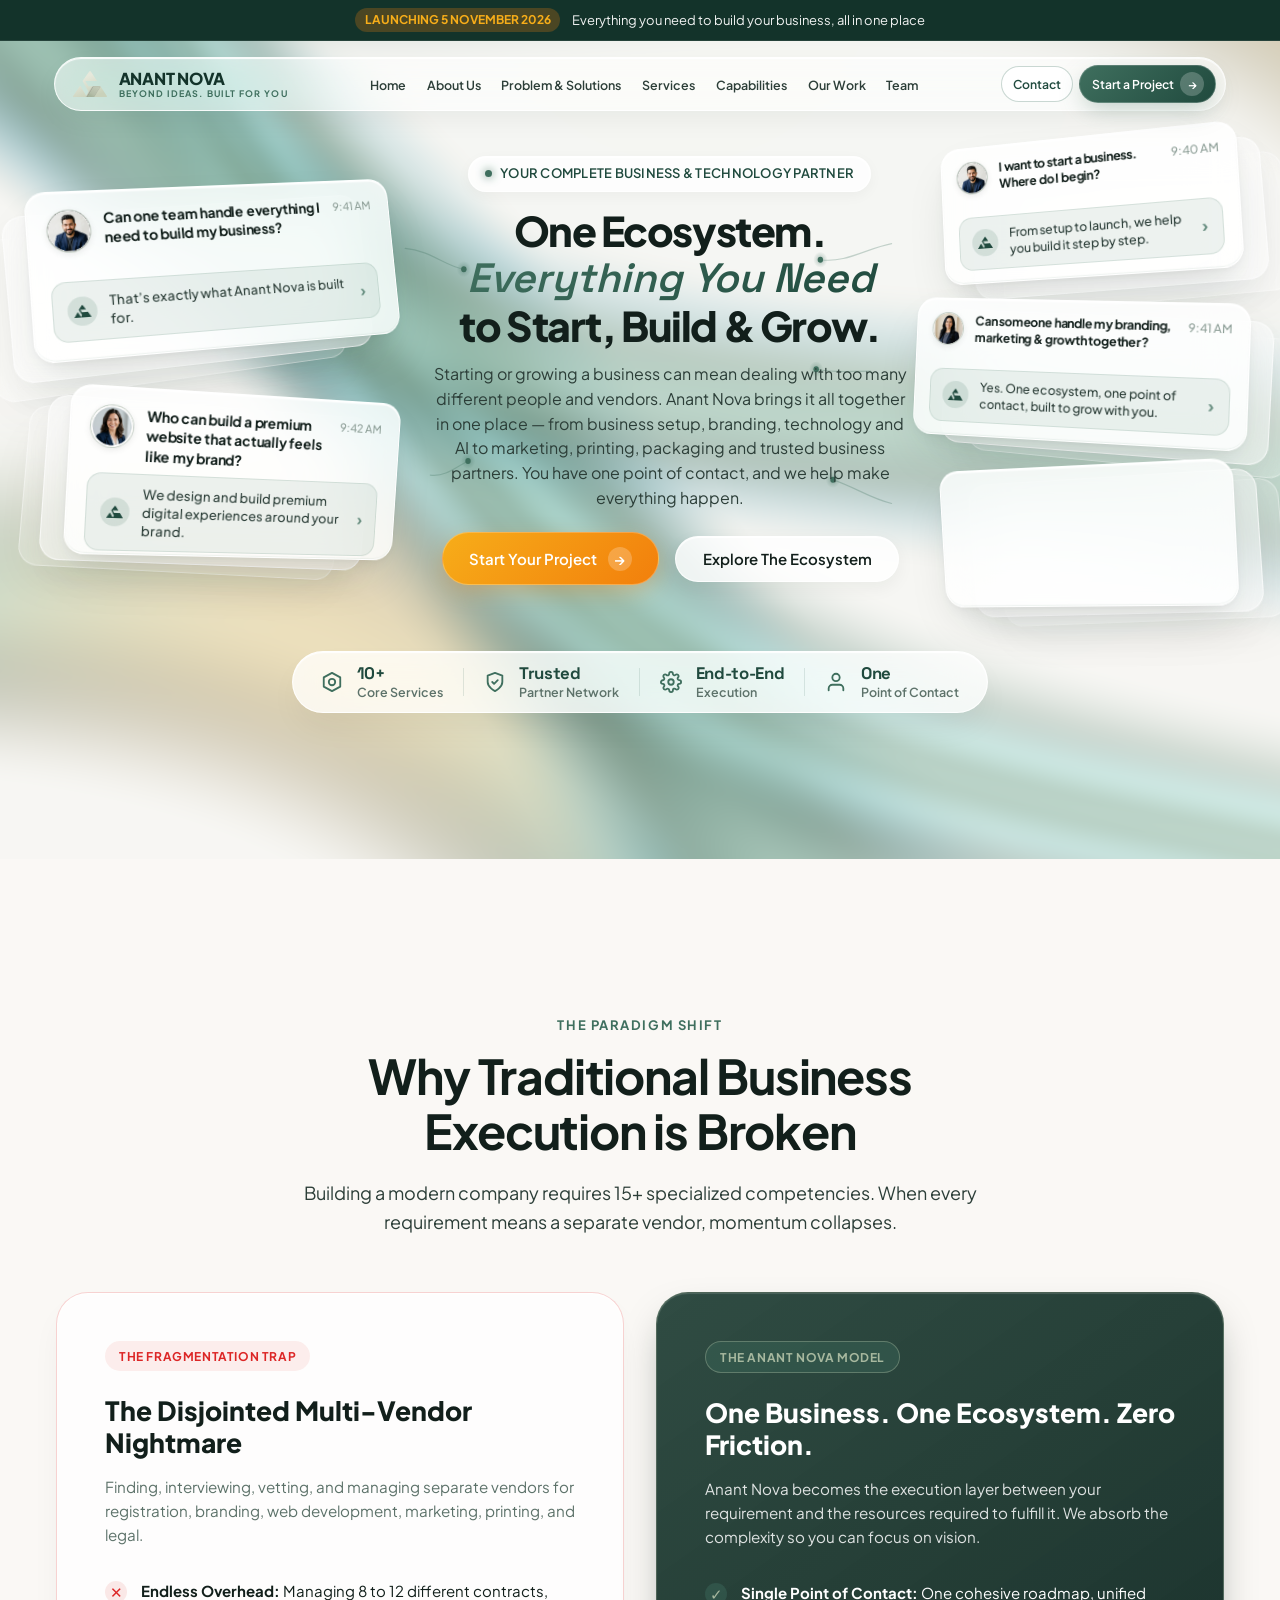
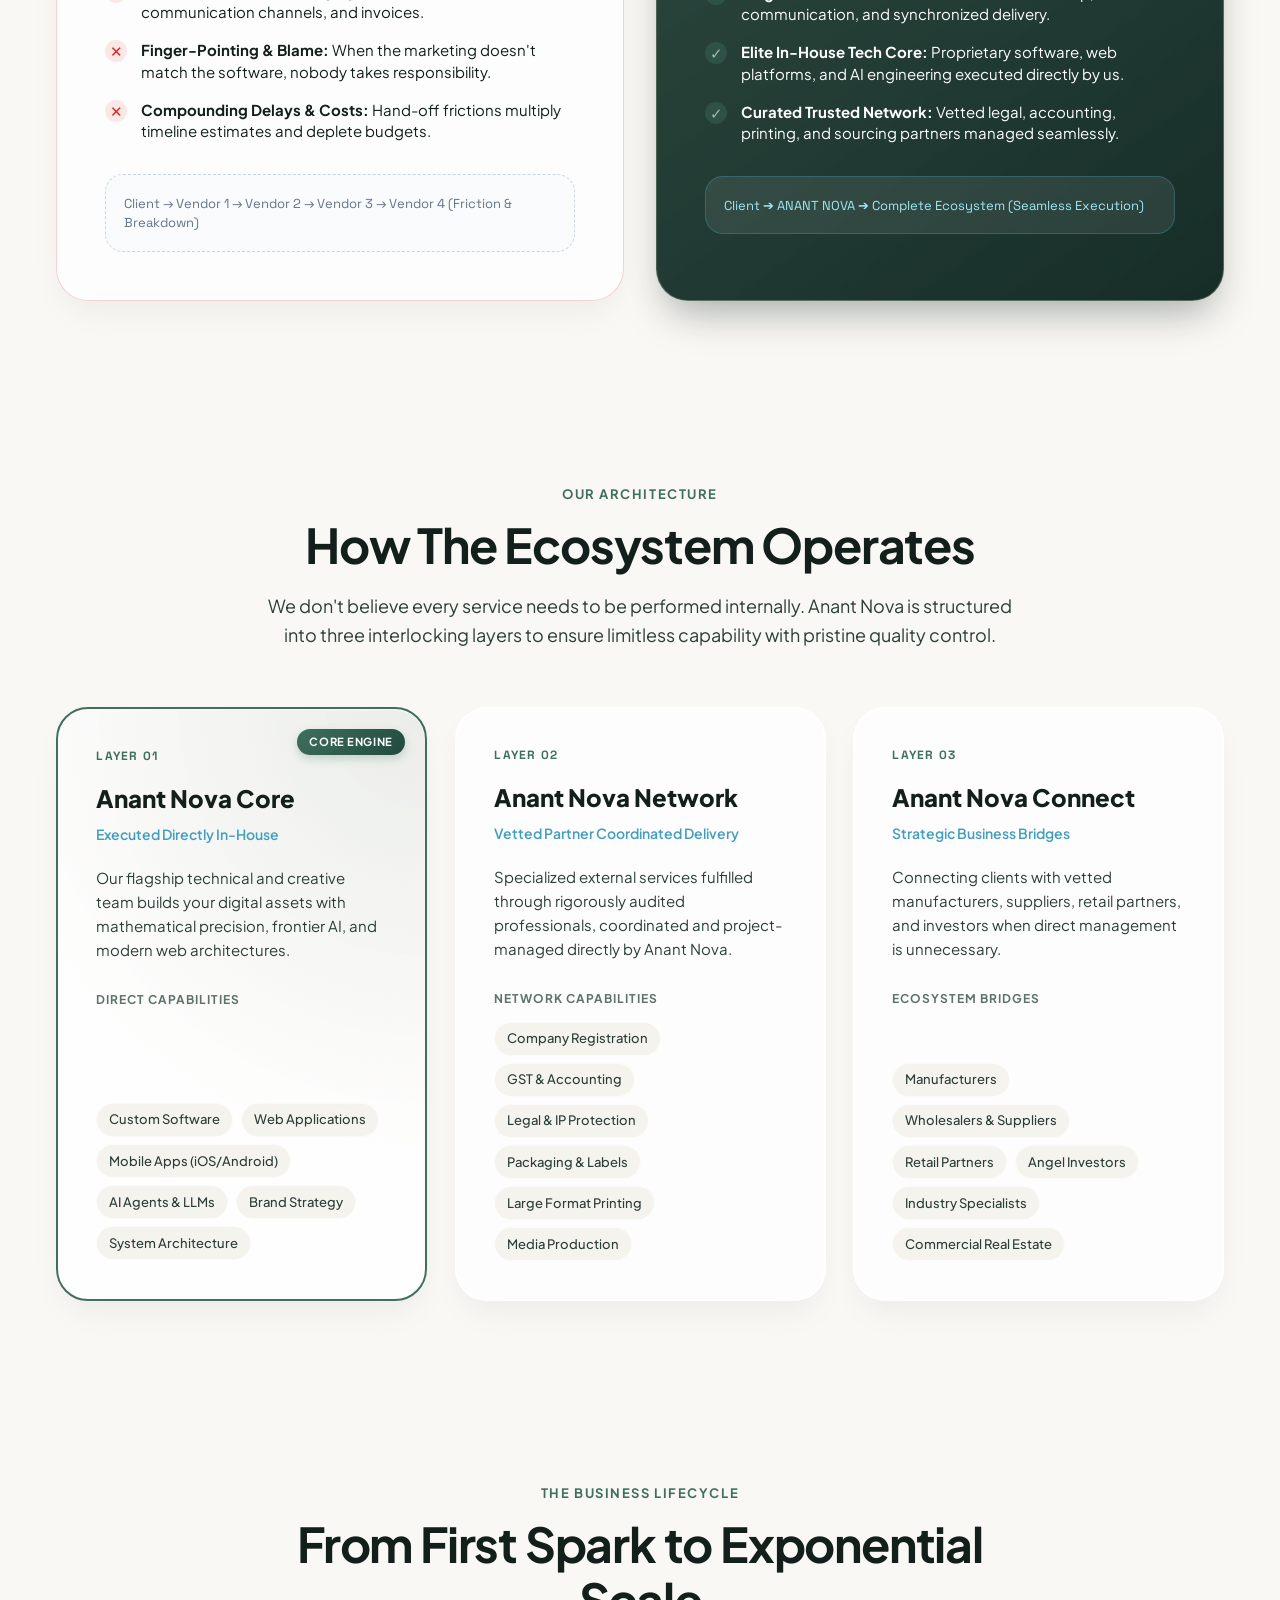
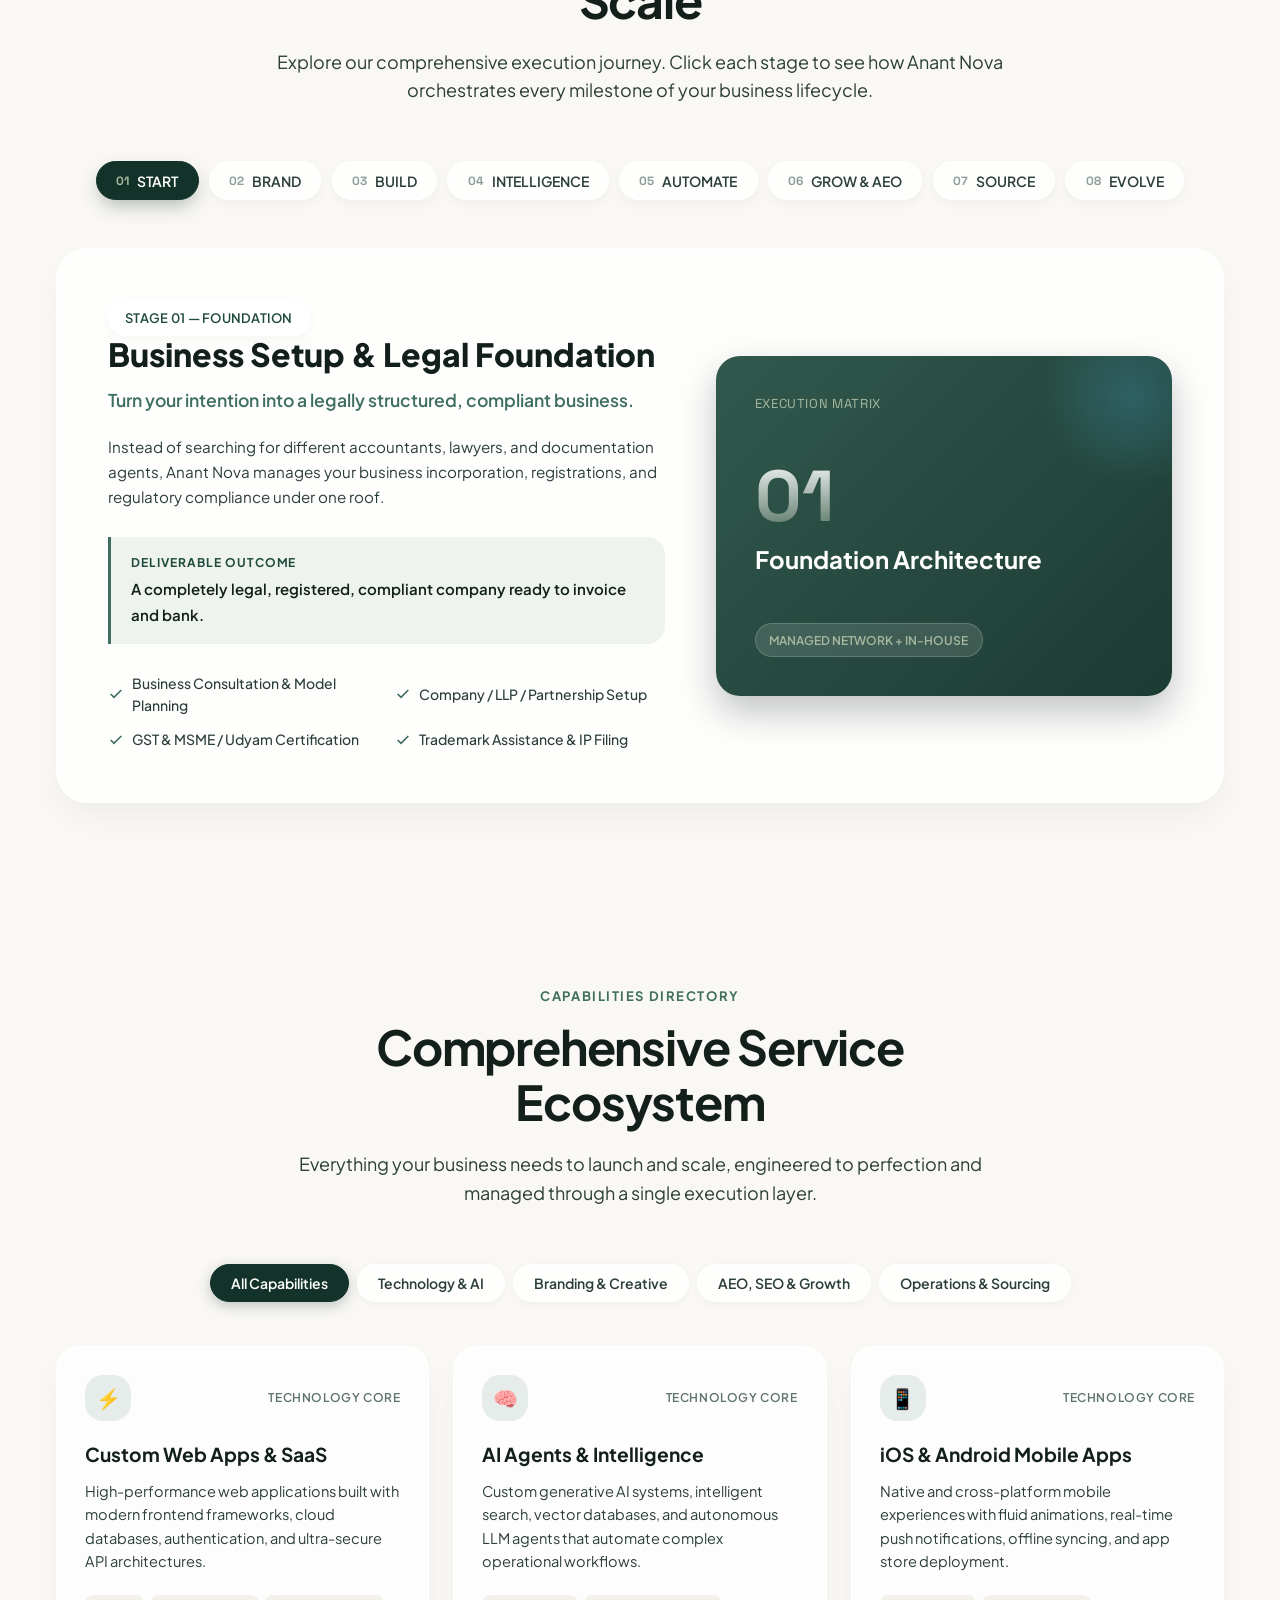
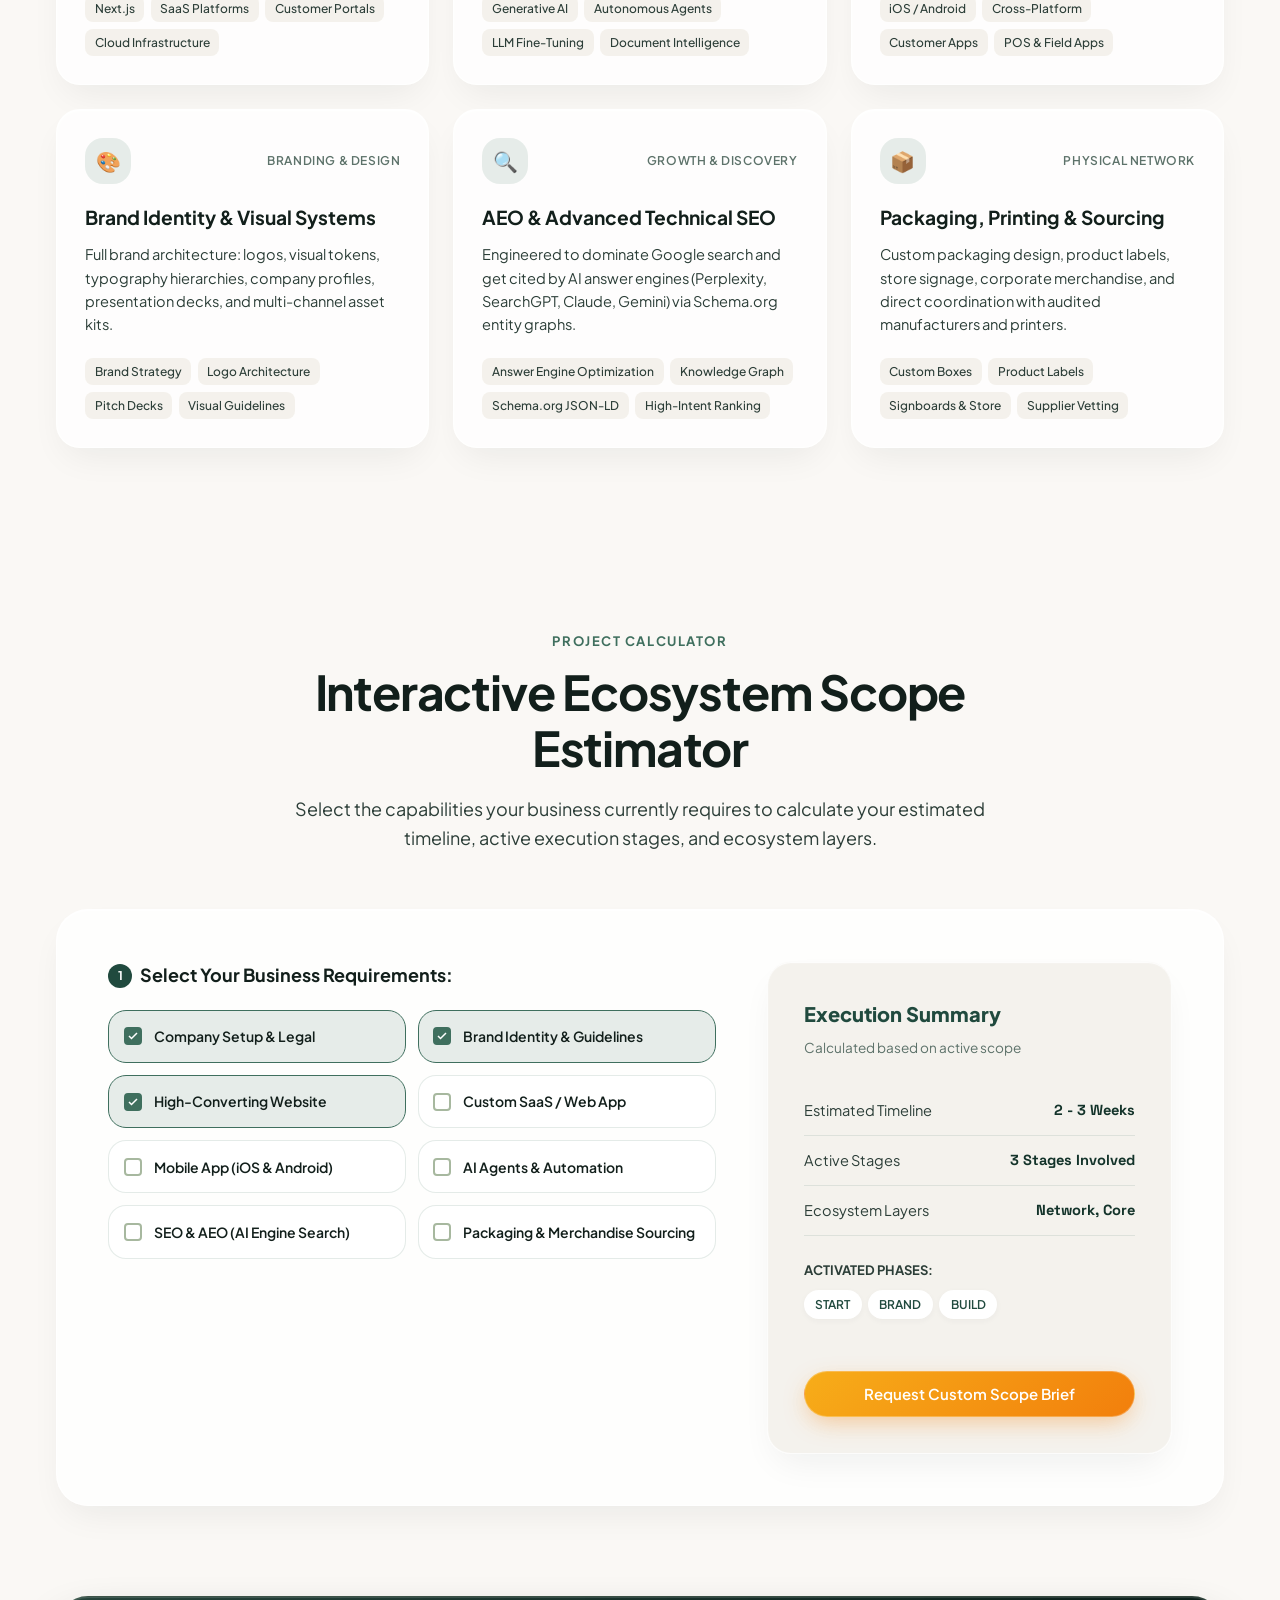
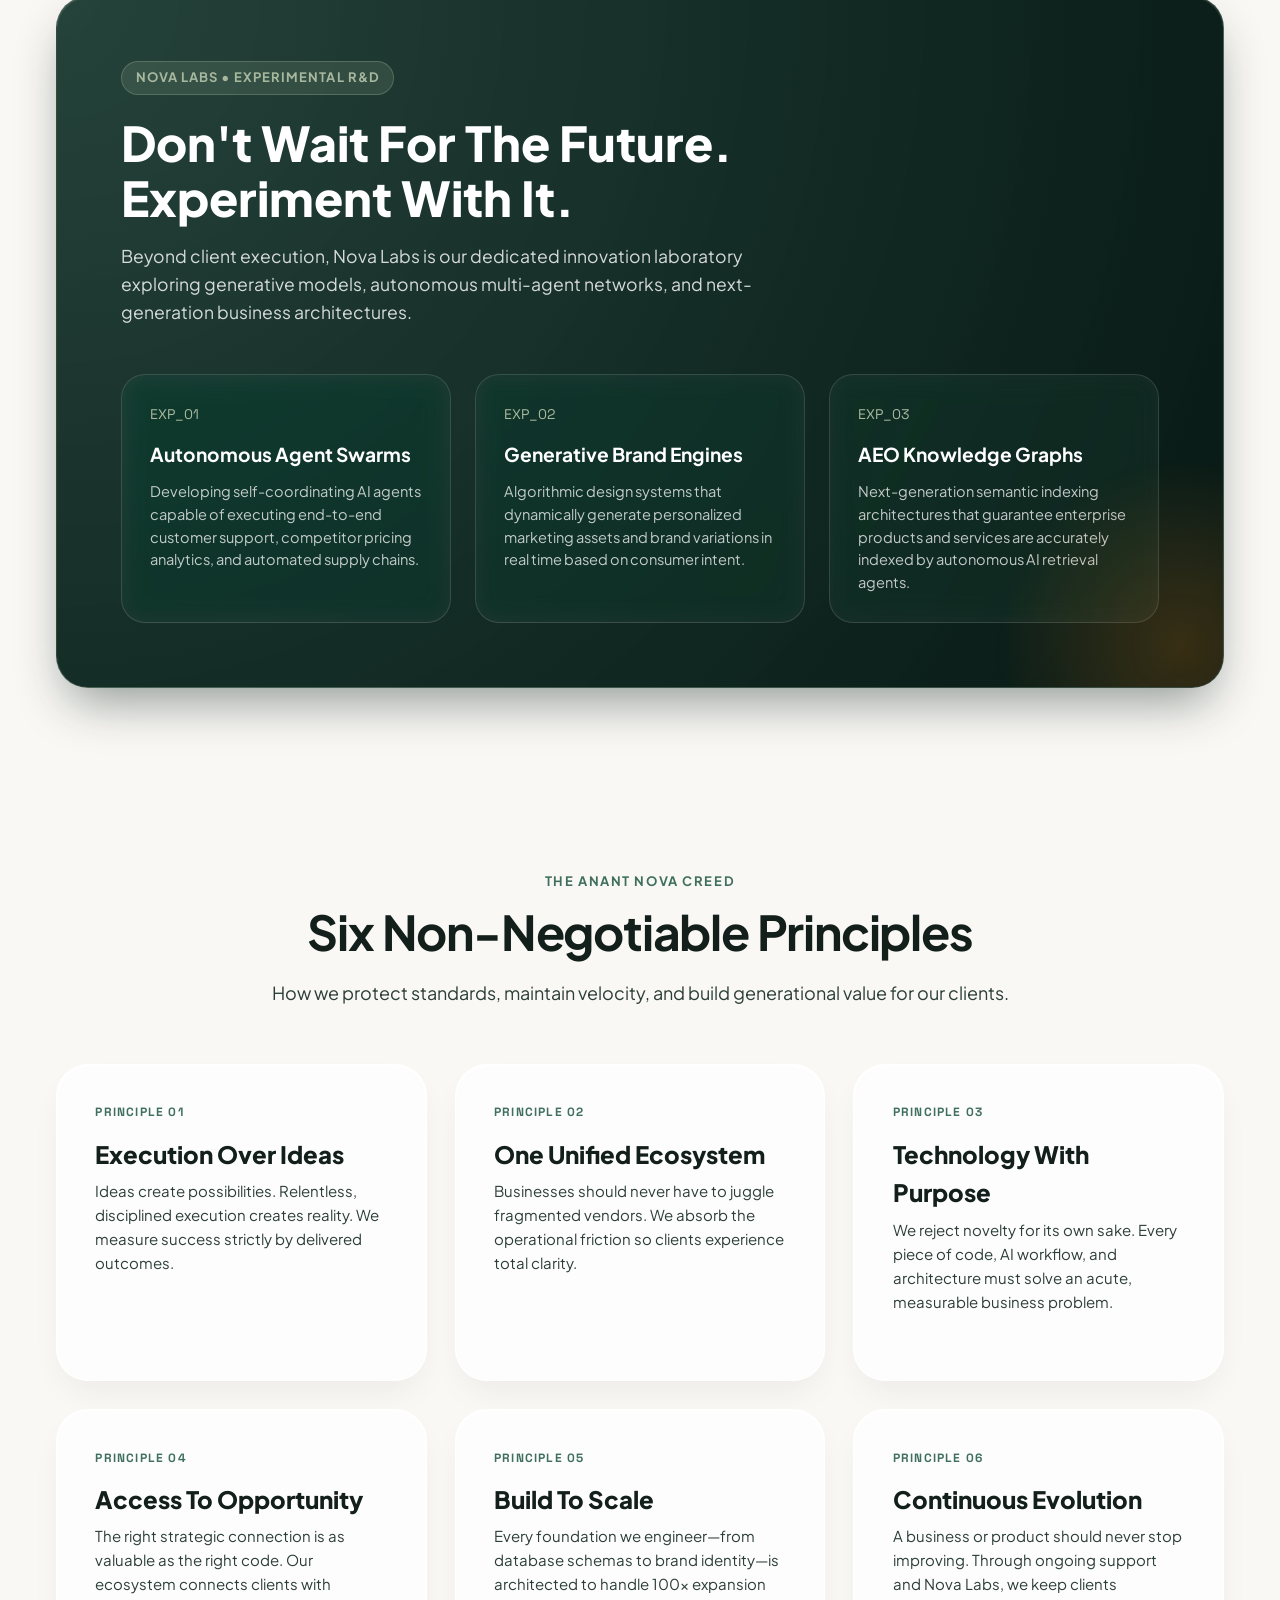
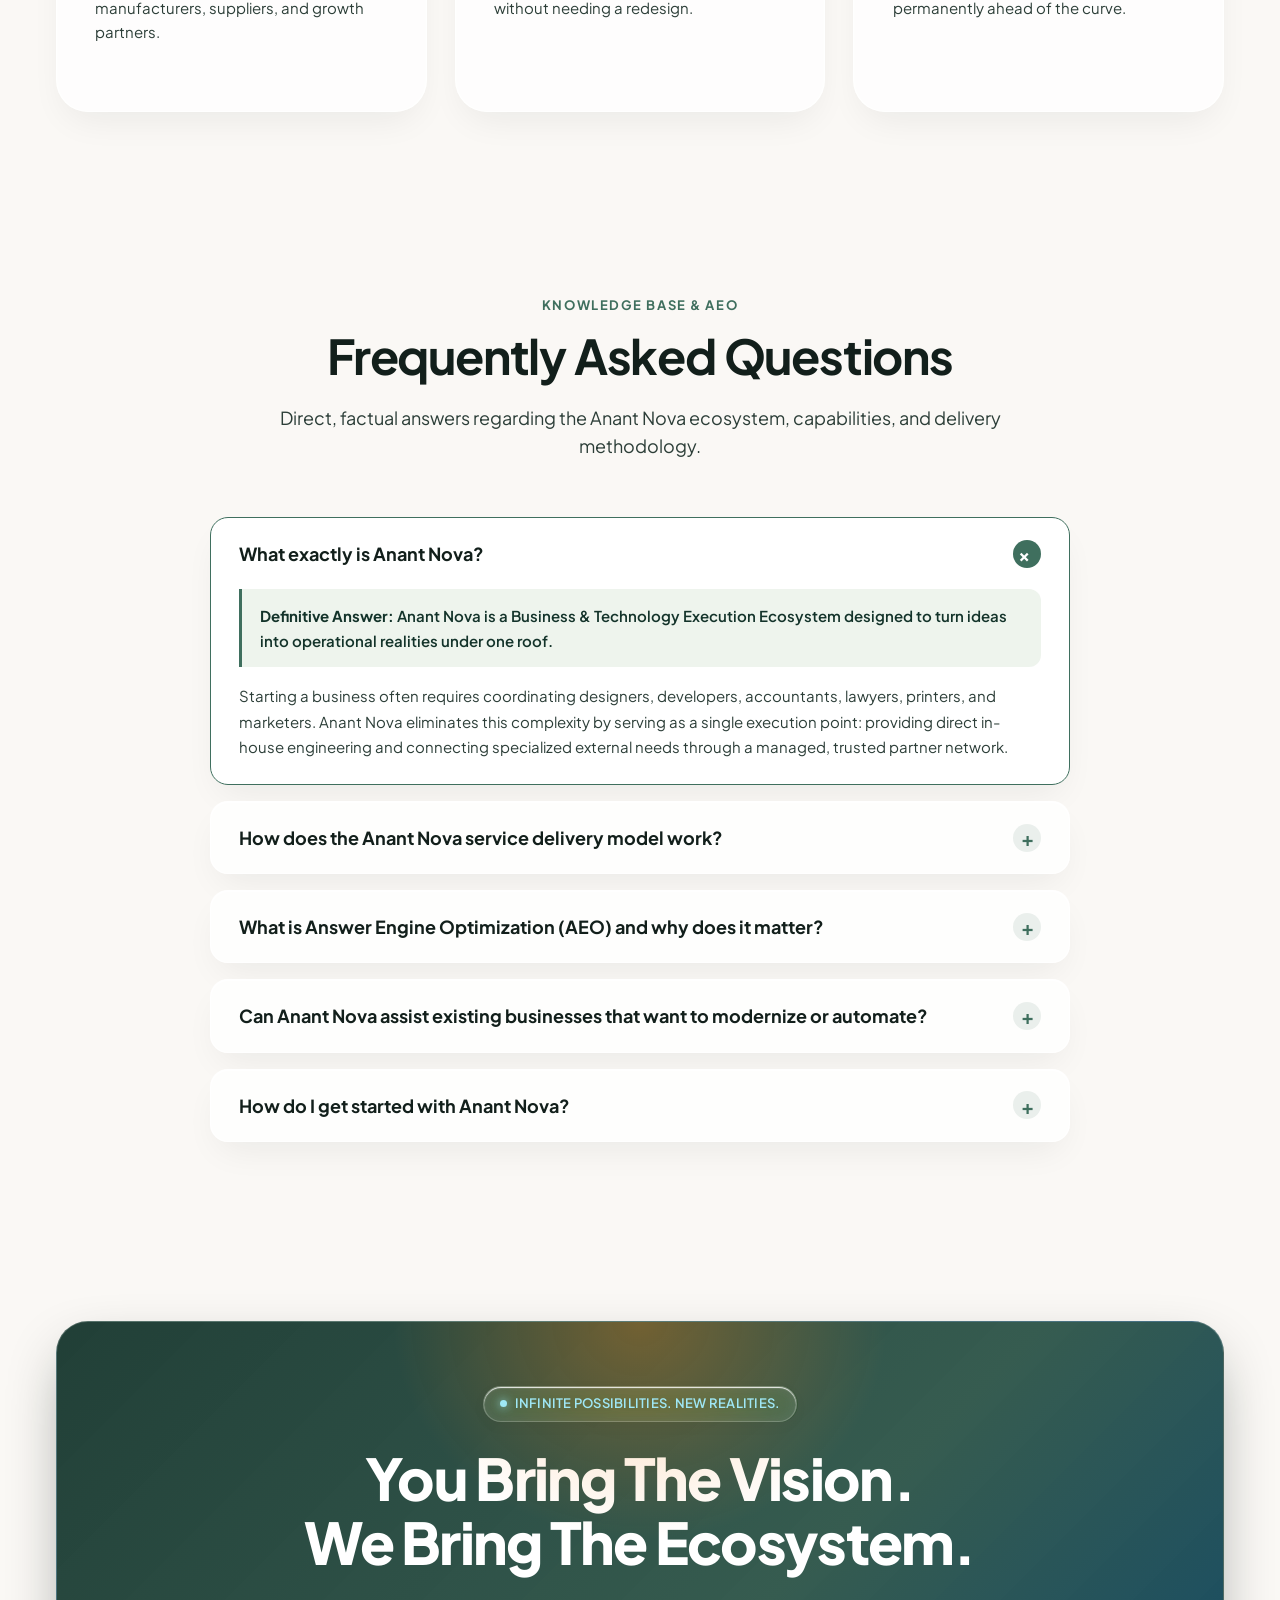
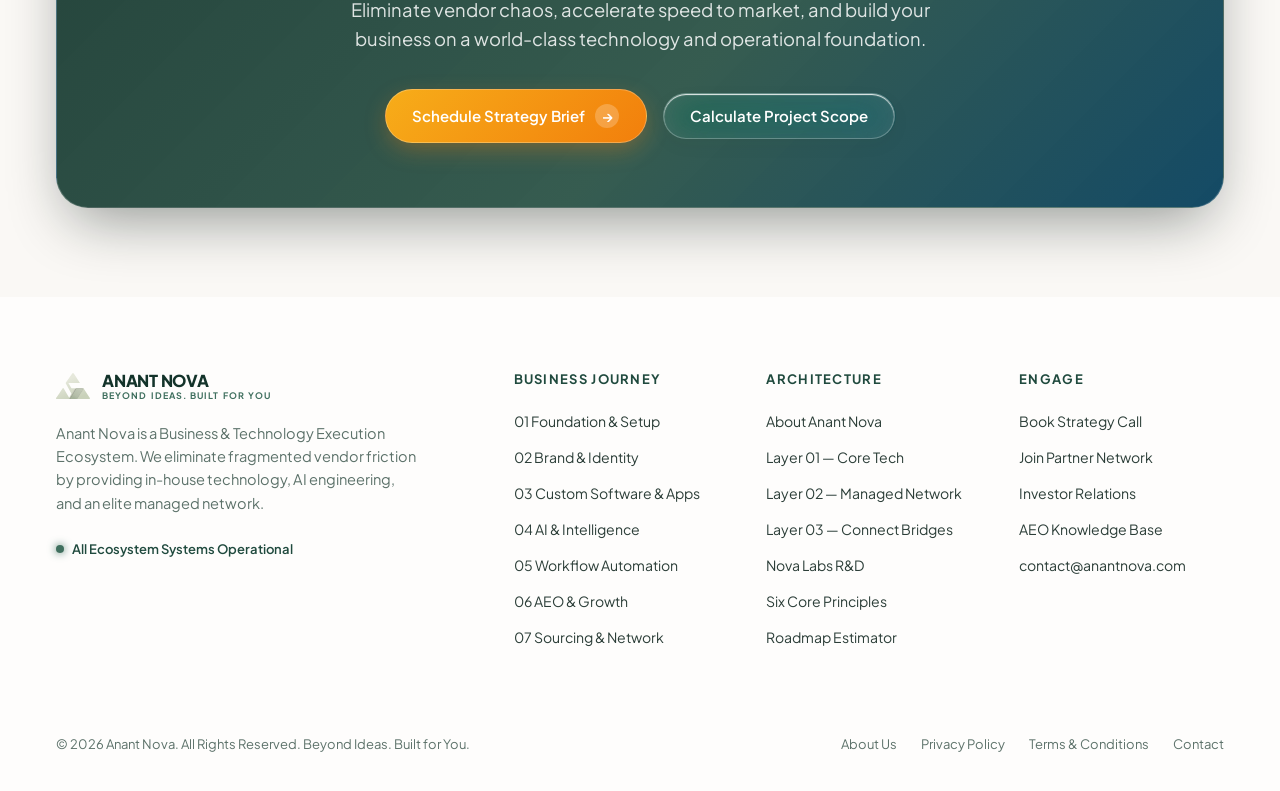
==== index.html @ afafa584 "Initial website commit" ====
<!DOCTYPE html>
<html lang="en">

<head>
  <!-- SEO & AEO Primary Metadata -->
  <meta charset="UTF-8">
  <meta name="viewport" content="width=device-width, initial-scale=1.0">
  <title>Anant Nova — Business & Technology Execution Ecosystem | Beyond Ideas. Built for You.</title>
  <meta name="description"
    content="Anant Nova is a Business & Technology Execution Ecosystem built to help startups, entrepreneurs, and businesses turn ideas into reality. One point of contact for in-house tech, AI engineering, branding, and specialized vendor networks.">
  <meta name="keywords"
    content="Anant Nova, business execution ecosystem, tech agency, AI engineering, full lifecycle business development, custom software, startup studio, branding, web applications, AEO, Answer Engine Optimization">
  <meta name="author" content="Anant Nova">
  <meta name="robots" content="index, follow, max-snippet:-1, max-image-preview:large, max-video-preview:-1">
  <meta name="theme-color" content="#FAF9F6">
  <link rel="canonical" href="https://anantnova.com/">

  <!-- Open Graph / Facebook -->
  <meta property="og:type" content="website">
  <meta property="og:url" content="https://anantnova.com/">
  <meta property="og:title" content="Anant Nova — Business & Technology Execution Ecosystem">
  <meta property="og:description"
    content="Beyond Ideas. Built for You. One point of contact for in-house technology, AI workflows, brand systems, and business network execution.">
  <meta property="og:image" content="logo/favicon.svg">
  <meta property="og:site_name" content="Anant Nova">

  <!-- Twitter Meta -->
  <meta name="twitter:card" content="summary_large_image">
  <meta name="twitter:title" content="Anant Nova — Business & Technology Execution Ecosystem">
  <meta name="twitter:description"
    content="Turn infinite possibilities into reality. Master services across tech, software, AI, branding, and business operations.">
  <meta name="twitter:image" content="logo/favicon.svg">

  <!-- Favicon -->
  <link rel="icon" type="image/png" href="logo/favicon.svg">

  <!-- Stylesheet -->
  <link rel="stylesheet" href="assets/css/style.css?v=5.1">

  <!-- Comprehensive Schema.org JSON-LD for SEO & AEO (Answer Engine Optimization) -->
  <script type="application/ld+json">
  {
    "@context": "https://schema.org",
    "@graph": [
      {
        "@type": "Organization",
        "@id": "https://anantnova.com/#organization",
        "name": "Anant Nova",
        "url": "https://anantnova.com",
        "logo": "https://anantnova.com/logo/favicon.svg",
        "slogan": "Beyond Ideas. Built for You. Infinite Possibilities. New Realities.",
        "description": "Anant Nova is a Business & Technology Execution Ecosystem built to help businesses, entrepreneurs, startups, and organizations turn ideas into reality without managing fragmented vendors.",
        "knowsAbout": [
          "Business Setup & Incorporation",
          "Brand Identity & Visual Systems",
          "Custom Software & Web Application Development",
          "Artificial Intelligence & Agentic Workflows",
          "Workflow Automation & CRM Systems",
          "Search Engine Optimization & Answer Engine Optimization",
          "Packaging, Printing & Physical Sourcing",
          "Continuous System Operations & Scaling"
        ]
      },
      {
        "@type": "WebSite",
        "@id": "https://anantnova.com/#website",
        "url": "https://anantnova.com",
        "name": "Anant Nova",
        "publisher": { "@id": "https://anantnova.com/#organization" }
      },
      {
        "@type": "Service",
        "@id": "https://anantnova.com/#ecosystem-service",
        "name": "Business & Technology Execution Ecosystem",
        "provider": { "@id": "https://anantnova.com/#organization" },
        "serviceType": "Turnkey Business & Technology Development",
        "areaServed": "Global",
        "description": "A three-layered execution model providing direct in-house engineering, trusted partner delivery, and strategic business connections."
      },
      {
        "@type": "FAQPage",
        "@id": "https://anantnova.com/#faq",
        "mainEntity": [
          {
            "@type": "Question",
            "name": "What is Anant Nova?",
            "acceptedAnswer": {
              "@type": "Answer",
              "text": "Anant Nova is a Business & Technology Execution Ecosystem that bridges the gap between having an idea, building it, and scaling the business. Instead of hiring 10+ disjointed vendors for legal, software, design, and marketing, Anant Nova provides a unified execution layer with one point of contact."
            }
          },
          {
            "@type": "Question",
            "name": "How does Anant Nova differ from a traditional agency or dev shop?",
            "acceptedAnswer": {
              "@type": "Answer",
              "text": "Traditional agencies only solve isolated slices (like only design or only web development). Anant Nova is a full-lifecycle execution ecosystem operating through three layers: Core (in-house tech and AI), Network (vetted legal, branding, and printing partners), and Connect (manufacturers, suppliers, and distributors)."
            }
          },
          {
            "@type": "Question",
            "name": "What are the stages in the Anant Nova Business Journey?",
            "acceptedAnswer": {
              "@type": "Answer",
              "text": "The Anant Nova Business Journey follows seven stages: Start (legal & business setup), Brand (identity & collateral), Build (software & platforms), Intelligence (AI integration), Automate (workflow systems), Grow (AEO & SEO visibility), and Operate/Evolve (scaling & Nova Labs R&D)."
            }
          },
          {
            "@type": "Question",
            "name": "What is Answer Engine Optimization (AEO) and how does Anant Nova implement it?",
            "acceptedAnswer": {
              "@type": "Answer",
              "text": "AEO (Answer Engine Optimization) prepares digital content and structured data so that conversational AI search engines (like Perplexity AI, ChatGPT Search, Claude, and Google AI Overviews) can cite, reference, and recommend your business as the definitive answer."
            }
          }
        ]
      }
    ]
  }
  </script>
</head>

<body>

  <!-- Master Ambient Generative 3D Light Fluid WebGL Canvas -->
  <div class="global-canvas-wrapper" aria-hidden="true">
    <canvas id="ambient-canvas"></canvas>
    <div class="global-canvas-overlay"></div>
  </div>

  <!-- Top Announcement Bar -->
  <div class="top-notice-bar">
    <span class="pulse-pill">LAUNCHING 5 NOVEMBER 2026</span>
    <span>Everything you need to build your business, all in one place</span>
  </div>

  <!-- Master Floating Header -->
  <header class="site-header" id="header">
    <div class="container">
      <nav class="nav-container" aria-label="Main Navigation">
        <a href="#" class="brand-logo" title="Anant Nova Home">
          <img src="logo/favicon.svg" alt="Anant Nova Primary Logo" class="logo-img" width="38" height="38">
          <div class="brand-name">
            <span>ANANT NOVA</span>
            <span class="brand-tagline">Beyond Ideas. Built for You</span>
          </div>
        </a>

        <ul class="nav-links">
          <li><a href="#hero" class="nav-link">Home</a></li>
          <li><a href="about.html" class="nav-link">About Us</a></li>
          <li><a href="#problem" class="nav-link">Problem &amp; Solutions</a></li>
          <li><a href="services.html" class="nav-link">Services</a></li>
          <li><a href="#capabilities" class="nav-link">Capabilities</a></li>
          <li><a href="our-work.html" class="nav-link">Our Work</a></li>
          <li><a href="team.html" class="nav-link">Team</a></li>
        </ul>

        <div class="nav-actions">
          <a href="contact.html" class="nav-contact-btn">Contact</a>
          <button class="btn btn-primary open-inquiry-modal" data-topic="General Ecosystem Consultation">
            <span>Start a Project</span>
            <div class="btn-icon-circle">→</div>
          </button>
          <button class="mobile-menu-btn" aria-label="Toggle Navigation Menu" aria-expanded="false"
            id="mobile-toggle-btn">
            <span class="hamburger-bar"></span>
            <span class="hamburger-bar"></span>
            <span class="hamburger-bar"></span>
          </button>
        </div>
      </nav>
    </div>
  </header>

  <!-- Mobile Navigation Backdrop Overlay & Drawer -->
  <div class="mobile-nav-overlay" id="mobile-overlay" aria-hidden="true"></div>
  <aside class="mobile-nav-drawer" id="mobile-drawer" aria-hidden="true">
    <div class="mobile-drawer-header">
      <div class="brand-logo">
        <img src="logo/favicon.svg" alt="Anant Nova Logo" class="logo-img" width="34" height="34">
        <div class="brand-name">
          <span>ANANT NOVA</span>
          <span class="brand-tagline">Beyond Ideas. Built for You</span>
        </div>
      </div>
      <button class="mobile-drawer-close" id="mobile-drawer-close" aria-label="Close navigation menu">✕</button>
    </div>
    <ul class="mobile-nav-links">
      <li><a href="#hero"><span>Home</span> <span class="arr">→</span></a></li>
      <li><a href="about.html"><span>About Us</span> <span class="arr">→</span></a></li>
      <li><a href="#problem"><span>Problem &amp; Solutions</span> <span class="arr">→</span></a></li>
      <li><a href="services.html"><span>Services</span> <span class="arr">→</span></a></li>
      <li><a href="#capabilities"><span>Capabilities</span> <span class="arr">→</span></a></li>
      <li><a href="our-work.html"><span>Our Work</span> <span class="arr">→</span></a></li>
      <li><a href="team.html"><span>Team</span> <span class="arr">→</span></a></li>
      <li><a href="contact.html"><span>Contact</span> <span class="arr">→</span></a></li>
    </ul>
    <div class="mobile-drawer-footer">
      <button class="btn btn-primary open-inquiry-modal" style="width: 100%; justify-content: center;"
        data-topic="Mobile Menu Consultation">
        <span>Start a Project</span>
        <div class="btn-icon-circle">→</div>
      </button>
      <div class="mobile-drawer-status">
        <span class="status-dot"></span>
        <span>LAUNCHING 5 NOVEMBER 2026</span>
      </div>
    </div>
  </aside>

  <main>
    <!-- ==========================================
         HERO SECTION: Generative 3D Light Fluid WebGL
         ========================================== -->
    <section class="hero-section" id="hero">
      <div class="container hero-container">
        <!-- Hero Interactive Stage -->
        <div class="hero-stage">
          <!-- Ambient Decorative Curved Vector Connectors & Glowing Ecosystem Nodes -->
          <svg class="hero-connector-svg" viewBox="0 0 1440 500" fill="none" preserveAspectRatio="none"
            aria-hidden="true">
            <defs>
              <radialGradient id="nodeGlowGrad" cx="50%" cy="50%" r="50%">
                <stop offset="0%" stop-color="#3F6F5E" stop-opacity="0.45" />
                <stop offset="60%" stop-color="#3F6F5E" stop-opacity="0.15" />
                <stop offset="100%" stop-color="#3F6F5E" stop-opacity="0" />
              </radialGradient>
            </defs>

            <!-- Base Curved Relationship Lines -->
            <g class="connector-base-paths">
              <!-- Path 1: Top-Left Card (Slot 0) to Central Ecosystem Node -->
              <path d="M 440 120 C 470 122, 490 140, 510 142" stroke="rgba(63, 111, 94, 0.28)" stroke-width="1.2"
                stroke-linecap="round" />
              <!-- Path 2: Bottom-Left Card (Slot 1) to Central Ecosystem Node (Left gutter) -->
              <path d="M 470 360 C 488 362, 500 352, 515 345" stroke="rgba(63, 111, 94, 0.28)" stroke-width="1.2"
                stroke-linecap="round" />
              <!-- Path 3: Top-Right Card (Slot 2) to Central Ecosystem Node -->
              <path d="M 1020 115 C 990 120, 965 136, 935 132" stroke="rgba(63, 111, 94, 0.28)" stroke-width="1.2"
                stroke-linecap="round" />
              <!-- Path 4: Middle-Right Card (Slot 3) to Central Ecosystem Node -->
              <path d="M 995 250 C 970 250, 952 252, 930 248" stroke="rgba(63, 111, 94, 0.28)" stroke-width="1.2"
                stroke-linecap="round" />
              <!-- Path 5: Bottom-Right Card (Slot 4) to Central Ecosystem Node (Right gutter) -->
              <path d="M 1020 390 C 995 385, 975 372, 950 365" stroke="rgba(63, 111, 94, 0.28)" stroke-width="1.2"
                stroke-linecap="round" />
            </g>

            <!-- Animated Traveling Light Pulse Flow (Slow Organic Pulses) -->
            <g class="connector-pulse-paths">
              <path d="M 440 120 C 470 122, 490 140, 510 142" class="connector-pulse-line pulse-1" stroke="#3F6F5E"
                stroke-width="1.5" stroke-linecap="round" />
              <path d="M 470 360 C 488 362, 500 352, 515 345" class="connector-pulse-line pulse-2" stroke="#3F6F5E"
                stroke-width="1.5" stroke-linecap="round" />
              <path d="M 1020 115 C 990 120, 965 136, 935 132" class="connector-pulse-line pulse-3" stroke="#3F6F5E"
                stroke-width="1.5" stroke-linecap="round" />
              <path d="M 995 250 C 970 250, 952 252, 930 248" class="connector-pulse-line pulse-4" stroke="#3F6F5E"
                stroke-width="1.5" stroke-linecap="round" />
              <path d="M 1020 390 C 995 385, 975 372, 950 365" class="connector-pulse-line pulse-5" stroke="#3F6F5E"
                stroke-width="1.5" stroke-linecap="round" />
            </g>

            <!-- Central Data Connection Nodes with Glowing Halos -->
            <g class="connector-terminal-nodes">
              <!-- Node 1: Left Upper Terminal -->
              <circle cx="510" cy="142" r="8.5" fill="url(#nodeGlowGrad)" class="node-halo-pulse" />
              <circle cx="510" cy="142" r="3.2" fill="#3F6F5E" />

              <!-- Node 2: Left Lower Terminal -->
              <circle cx="515" cy="345" r="8.5" fill="url(#nodeGlowGrad)" class="node-halo-pulse" />
              <circle cx="515" cy="345" r="3.2" fill="#3F6F5E" />

              <!-- Node 3: Right Upper Terminal -->
              <circle cx="935" cy="132" r="8.5" fill="url(#nodeGlowGrad)" class="node-halo-pulse" />
              <circle cx="935" cy="132" r="3.2" fill="#3F6F5E" />

              <!-- Node 4: Right Middle Terminal -->
              <circle cx="930" cy="248" r="8.5" fill="url(#nodeGlowGrad)" class="node-halo-pulse" />
              <circle cx="930" cy="248" r="3.2" fill="#3F6F5E" />

              <!-- Node 5: Right Lower Terminal -->
              <circle cx="950" cy="365" r="8.5" fill="url(#nodeGlowGrad)" class="node-halo-pulse" />
              <circle cx="950" cy="365" r="3.2" fill="#3F6F5E" />
            </g>
          </svg>

          <!-- Desktop Floating Conversational Cards (Left: 2 Larger Cards, Visual Focus) -->
          <div class="hero-floating-cards-left" aria-label="Ecosystem inquiries left">
            <!-- Card Left 1: Large Primary Focus (#10 ⭐ Main Hero Question) -->
            <div class="hero-card-3d-wrapper wrapper-left-1" id="desktop-wrapper-0">
              <div class="card-depth-plate plate-secondary" aria-hidden="true"></div>
              <div class="card-depth-plate plate-primary" aria-hidden="true"></div>
              <article class="hero-convo-card card-large card-float-1 glass-card-sheen" id="desktop-convo-0"
                data-slot="0">
                <div class="convo-card-flip-inner">
                  <div class="convo-user-row">
                    <div class="convo-avatar-box">
                      <img src="assets/images/avatars/avatar_1.jpg" alt="Startup Founder" class="convo-avatar-img">
                    </div>
                    <p class="convo-question-text">Can one team handle everything I need to build my business?</p>
                    <span class="convo-timestamp">9:41 AM</span>
                  </div>
                  <div class="convo-response-bubble">
                    <div class="convo-brand-mark">
                      <img src="logo/mark-green.svg" alt="Anant Nova" width="16" height="16">
                    </div>
                    <p class="convo-answer-text">That’s exactly what Anant Nova is built for.</p>
                    <span class="convo-action-arrow">›</span>
                  </div>
                </div>
              </article>
            </div>

            <!-- Card Left 2: Large Focus (#02 Premium Website) -->
            <div class="hero-card-3d-wrapper wrapper-left-2" id="desktop-wrapper-1">
              <div class="card-depth-plate plate-secondary" aria-hidden="true"></div>
              <div class="card-depth-plate plate-primary" aria-hidden="true"></div>
              <article class="hero-convo-card card-large card-float-2 glass-card-sheen" id="desktop-convo-1"
                data-slot="1">
                <div class="convo-card-flip-inner">
                  <div class="convo-user-row">
                    <div class="convo-avatar-box">
                      <img src="assets/images/avatars/avatar_2.jpg" alt="Brand Founder" class="convo-avatar-img">
                    </div>
                    <p class="convo-question-text">Who can build a premium website that actually feels like my brand?
                    </p>
                    <span class="convo-timestamp">9:42 AM</span>
                  </div>
                  <div class="convo-response-bubble">
                    <div class="convo-brand-mark">
                      <img src="logo/mark-green.svg" alt="Anant Nova" width="16" height="16">
                    </div>
                    <p class="convo-answer-text">We design and build premium digital experiences around your brand.</p>
                    <span class="convo-action-arrow">›</span>
                  </div>
                </div>
              </article>
            </div>
          </div>

          <!-- Central Hero Content -->
          <div class="hero-content">
            <div class="hero-badge-wrap" data-reveal="fade-up">
              <div class="pill-badge">
                <span class="dot"></span>
                <span>YOUR COMPLETE BUSINESS &amp; TECHNOLOGY PARTNER</span>
              </div>
            </div>

            <h1 class="heading-xl hero-title" data-reveal="fade-up" data-delay="1">
              One Ecosystem.<br>
              <span class="italic-accent">Everything You Need</span><br>
              to Start, Build &amp; Grow.
            </h1>

            <p class="hero-description" data-reveal="fade-up" data-delay="2">
              Starting or growing a business can mean dealing with too many different people and vendors. Anant Nova
              brings it all together in one place — from business setup, branding, technology and AI to marketing,
              printing, packaging and trusted business partners. You have one point of contact, and we help make
              everything happen.
            </p>

            <div class="hero-cta-group" data-reveal="fade-up" data-delay="3">
              <button class="btn btn-nova open-inquiry-modal" data-topic="Hero CTA — Start Project">
                <span>Start Your Project</span>
                <div class="btn-icon-circle">→</div>
              </button>
              <a href="#layers" class="btn btn-glass">
                <span>Explore The Ecosystem</span>
              </a>
            </div>

            <!-- Mobile Conversational Card (Visible on <= 1024px) -->
            <div class="hero-mobile-convo-wrap" id="hero-mobile-convo-wrap" data-reveal="fade-up" data-delay="3">
              <div class="mobile-card-3d-wrapper">
                <div class="card-depth-plate mobile-plate" aria-hidden="true"></div>
                <article class="hero-convo-card mobile-convo-card glass-card-sheen" id="mobile-hero-convo-card">
                  <div class="convo-card-flip-inner">
                    <div class="convo-user-row">
                      <div class="convo-avatar-box">
                        <img src="assets/images/avatars/avatar_1.jpg" alt="Startup Founder" class="convo-avatar-img"
                          id="mobile-avatar-img">
                      </div>
                      <p class="convo-question-text" id="mobile-question-text">Can one team handle everything I need to
                        build my business?</p>
                      <span class="convo-timestamp" id="mobile-timestamp">9:41 AM</span>
                    </div>
                    <div class="convo-response-bubble">
                      <div class="convo-brand-mark">
                        <img src="logo/mark-green.svg" alt="Anant Nova" width="16" height="16">
                      </div>
                      <p class="convo-answer-text" id="mobile-answer-text">That’s exactly what Anant Nova is built for.
                      </p>
                      <span class="convo-action-arrow">→</span>
                    </div>
                  </div>
                </article>
              </div>

              <!-- Mobile Pagination Dots & Progress Counter -->
              <div class="mobile-convo-pagination">
                <div class="mobile-convo-dots" id="mobile-convo-dots" role="tablist" aria-label="Conversation progress">
                  <button class="mobile-convo-dot" data-index="0" aria-label="Question 01"></button>
                  <button class="mobile-convo-dot" data-index="1" aria-label="Question 02"></button>
                  <button class="mobile-convo-dot" data-index="2" aria-label="Question 03"></button>
                  <button class="mobile-convo-dot" data-index="3" aria-label="Question 04"></button>
                  <button class="mobile-convo-dot" data-index="4" aria-label="Question 05"></button>
                  <button class="mobile-convo-dot" data-index="5" aria-label="Question 06"></button>
                  <button class="mobile-convo-dot" data-index="6" aria-label="Question 07"></button>
                  <button class="mobile-convo-dot" data-index="7" aria-label="Question 08"></button>
                  <button class="mobile-convo-dot" data-index="8" aria-label="Question 09"></button>
                  <button class="mobile-convo-dot active" data-index="9" aria-label="Question 10 (Active)"></button>
                </div>
                <div class="mobile-convo-counter font-mono" id="mobile-convo-counter">10 / 10</div>
              </div>
            </div>
          </div>

          <!-- Desktop Floating Conversational Cards (Right: 3 Compact Secondary Cards) -->
          <div class="hero-floating-cards-right" aria-label="Ecosystem inquiries right">
            <!-- Card Right 1: Compact (#04 Packaging & Printing) -->
            <div class="hero-card-3d-wrapper wrapper-right-1" id="desktop-wrapper-2">
              <div class="card-depth-plate plate-secondary" aria-hidden="true"></div>
              <div class="card-depth-plate plate-primary" aria-hidden="true"></div>
              <article class="hero-convo-card card-compact card-float-3 glass-card-sheen" id="desktop-convo-2"
                data-slot="2">
                <div class="convo-card-flip-inner">
                  <div class="convo-user-row">
                    <div class="convo-avatar-box">
                      <img src="assets/images/avatars/avatar_3.jpg" alt="Product Entrepreneur" class="convo-avatar-img">
                    </div>
                    <p class="convo-question-text">Where can I get packaging, labels &amp; printing done reliably?</p>
                    <span class="convo-timestamp">9:43 AM</span>
                  </div>
                  <div class="convo-response-bubble">
                    <div class="convo-brand-mark">
                      <img src="logo/mark-green.svg" alt="Anant Nova" width="16" height="16">
                    </div>
                    <p class="convo-answer-text">From packaging to print, we connect you with trusted execution
                      partners.</p>
                    <span class="convo-action-arrow">›</span>
                  </div>
                </div>
              </article>
            </div>

            <!-- Card Right 2: Compact (#05 Legal & Compliance) -->
            <div class="hero-card-3d-wrapper wrapper-right-2" id="desktop-wrapper-3">
              <div class="card-depth-plate plate-secondary" aria-hidden="true"></div>
              <div class="card-depth-plate plate-primary" aria-hidden="true"></div>
              <article class="hero-convo-card card-compact card-float-4 glass-card-sheen" id="desktop-convo-3"
                data-slot="3">
                <div class="convo-card-flip-inner">
                  <div class="convo-user-row">
                    <div class="convo-avatar-box">
                      <img src="assets/images/avatars/avatar_4.jpg" alt="Business Founder" class="convo-avatar-img">
                    </div>
                    <p class="convo-question-text">Who can help with company registration, legal &amp; compliance?</p>
                    <span class="convo-timestamp">9:44 AM</span>
                  </div>
                  <div class="convo-response-bubble">
                    <div class="convo-brand-mark">
                      <img src="logo/mark-green.svg" alt="Anant Nova" width="16" height="16">
                    </div>
                    <p class="convo-answer-text">We help coordinate the right professionals for your business
                      requirements.</p>
                    <span class="convo-action-arrow">›</span>
                  </div>
                </div>
              </article>
            </div>

            <!-- Card Right 3: Compact (#06 Multiple Vendors) -->
            <div class="hero-card-3d-wrapper wrapper-right-3" id="desktop-wrapper-4">
              <div class="card-depth-plate plate-secondary" aria-hidden="true"></div>
              <div class="card-depth-plate plate-primary" aria-hidden="true"></div>
              <article class="hero-convo-card card-compact card-float-5 glass-card-sheen" id="desktop-convo-4"
                data-slot="4">
                <div class="convo-card-flip-inner">
                  <div class="convo-user-row">
                    <div class="convo-avatar-box">
                      <img src="assets/images/avatars/avatar_5.jpg" alt="Startup Founder" class="convo-avatar-img">
                    </div>
                    <p class="convo-question-text">Do I really need to manage ten different vendors?</p>
                    <span class="convo-timestamp">9:45 AM</span>
                  </div>
                  <div class="convo-response-bubble">
                    <div class="convo-brand-mark">
                      <img src="logo/mark-green.svg" alt="Anant Nova" width="16" height="16">
                    </div>
                    <p class="convo-answer-text">No. Anant Nova brings your business needs together in one place.</p>
                    <span class="convo-action-arrow">›</span>
                  </div>
                </div>
              </article>
            </div>
          </div>

        </div>

        <!-- Trust Card Section: Desktop Horizontal Pill & Mobile 2x2 Grid -->
        <div class="hero-trust-wrapper">
          <!-- Desktop Horizontal Capsule -->
          <div class="trust-capsule-desktop">
            <div class="trust-pill-col">
              <div class="trust-icon-box">
                <svg width="22" height="22" viewBox="0 0 24 24" fill="none" stroke="currentColor" stroke-width="2"
                  stroke-linecap="round" stroke-linejoin="round">
                  <polygon points="12 2 21 7 21 17 12 22 3 17 3 7 12 2"></polygon>
                  <circle cx="12" cy="12" r="3.5"></circle>
                </svg>
              </div>
              <div class="trust-pill-meta">
                <span class="trust-val">10+</span>
                <span class="trust-lbl">Core Services</span>
              </div>
            </div>

            <div class="trust-col-divider" aria-hidden="true"></div>

            <div class="trust-pill-col">
              <div class="trust-icon-box">
                <svg width="22" height="22" viewBox="0 0 24 24" fill="none" stroke="currentColor" stroke-width="2"
                  stroke-linecap="round" stroke-linejoin="round">
                  <path d="M12 22s8-4 8-10V5l-8-3-8 3v7c0 6 8 10 8 10z"></path>
                  <path d="M9 12l2 2 4-4"></path>
                </svg>
              </div>
              <div class="trust-pill-meta">
                <span class="trust-val">Trusted</span>
                <span class="trust-lbl">Partner Network</span>
              </div>
            </div>

            <div class="trust-col-divider" aria-hidden="true"></div>

            <div class="trust-pill-col">
              <div class="trust-icon-box">
                <svg width="22" height="22" viewBox="0 0 24 24" fill="none" stroke="currentColor" stroke-width="2"
                  stroke-linecap="round" stroke-linejoin="round">
                  <circle cx="12" cy="12" r="3"></circle>
                  <path
                    d="M19.4 15a1.65 1.65 0 0 0 .33 1.82l.06.06a2 2 0 0 1 0 2.83 2 2 0 0 1-2.83 0l-.06-.06a1.65 1.65 0 0 0-1.82-.33 1.65 1.65 0 0 0-1 1.51V21a2 2 0 0 1-2 2 2 2 0 0 1-2-2v-.09A1.65 1.65 0 0 0 9 19.4a1.65 1.65 0 0 0-1.82.33l-.06.06a2 2 0 0 1-2.83 0 2 2 0 0 1 0-2.83l.06-.06a1.65 1.65 0 0 0 .33-1.82 1.65 1.65 0 0 0-1.51-1H3a2 2 0 0 1-2-2 2 2 0 0 1 2-2h.09A1.65 1.65 0 0 0 4.6 9a1.65 1.65 0 0 0-.33-1.82l-.06-.06a2 2 0 0 1 0-2.83 2 2 0 0 1 2.83 0l.06.06a1.65 1.65 0 0 0 1.82.33H9a1.65 1.65 0 0 0 1-1.51V3a2 2 0 0 1 2-2 2 2 0 0 1 2 2v.09a1.65 1.65 0 0 0 1 1.51 1.65 1.65 0 0 0 1.82-.33l.06-.06a2 2 0 0 1 2.83 0 2 2 0 0 1 0 2.83l-.06.06a1.65 1.65 0 0 0-.33 1.82V9a1.65 1.65 0 0 0 1.51 1H21a2 2 0 0 1 2 2 2 2 0 0 1-2 2h-.09a1.65 1.65 0 0 0-1.51 1z">
                  </path>
                </svg>
              </div>
              <div class="trust-pill-meta">
                <span class="trust-val">End-to-End</span>
                <span class="trust-lbl">Execution</span>
              </div>
            </div>

            <div class="trust-col-divider" aria-hidden="true"></div>

            <div class="trust-pill-col">
              <div class="trust-icon-box">
                <svg width="22" height="22" viewBox="0 0 24 24" fill="none" stroke="currentColor" stroke-width="2"
                  stroke-linecap="round" stroke-linejoin="round">
                  <path d="M20 21v-2a4 4 0 0 0-4-4H8a4 4 0 0 0-4 4v2"></path>
                  <circle cx="12" cy="7" r="4"></circle>
                </svg>
              </div>
              <div class="trust-pill-meta">
                <span class="trust-val">One</span>
                <span class="trust-lbl">Point of Contact</span>
              </div>
            </div>
          </div>

          <!-- Mobile 2x2 Grid Card -->
          <div class="trust-grid-mobile">
            <div class="trust-mobile-quadrant">
              <div class="trust-icon-box">
                <svg width="24" height="24" viewBox="0 0 24 24" fill="none" stroke="currentColor" stroke-width="2"
                  stroke-linecap="round" stroke-linejoin="round">
                  <polygon points="12 2 21 7 21 17 12 22 3 17 3 7 12 2"></polygon>
                  <circle cx="12" cy="12" r="3.5"></circle>
                </svg>
              </div>
              <div class="trust-quadrant-meta">
                <span class="trust-val">10+</span>
                <span class="trust-lbl">Core Services</span>
              </div>
            </div>

            <div class="trust-mobile-quadrant">
              <div class="trust-icon-box">
                <svg width="24" height="24" viewBox="0 0 24 24" fill="none" stroke="currentColor" stroke-width="2"
                  stroke-linecap="round" stroke-linejoin="round">
                  <path d="M12 22s8-4 8-10V5l-8-3-8 3v7c0 6 8 10 8 10z"></path>
                  <path d="M9 12l2 2 4-4"></path>
                </svg>
              </div>
              <div class="trust-quadrant-meta">
                <span class="trust-val">Trusted</span>
                <span class="trust-lbl">Partner Network</span>
              </div>
            </div>

            <div class="trust-mobile-quadrant">
              <div class="trust-icon-box">
                <svg width="24" height="24" viewBox="0 0 24 24" fill="none" stroke="currentColor" stroke-width="2"
                  stroke-linecap="round" stroke-linejoin="round">
                  <circle cx="12" cy="12" r="3"></circle>
                  <path
                    d="M19.4 15a1.65 1.65 0 0 0 .33 1.82l.06.06a2 2 0 0 1 0 2.83 2 2 0 0 1-2.83 0l-.06-.06a1.65 1.65 0 0 0-1.82-.33 1.65 1.65 0 0 0-1 1.51V21a2 2 0 0 1-2 2 2 2 0 0 1-2-2v-.09A1.65 1.65 0 0 0 9 19.4a1.65 1.65 0 0 0-1.82.33l-.06.06a2 2 0 0 1-2.83 0 2 2 0 0 1 0-2.83l.06-.06a1.65 1.65 0 0 0 .33-1.82 1.65 1.65 0 0 0-1.51-1H3a2 2 0 0 1-2-2 2 2 0 0 1 2-2h.09A1.65 1.65 0 0 0 4.6 9a1.65 1.65 0 0 0-.33-1.82l-.06-.06a2 2 0 0 1 0-2.83 2 2 0 0 1 2.83 0l.06.06a1.65 1.65 0 0 0 1.82.33H9a1.65 1.65 0 0 0 1-1.51V3a2 2 0 0 1 2-2 2 2 0 0 1 2 2v.09a1.65 1.65 0 0 0 1 1.51 1.65 1.65 0 0 0 1.82-.33l.06-.06a2 2 0 0 1 2.83 0 2 2 0 0 1 0 2.83l-.06.06a1.65 1.65 0 0 0-.33 1.82V9a1.65 1.65 0 0 0 1.51 1H21a2 2 0 0 1 2 2 2 2 0 0 1-2 2h-.09a1.65 1.65 0 0 0-1.51 1z">
                  </path>
                </svg>
              </div>
              <div class="trust-quadrant-meta">
                <span class="trust-val">End-to-End</span>
                <span class="trust-lbl">Execution</span>
              </div>
            </div>

            <div class="trust-mobile-quadrant">
              <div class="trust-icon-box">
                <svg width="24" height="24" viewBox="0 0 24 24" fill="none" stroke="currentColor" stroke-width="2"
                  stroke-linecap="round" stroke-linejoin="round">
                  <path d="M20 21v-2a4 4 0 0 0-4-4H8a4 4 0 0 0-4 4v2"></path>
                  <circle cx="12" cy="7" r="4"></circle>
                </svg>
              </div>
              <div class="trust-quadrant-meta">
                <span class="trust-val">One</span>
                <span class="trust-lbl">Point of Contact</span>
              </div>
            </div>
          </div>
        </div>

      </div>
    </section>

    <!-- ==========================================
         SECTION 1: The Fragmentation Trap vs The Anant Nova Solution
         ========================================== -->
    <section class="section" id="problem">
      <div class="container">
        <div class="section-header" data-reveal="fade-up">
          <span class="section-subtitle">THE PARADIGM SHIFT</span>
          <h2 class="heading-lg section-title">Why Traditional Business Execution is Broken</h2>
          <p class="section-desc">
            Building a modern company requires 15+ specialized competencies. When every requirement means a separate
            vendor, momentum collapses.
          </p>
        </div>

        <div class="comparison-grid">
          <!-- Traditional Fragmentation -->
          <div class="comp-card traditional glass-card-sheen" data-reveal="fade-up" data-delay="1">
            <div class="comp-card-badge">THE FRAGMENTATION TRAP</div>
            <h3 class="comp-heading">The Disjointed Multi-Vendor Nightmare</h3>
            <p class="comp-text">
              Finding, interviewing, vetting, and managing separate vendors for registration, branding, web development,
              marketing, printing, and legal.
            </p>
            <ul class="comp-list">
              <li class="comp-list-item">
                <div class="comp-icon">✕</div>
                <span><strong>Endless Overhead:</strong> Managing 8 to 12 different contracts, communication channels,
                  and invoices.</span>
              </li>
              <li class="comp-list-item">
                <div class="comp-icon">✕</div>
                <span><strong>Finger-Pointing &amp; Blame:</strong> When the marketing doesn't match the software,
                  nobody takes responsibility.</span>
              </li>
              <li class="comp-list-item">
                <div class="comp-icon">✕</div>
                <span><strong>Compounding Delays &amp; Costs:</strong> Hand-off frictions multiply timeline estimates
                  and deplete budgets.</span>
              </li>
            </ul>
            <div class="comp-flow-diagram">
              Client → Vendor 1 → Vendor 2 → Vendor 3 → Vendor 4 (Friction &amp; Breakdown)
            </div>
          </div>

          <!-- The Anant Nova Solution -->
          <div class="comp-card nova glass-card-sheen" data-reveal="fade-up" data-delay="2">
            <div class="comp-card-badge">THE ANANT NOVA MODEL</div>
            <h3 class="comp-heading">One Business. One Ecosystem. Zero Friction.</h3>
            <p class="comp-text">
              Anant Nova becomes the execution layer between your requirement and the resources required to fulfill it.
              We absorb the complexity so you can focus on vision.
            </p>
            <ul class="comp-list">
              <li class="comp-list-item">
                <div class="comp-icon">✓</div>
                <span><strong>Single Point of Contact:</strong> One cohesive roadmap, unified communication, and
                  synchronized delivery.</span>
              </li>
              <li class="comp-list-item">
                <div class="comp-icon">✓</div>
                <span><strong>Elite In-House Tech Core:</strong> Proprietary software, web platforms, and AI engineering
                  executed directly by us.</span>
              </li>
              <li class="comp-list-item">
                <div class="comp-icon">✓</div>
                <span><strong>Curated Trusted Network:</strong> Vetted legal, accounting, printing, and sourcing
                  partners managed seamlessly.</span>
              </li>
            </ul>
            <div class="comp-flow-diagram">
              Client ➔ ANANT NOVA ➔ Complete Ecosystem (Seamless Execution)
            </div>
          </div>
        </div>
      </div>
    </section>

    <!-- ==========================================
         SECTION 2: The 3 Ecosystem Layers
         ========================================== -->
    <section class="section" id="layers">
      <div class="container">
        <div class="section-header" data-reveal="fade-up">
          <span class="section-subtitle">OUR ARCHITECTURE</span>
          <h2 class="heading-lg section-title">How The Ecosystem Operates</h2>
          <p class="section-desc">
            We don't believe every service needs to be performed internally. Anant Nova is structured into three
            interlocking layers to ensure limitless capability with pristine quality control.
          </p>
        </div>

        <div class="layers-grid">
          <!-- Layer 1 -->
          <div class="layer-card featured glass-card-sheen" data-reveal="fade-up" data-delay="1">
            <div class="featured-ribbon">Core Engine</div>
            <span class="layer-tag">LAYER 01</span>
            <h3 class="layer-title">Anant Nova Core</h3>
            <div class="layer-role">Executed Directly In-House</div>
            <p class="layer-desc">
              Our flagship technical and creative team builds your digital assets with mathematical precision, frontier
              AI, and modern web architectures.
            </p>
            <div class="layer-items-title">Direct Capabilities</div>
            <div class="layer-chips">
              <span class="layer-chip">Custom Software</span>
              <span class="layer-chip">Web Applications</span>
              <span class="layer-chip">Mobile Apps (iOS/Android)</span>
              <span class="layer-chip">AI Agents &amp; LLMs</span>
              <span class="layer-chip">Brand Strategy</span>
              <span class="layer-chip">System Architecture</span>
            </div>
          </div>

          <!-- Layer 2 -->
          <div class="layer-card glass-card-sheen" data-reveal="fade-up" data-delay="2">
            <span class="layer-tag">LAYER 02</span>
            <h3 class="layer-title">Anant Nova Network</h3>
            <div class="layer-role">Vetted Partner Coordinated Delivery</div>
            <p class="layer-desc">
              Specialized external services fulfilled through rigorously audited professionals, coordinated and
              project-managed directly by Anant Nova.
            </p>
            <div class="layer-items-title">Network Capabilities</div>
            <div class="layer-chips">
              <span class="layer-chip">Company Registration</span>
              <span class="layer-chip">GST &amp; Accounting</span>
              <span class="layer-chip">Legal &amp; IP Protection</span>
              <span class="layer-chip">Packaging &amp; Labels</span>
              <span class="layer-chip">Large Format Printing</span>
              <span class="layer-chip">Media Production</span>
            </div>
          </div>

          <!-- Layer 3 -->
          <div class="layer-card glass-card-sheen" data-reveal="fade-up" data-delay="3">
            <span class="layer-tag">LAYER 03</span>
            <h3 class="layer-title">Anant Nova Connect</h3>
            <div class="layer-role">Strategic Business Bridges</div>
            <p class="layer-desc">
              Connecting clients with vetted manufacturers, suppliers, retail partners, and investors when direct
              management is unnecessary.
            </p>
            <div class="layer-items-title">Ecosystem Bridges</div>
            <div class="layer-chips">
              <span class="layer-chip">Manufacturers</span>
              <span class="layer-chip">Wholesalers &amp; Suppliers</span>
              <span class="layer-chip">Retail Partners</span>
              <span class="layer-chip">Angel Investors</span>
              <span class="layer-chip">Industry Specialists</span>
              <span class="layer-chip">Commercial Real Estate</span>
            </div>
          </div>
        </div>
      </div>
    </section>

    <!-- ==========================================
         SECTION 3: The Complete Business Lifecycle (Interactive Journey)
         ========================================== -->
    <section class="section journey-section" id="journey">
      <div class="container">
        <div class="section-header">
          <span class="section-subtitle">THE BUSINESS LIFECYCLE</span>
          <h2 class="heading-lg section-title">From First Spark to Exponential Scale</h2>
          <p class="section-desc">
            Explore our comprehensive execution journey. Click each stage to see how Anant Nova orchestrates every
            milestone of your business lifecycle.
          </p>
        </div>

        <!-- Stepper Navigation -->
        <div class="journey-stepper-nav" role="tablist">
          <button class="stage-btn active" data-stage="start" role="tab">
            <span class="num">01</span> <span>START</span>
          </button>
          <button class="stage-btn" data-stage="brand" role="tab">
            <span class="num">02</span> <span>BRAND</span>
          </button>
          <button class="stage-btn" data-stage="build" role="tab">
            <span class="num">03</span> <span>BUILD</span>
          </button>
          <button class="stage-btn" data-stage="intelligence" role="tab">
            <span class="num">04</span> <span>INTELLIGENCE</span>
          </button>
          <button class="stage-btn" data-stage="automate" role="tab">
            <span class="num">05</span> <span>AUTOMATE</span>
          </button>
          <button class="stage-btn" data-stage="grow" role="tab">
            <span class="num">06</span> <span>GROW &amp; AEO</span>
          </button>
          <button class="stage-btn" data-stage="source" role="tab">
            <span class="num">07</span> <span>SOURCE</span>
          </button>
          <button class="stage-btn" data-stage="evolve" role="tab">
            <span class="num">08</span> <span>EVOLVE</span>
          </button>
        </div>

        <!-- Interactive Journey Card -->
        <div class="journey-display-card">
          <div class="journey-content-panel">
            <div class="pill-badge" id="j-badge">STAGE 01 — FOUNDATION</div>
            <h3 class="journey-title" id="j-title">Business Setup &amp; Legal Foundation</h3>
            <div class="journey-tagline" id="j-tagline">Turn your intention into a legally structured, compliant
              business.</div>
            <p class="journey-desc" id="j-desc">
              Instead of searching for different accountants, lawyers, and documentation agents, Anant Nova manages your
              business incorporation, registrations, and regulatory compliance under one roof.
            </p>

            <div class="journey-outcome-box">
              <span class="outcome-label" id="j-outcome-label">DELIVERABLE OUTCOME</span>
              <span class="outcome-text" id="j-outcome-text">A completely legal, registered, compliant company ready to
                invoice and bank.</span>
            </div>

            <ul class="capabilities-checklist" id="j-checklist">
              <li class="cap-check-item">
                <svg viewBox="0 0 24 24" fill="none" stroke="currentColor" stroke-width="2.5">
                  <polyline points="20 6 9 17 4 12"></polyline>
                </svg>
                <span>Business Consultation &amp; Model Planning</span>
              </li>
              <li class="cap-check-item">
                <svg viewBox="0 0 24 24" fill="none" stroke="currentColor" stroke-width="2.5">
                  <polyline points="20 6 9 17 4 12"></polyline>
                </svg>
                <span>Company / LLP / Partnership Setup</span>
              </li>
              <li class="cap-check-item">
                <svg viewBox="0 0 24 24" fill="none" stroke="currentColor" stroke-width="2.5">
                  <polyline points="20 6 9 17 4 12"></polyline>
                </svg>
                <span>GST &amp; MSME / Udyam Certification</span>
              </li>
              <li class="cap-check-item">
                <svg viewBox="0 0 24 24" fill="none" stroke="currentColor" stroke-width="2.5">
                  <polyline points="20 6 9 17 4 12"></polyline>
                </svg>
                <span>Trademark Assistance &amp; IP Filing</span>
              </li>
            </ul>
          </div>

          <!-- Graphic Side Panel -->
          <div class="journey-visual-panel">
            <div class="panel-header-badge">EXECUTION MATRIX</div>
            <div class="panel-visual-center">
              <div class="panel-big-number" id="j-panel-num">01</div>
              <div class="panel-center-title" id="j-panel-title">Foundation Architecture</div>
            </div>
            <div class="panel-delivery-type" id="j-panel-type">MANAGED NETWORK + IN-HOUSE</div>
          </div>
        </div>
      </div>
    </section>

    <!-- ==========================================
         SECTION 4: Master Capabilities Matrix (Filterable)
         ========================================== -->
    <section class="section" id="capabilities">
      <div class="container">
        <div class="section-header" data-reveal="fade-up">
          <span class="section-subtitle">CAPABILITIES DIRECTORY</span>
          <h2 class="heading-lg section-title">Comprehensive Service Ecosystem</h2>
          <p class="section-desc">
            Everything your business needs to launch and scale, engineered to perfection and managed through a single
            execution layer.
          </p>
        </div>

        <!-- Filter Controls -->
        <div class="capabilities-filter-bar">
          <button class="filter-btn active" data-filter="all">All Capabilities</button>
          <button class="filter-btn" data-filter="tech">Technology &amp; AI</button>
          <button class="filter-btn" data-filter="brand">Branding &amp; Creative</button>
          <button class="filter-btn" data-filter="growth">AEO, SEO &amp; Growth</button>
          <button class="filter-btn" data-filter="operations">Operations &amp; Sourcing</button>
        </div>

        <!-- Cards Grid -->
        <div class="capabilities-grid">
          <!-- Card 1: Custom Web Apps -->
          <div class="capability-card" data-category="tech">
            <div class="cap-card-header">
              <div class="cap-icon-box">⚡</div>
              <span class="cap-category-tag">Technology Core</span>
            </div>
            <h3 class="cap-card-title">Custom Web Apps &amp; SaaS</h3>
            <p class="cap-card-desc">
              High-performance web applications built with modern frontend frameworks, cloud databases, authentication,
              and ultra-secure API architectures.
            </p>
            <div class="cap-card-tags">
              <span class="cap-tag">Next.js</span>
              <span class="cap-tag">SaaS Platforms</span>
              <span class="cap-tag">Customer Portals</span>
              <span class="cap-tag">Cloud Infrastructure</span>
            </div>
          </div>

          <!-- Card 2: AI & Agentic Workflows -->
          <div class="capability-card" data-category="tech">
            <div class="cap-card-header">
              <div class="cap-icon-box">🧠</div>
              <span class="cap-category-tag">Technology Core</span>
            </div>
            <h3 class="cap-card-title">AI Agents &amp; Intelligence</h3>
            <p class="cap-card-desc">
              Custom generative AI systems, intelligent search, vector databases, and autonomous LLM agents that
              automate complex operational workflows.
            </p>
            <div class="cap-card-tags">
              <span class="cap-tag">Generative AI</span>
              <span class="cap-tag">Autonomous Agents</span>
              <span class="cap-tag">LLM Fine-Tuning</span>
              <span class="cap-tag">Document Intelligence</span>
            </div>
          </div>

          <!-- Card 3: Mobile Apps -->
          <div class="capability-card" data-category="tech">
            <div class="cap-card-header">
              <div class="cap-icon-box">📱</div>
              <span class="cap-category-tag">Technology Core</span>
            </div>
            <h3 class="cap-card-title">iOS &amp; Android Mobile Apps</h3>
            <p class="cap-card-desc">
              Native and cross-platform mobile experiences with fluid animations, real-time push notifications, offline
              syncing, and app store deployment.
            </p>
            <div class="cap-card-tags">
              <span class="cap-tag">iOS / Android</span>
              <span class="cap-tag">Cross-Platform</span>
              <span class="cap-tag">Customer Apps</span>
              <span class="cap-tag">POS &amp; Field Apps</span>
            </div>
          </div>

          <!-- Card 4: Brand Identity -->
          <div class="capability-card" data-category="brand">
            <div class="cap-card-header">
              <div class="cap-icon-box">🎨</div>
              <span class="cap-category-tag">Branding &amp; Design</span>
            </div>
            <h3 class="cap-card-title">Brand Identity &amp; Visual Systems</h3>
            <p class="cap-card-desc">
              Full brand architecture: logos, visual tokens, typography hierarchies, company profiles, presentation
              decks, and multi-channel asset kits.
            </p>
            <div class="cap-card-tags">
              <span class="cap-tag">Brand Strategy</span>
              <span class="cap-tag">Logo Architecture</span>
              <span class="cap-tag">Pitch Decks</span>
              <span class="cap-tag">Visual Guidelines</span>
            </div>
          </div>

          <!-- Card 5: Modern AEO & SEO -->
          <div class="capability-card" data-category="growth">
            <div class="cap-card-header">
              <div class="cap-icon-box">🔍</div>
              <span class="cap-category-tag">Growth &amp; Discovery</span>
            </div>
            <h3 class="cap-card-title">AEO &amp; Advanced Technical SEO</h3>
            <p class="cap-card-desc">
              Engineered to dominate Google search and get cited by AI answer engines (Perplexity, SearchGPT, Claude,
              Gemini) via Schema.org entity graphs.
            </p>
            <div class="cap-card-tags">
              <span class="cap-tag">Answer Engine Optimization</span>
              <span class="cap-tag">Knowledge Graph</span>
              <span class="cap-tag">Schema.org JSON-LD</span>
              <span class="cap-tag">High-Intent Ranking</span>
            </div>
          </div>

          <!-- Card 6: Packaging & Physical Sourcing -->
          <div class="capability-card" data-category="operations">
            <div class="cap-card-header">
              <div class="cap-icon-box">📦</div>
              <span class="cap-category-tag">Physical Network</span>
            </div>
            <h3 class="cap-card-title">Packaging, Printing &amp; Sourcing</h3>
            <p class="cap-card-desc">
              Custom packaging design, product labels, store signage, corporate merchandise, and direct coordination
              with audited manufacturers and printers.
            </p>
            <div class="cap-card-tags">
              <span class="cap-tag">Custom Boxes</span>
              <span class="cap-tag">Product Labels</span>
              <span class="cap-tag">Signboards &amp; Store</span>
              <span class="cap-tag">Supplier Vetting</span>
            </div>
          </div>
        </div>
      </div>
    </section>

    <!-- ==========================================
         SECTION 5: Interactive Scope & Roadmap Estimator
         ========================================== -->
    <section class="section" id="estimator">
      <div class="container">
        <div class="section-header">
          <span class="section-subtitle">PROJECT CALCULATOR</span>
          <h2 class="heading-lg section-title">Interactive Ecosystem Scope Estimator</h2>
          <p class="section-desc">
            Select the capabilities your business currently requires to calculate your estimated timeline, active
            execution stages, and ecosystem layers.
          </p>
        </div>

        <div class="estimator-wrapper">
          <div class="estimator-form-col">
            <div class="estimator-step-title">
              <span class="step-badge">1</span>
              <span>Select Your Business Requirements:</span>
            </div>

            <div class="estimator-options-grid">
              <label class="estimator-checkbox-label selected" data-phase="START" data-layer="Network" data-score="1">
                <div class="custom-check">
                  <svg viewBox="0 0 24 24" fill="none" stroke="currentColor" stroke-width="3">
                    <polyline points="20 6 9 17 4 12"></polyline>
                  </svg>
                </div>
                <span class="check-label-text">Company Setup &amp; Legal</span>
              </label>

              <label class="estimator-checkbox-label selected" data-phase="BRAND" data-layer="Core" data-score="2">
                <div class="custom-check">
                  <svg viewBox="0 0 24 24" fill="none" stroke="currentColor" stroke-width="3">
                    <polyline points="20 6 9 17 4 12"></polyline>
                  </svg>
                </div>
                <span class="check-label-text">Brand Identity &amp; Guidelines</span>
              </label>

              <label class="estimator-checkbox-label selected" data-phase="BUILD" data-layer="Core" data-score="3">
                <div class="custom-check">
                  <svg viewBox="0 0 24 24" fill="none" stroke="currentColor" stroke-width="3">
                    <polyline points="20 6 9 17 4 12"></polyline>
                  </svg>
                </div>
                <span class="check-label-text">High-Converting Website</span>
              </label>

              <label class="estimator-checkbox-label" data-phase="BUILD" data-layer="Core" data-score="5">
                <div class="custom-check">
                  <svg viewBox="0 0 24 24" fill="none" stroke="currentColor" stroke-width="3">
                    <polyline points="20 6 9 17 4 12"></polyline>
                  </svg>
                </div>
                <span class="check-label-text">Custom SaaS / Web App</span>
              </label>

              <label class="estimator-checkbox-label" data-phase="BUILD" data-layer="Core" data-score="5">
                <div class="custom-check">
                  <svg viewBox="0 0 24 24" fill="none" stroke="currentColor" stroke-width="3">
                    <polyline points="20 6 9 17 4 12"></polyline>
                  </svg>
                </div>
                <span class="check-label-text">Mobile App (iOS &amp; Android)</span>
              </label>

              <label class="estimator-checkbox-label" data-phase="INTELLIGENCE" data-layer="Core" data-score="4">
                <div class="custom-check">
                  <svg viewBox="0 0 24 24" fill="none" stroke="currentColor" stroke-width="3">
                    <polyline points="20 6 9 17 4 12"></polyline>
                  </svg>
                </div>
                <span class="check-label-text">AI Agents &amp; Automation</span>
              </label>

              <label class="estimator-checkbox-label" data-phase="GROW" data-layer="Core" data-score="2">
                <div class="custom-check">
                  <svg viewBox="0 0 24 24" fill="none" stroke="currentColor" stroke-width="3">
                    <polyline points="20 6 9 17 4 12"></polyline>
                  </svg>
                </div>
                <span class="check-label-text">SEO &amp; AEO (AI Engine Search)</span>
              </label>

              <label class="estimator-checkbox-label" data-phase="SOURCE" data-layer="Network" data-score="3">
                <div class="custom-check">
                  <svg viewBox="0 0 24 24" fill="none" stroke="currentColor" stroke-width="3">
                    <polyline points="20 6 9 17 4 12"></polyline>
                  </svg>
                </div>
                <span class="check-label-text">Packaging &amp; Merchandise Sourcing</span>
              </label>
            </div>
          </div>

          <!-- Dynamic Result Sidebar -->
          <div class="estimator-result-card">
            <div>
              <div class="result-heading">Execution Summary</div>
              <div class="result-sub">Calculated based on active scope</div>

              <div class="result-meta-row">
                <span class="result-meta-label">Estimated Timeline</span>
                <span class="result-meta-val" id="res-time">4 - 6 Weeks</span>
              </div>

              <div class="result-meta-row">
                <span class="result-meta-label">Active Stages</span>
                <span class="result-meta-val" id="res-stages">3 Stages Involved</span>
              </div>

              <div class="result-meta-row">
                <span class="result-meta-label">Ecosystem Layers</span>
                <span class="result-meta-val" id="res-layers">Core, Network</span>
              </div>

              <div class="result-phases-wrap">
                <span class="result-meta-label" style="font-size: 0.8125rem; font-weight: 700;">ACTIVATED PHASES:</span>
                <div class="phases-chips-list" id="res-phases-list">
                  <span class="phase-pill">START</span>
                  <span class="phase-pill">BRAND</span>
                  <span class="phase-pill">BUILD</span>
                </div>
              </div>
            </div>

            <button class="btn btn-nova" id="estimator-cta-btn" style="width: 100%; margin-top: 2rem;">
              <span>Request Custom Scope Brief</span>
            </button>
          </div>
        </div>
      </div>
    </section>

    <!-- ==========================================
         SECTION 6: Nova Labs (R&D & Innovation)
         ========================================== -->
    <section class="section" id="nova-labs" style="padding-top: 0;">
      <div class="container">
        <div class="nova-labs-box">
          <div class="labs-header">
            <div class="labs-tag">NOVA LABS • EXPERIMENTAL R&amp;D</div>
            <h2 class="labs-title">Don't Wait For The Future.<br>Experiment With It.</h2>
            <p class="labs-desc">
              Beyond client execution, Nova Labs is our dedicated innovation laboratory exploring generative models,
              autonomous multi-agent networks, and next-generation business architectures.
            </p>
          </div>

          <div class="labs-cards-grid">
            <div class="labs-item-card">
              <div class="labs-card-num">EXP_01</div>
              <h3 class="labs-card-title">Autonomous Agent Swarms</h3>
              <p class="labs-card-text">
                Developing self-coordinating AI agents capable of executing end-to-end customer support, competitor
                pricing analytics, and automated supply chains.
              </p>
            </div>
            <div class="labs-item-card">
              <div class="labs-card-num">EXP_02</div>
              <h3 class="labs-card-title">Generative Brand Engines</h3>
              <p class="labs-card-text">
                Algorithmic design systems that dynamically generate personalized marketing assets and brand variations
                in real time based on consumer intent.
              </p>
            </div>
            <div class="labs-item-card">
              <div class="labs-card-num">EXP_03</div>
              <h3 class="labs-card-title">AEO Knowledge Graphs</h3>
              <p class="labs-card-text">
                Next-generation semantic indexing architectures that guarantee enterprise products and services are
                accurately indexed by autonomous AI retrieval agents.
              </p>
            </div>
          </div>
        </div>
      </div>
    </section>

    <!-- ==========================================
         SECTION 7: Core Principles & Quality Standards
         ========================================== -->
    <section class="section" id="principles">
      <div class="container">
        <div class="section-header" data-reveal="fade-up">
          <span class="section-subtitle">THE ANANT NOVA CREED</span>
          <h2 class="heading-lg section-title">Six Non-Negotiable Principles</h2>
          <p class="section-desc">
            How we protect standards, maintain velocity, and build generational value for our clients.
          </p>
        </div>

        <div class="layers-grid">
          <div class="layer-card">
            <span class="layer-tag">PRINCIPLE 01</span>
            <h3 class="layer-title">Execution Over Ideas</h3>
            <p class="layer-desc">Ideas create possibilities. Relentless, disciplined execution creates reality. We
              measure success strictly by delivered outcomes.</p>
          </div>
          <div class="layer-card">
            <span class="layer-tag">PRINCIPLE 02</span>
            <h3 class="layer-title">One Unified Ecosystem</h3>
            <p class="layer-desc">Businesses should never have to juggle fragmented vendors. We absorb the operational
              friction so clients experience total clarity.</p>
          </div>
          <div class="layer-card">
            <span class="layer-tag">PRINCIPLE 03</span>
            <h3 class="layer-title">Technology With Purpose</h3>
            <p class="layer-desc">We reject novelty for its own sake. Every piece of code, AI workflow, and architecture
              must solve an acute, measurable business problem.</p>
          </div>
          <div class="layer-card">
            <span class="layer-tag">PRINCIPLE 04</span>
            <h3 class="layer-title">Access To Opportunity</h3>
            <p class="layer-desc">The right strategic connection is as valuable as the right code. Our ecosystem
              connects clients with manufacturers, suppliers, and growth partners.</p>
          </div>
          <div class="layer-card">
            <span class="layer-tag">PRINCIPLE 05</span>
            <h3 class="layer-title">Build To Scale</h3>
            <p class="layer-desc">Every foundation we engineer—from database schemas to brand identity—is architected to
              handle 100x expansion without needing a redesign.</p>
          </div>
          <div class="layer-card">
            <span class="layer-tag">PRINCIPLE 06</span>
            <h3 class="layer-title">Continuous Evolution</h3>
            <p class="layer-desc">A business or product should never stop improving. Through ongoing support and Nova
              Labs, we keep clients permanently ahead of the curve.</p>
          </div>
        </div>
      </div>
    </section>

    <!-- ==========================================
         SECTION 8: AEO & Knowledge Base (FAQ)
         ========================================== -->
    <section class="section" id="faq">
      <div class="container">
        <div class="section-header">
          <span class="section-subtitle">KNOWLEDGE BASE &amp; AEO</span>
          <h2 class="heading-lg section-title">Frequently Asked Questions</h2>
          <p class="section-desc">
            Direct, factual answers regarding the Anant Nova ecosystem, capabilities, and delivery methodology.
          </p>
        </div>

        <div class="faq-accordion-wrap">
          <!-- Item 1 -->
          <div class="faq-item active">
            <button class="faq-question">
              <span>What exactly is Anant Nova?</span>
              <div class="faq-icon-toggle">+</div>
            </button>
            <div class="faq-answer" style="max-height: 300px;">
              <div class="faq-answer-inner">
                <div class="aeo-direct-answer">
                  <strong>Definitive Answer:</strong> Anant Nova is a Business &amp; Technology Execution Ecosystem
                  designed to turn ideas into operational realities under one roof.
                </div>
                Starting a business often requires coordinating designers, developers, accountants, lawyers, printers,
                and marketers. Anant Nova eliminates this complexity by serving as a single execution point: providing
                direct in-house engineering and connecting specialized external needs through a managed, trusted partner
                network.
              </div>
            </div>
          </div>

          <!-- Item 2 -->
          <div class="faq-item">
            <button class="faq-question">
              <span>How does the Anant Nova service delivery model work?</span>
              <div class="faq-icon-toggle">+</div>
            </button>
            <div class="faq-answer">
              <div class="faq-answer-inner">
                <div class="aeo-direct-answer">
                  <strong>Definitive Answer:</strong> Every requirement is classified into one of three tiers: Core
                  (executed directly by Anant Nova), Partner (executed by audited ecosystem partners under our managed
                  supervision), or Connect (direct introductions to manufacturers and suppliers).
                </div>
                This ensures our clients receive elite specialization without ever having to manage multiple contracts,
                mismatched deliverables, or vendor finger-pointing.
              </div>
            </div>
          </div>

          <!-- Item 3 -->
          <div class="faq-item">
            <button class="faq-question">
              <span>What is Answer Engine Optimization (AEO) and why does it matter?</span>
              <div class="faq-icon-toggle">+</div>
            </button>
            <div class="faq-answer">
              <div class="faq-answer-inner">
                <div class="aeo-direct-answer">
                  <strong>Definitive Answer:</strong> AEO optimizes web properties and knowledge entities so
                  conversational AI engines (Perplexity, SearchGPT, Claude, Gemini) cite your company as the
                  authoritative answer.
                </div>
                As consumers increasingly ask AI search engines for recommendations instead of clicking ten traditional
                search links, AEO ensures your brand appears directly inside AI-synthesized responses with verified
                knowledge authority.
              </div>
            </div>
          </div>

          <!-- Item 4 -->
          <div class="faq-item">
            <button class="faq-question">
              <span>Can Anant Nova assist existing businesses that want to modernize or automate?</span>
              <div class="faq-icon-toggle">+</div>
            </button>
            <div class="faq-answer">
              <div class="faq-answer-inner">
                <div class="aeo-direct-answer">
                  <strong>Definitive Answer:</strong> Yes. Anant Nova specializes in digital transformation, process
                  automation, and generative AI integration for established businesses.
                </div>
                Whether you need to replace slow manual spreadsheet workflows with custom dashboards, automate customer
                support with AI agents, or rebuild your digital presence for higher conversions, our Core team handles
                the entire transition smoothly.
              </div>
            </div>
          </div>

          <!-- Item 5 -->
          <div class="faq-item">
            <button class="faq-question">
              <span>How do I get started with Anant Nova?</span>
              <div class="faq-icon-toggle">+</div>
            </button>
            <div class="faq-answer">
              <div class="faq-answer-inner">
                <div class="aeo-direct-answer">
                  <strong>Definitive Answer:</strong> Getting started begins with an Execution Strategy Brief where we
                  assess your current stage, map requirements, and outline a phased roadmap.
                </div>
                Simply click "Start a Project" anywhere on this page to share your initial requirements. Our team will
                review your scope and provide an actionable execution proposal within 24 hours.
              </div>
            </div>
          </div>
        </div>
      </div>
    </section>

    <!-- ==========================================
         SECTION 9: High-Converting Final CTA
         ========================================== -->
    <section class="final-cta-section">
      <div class="container">
        <div class="cta-box">
          <div class="pill-badge sage"
            style="margin-bottom: 1.5rem; background: rgba(255, 255, 255, 0.15); color: #9FE7F5; border-color: rgba(255, 255, 255, 0.2);">
            <span class="dot" style="background: #9FE7F5; box-shadow: 0 0 10px #9FE7F5;"></span>
            <span>Infinite Possibilities. New Realities.</span>
          </div>
          <h2 class="cta-headline">You Bring The Vision.<br>We Bring The Ecosystem.</h2>
          <p class="cta-subtext">
            Eliminate vendor chaos, accelerate speed to market, and build your business on a world-class technology and
            operational foundation.
          </p>
          <div class="cta-buttons">
            <button class="btn btn-nova open-inquiry-modal" data-topic="Final CTA — Schedule Strategy Brief">
              <span>Schedule Strategy Brief</span>
              <div class="btn-icon-circle">→</div>
            </button>
            <a href="#estimator" class="btn btn-glass"
              style="background: rgba(255,255,255,0.1); color: #FFFFFF; border-color: rgba(255,255,255,0.25);">
              <span>Calculate Project Scope</span>
            </a>
          </div>
        </div>
      </div>
    </section>
  </main>

  <!-- ==========================================
       FOOTER
       ========================================== -->
  <footer class="site-footer">
    <div class="container">
      <div class="footer-top-grid">
        <!-- Col 1: Brand Info -->
        <div class="footer-brand-col">
          <div class="footer-logo-row">
            <img src="logo/favicon.svg" alt="Anant Nova Logo" class="logo-img" width="36" height="36">
            <div class="brand-name">
              <span>ANANT NOVA</span>
              <span class="brand-tagline">Beyond Ideas. Built for You</span>
            </div>
          </div>
          <p>
            Anant Nova is a Business &amp; Technology Execution Ecosystem. We eliminate fragmented vendor friction by
            providing in-house technology, AI engineering, and an elite managed network.
          </p>
          <div class="system-status-indicator">
            <span class="status-dot"></span>
            <span>All Ecosystem Systems Operational</span>
          </div>
        </div>

        <!-- Col 2: The Journey -->
        <div>
          <div class="footer-col-title">Business Journey</div>
          <ul class="footer-links-list">
            <li><a href="#journey">01 Foundation &amp; Setup</a></li>
            <li><a href="#journey">02 Brand &amp; Identity</a></li>
            <li><a href="#journey">03 Custom Software &amp; Apps</a></li>
            <li><a href="#journey">04 AI &amp; Intelligence</a></li>
            <li><a href="#journey">05 Workflow Automation</a></li>
            <li><a href="#journey">06 AEO &amp; Growth</a></li>
            <li><a href="#journey">07 Sourcing &amp; Network</a></li>
          </ul>
        </div>

        <!-- Col 3: Ecosystem Layers -->
        <div>
          <div class="footer-col-title">Architecture</div>
          <ul class="footer-links-list">
            <li><a href="about.html">About Anant Nova</a></li>
            <li><a href="#layers">Layer 01 — Core Tech</a></li>
            <li><a href="#layers">Layer 02 — Managed Network</a></li>
            <li><a href="#layers">Layer 03 — Connect Bridges</a></li>
            <li><a href="#nova-labs">Nova Labs R&amp;D</a></li>
            <li><a href="#principles">Six Core Principles</a></li>
            <li><a href="#estimator">Roadmap Estimator</a></li>
          </ul>
        </div>

        <!-- Col 4: Connect & Legal -->
        <div>
          <div class="footer-col-title">Engage</div>
          <ul class="footer-links-list">
            <li><a href="#" class="open-inquiry-modal" data-topic="Book Strategy Call">Book Strategy Call</a></li>
            <li><a href="#" class="open-inquiry-modal" data-topic="Join Partner Network">Join Partner Network</a></li>
            <li><a href="#" class="open-inquiry-modal" data-topic="Investor Inquiries">Investor Relations</a></li>
            <li><a href="#faq">AEO Knowledge Base</a></li>
            <li><a href="mailto:contact@anantnova.com">contact@anantnova.com</a></li>
          </ul>
        </div>
      </div>

      <div class="footer-bottom-row">
        <div>&copy; 2026 Anant Nova. All Rights Reserved. Beyond Ideas. Built for You.</div>
        <div style="display: flex; gap: 1.5rem; flex-wrap: wrap;">
          <a href="about.html">About Us</a>
          <a href="privacy-policy.html">Privacy Policy</a>
          <a href="terms-conditions.html">Terms &amp; Conditions</a>
          <a href="contact.html">Contact</a>
        </div>
      </div>
    </div>
  </footer>

  <!-- ==========================================
       INTERACTIVE INQUIRY & STRATEGY MODAL
       ========================================== -->
  <div class="modal-overlay" id="inquiry-modal" aria-hidden="true">
    <div class="modal-card">
      <button class="modal-close-btn" aria-label="Close dialog">✕</button>
      <div style="margin-bottom: 1.75rem;">
        <span class="section-subtitle" style="font-size: 0.75rem;">EXECUTION STRATEGY BRIEF</span>
        <h3 style="font-size: 1.5rem; font-weight: 800; color: var(--text-primary); margin-top: 0.25rem;">Start Your
          Business or Project</h3>
        <p style="font-size: 0.875rem; color: var(--text-muted); margin-top: 0.25rem;">
          Tell us about your ambition. Anant Nova's executive team will review your scope and provide an execution
          roadmap within 24 hours.
        </p>
      </div>

      <form id="inquiry-form">
        <div class="form-group">
          <label class="form-label" for="client-name">Your Name / Company</label>
          <input type="text" id="client-name" class="form-input" placeholder="e.g. Alex Sharma / Nova Labs" required>
        </div>

        <div class="form-group">
          <label class="form-label" for="client-email">Business Email</label>
          <input type="email" id="client-email" class="form-input" placeholder="alex@company.com" required>
        </div>

        <div class="form-group">
          <label class="form-label" for="modal-topic-select">Primary Requirement Area</label>
          <select id="modal-topic-select" class="form-select">
            <option value="General Ecosystem Consultation">General Turnkey Ecosystem Execution</option>
            <option value="Custom Software, SaaS & Web Apps">Custom Software, SaaS &amp; Web Apps</option>
            <option value="AI Workflows & Autonomous Agents">AI Workflows &amp; Autonomous Agents</option>
            <option value="Brand Identity, Logo & Packaging">Brand Identity, Logo &amp; Packaging</option>
            <option value="AEO & High-Intent SEO Growth">AEO &amp; High-Intent SEO Growth</option>
            <option value="Physical Sourcing & Printing Network">Physical Sourcing &amp; Printing Network</option>
            <option value="New Business Setup & Legal Foundation">New Business Setup &amp; Legal Foundation</option>
          </select>
        </div>

        <div class="form-group">
          <label class="form-label" for="client-message">Project Vision &amp; Timeline</label>
          <textarea id="client-message" class="form-textarea" rows="3"
            placeholder="Describe what you want to build, solve, or scale..." required></textarea>
        </div>

        <button type="submit" class="btn btn-nova" style="width: 100%; margin-top: 0.5rem;">
          <span>Submit Execution Brief</span>
          <div class="btn-icon-circle">→</div>
        </button>
      </form>
    </div>
  </div>

  <!-- Scripts -->
  <script src="assets/js/hero-shader.js?v=4.0"></script>
  <script src="assets/js/main.js?v=4.9"></script>
</body>

</html>
---- assets/css/style.css ----
/* ==========================================================================
   ANANT NOVA — MASTER GLASSMORPHISM & RESPONSIVE DESIGN SYSTEM
   Aesthetic:
     - High-End Glassmorphism (Frosted glass, specular highlights, luminous blurs)
     - 60% Dominant Sage Green (#3F6F5E, #204A3E, #A7B89F)
     - Luxury Ivory Canvas (#FAF8F5, #F2EFE9, #FFFFFF)
     - Ocean Blue Accents (#429EBD, #053F5C, #9FE7F5)
     - Nova Orange Energy (#F27F0C, #F7AD19)
   Mobile Optimization:
     - 100% Fluid & Responsive across 320px, 375px, 768px, 1024px, 1440px+
     - Zero horizontal overflow, touch-first ergonomics, scroll-snap horizontal tracks
   ========================================================================== */

@import url('https://fonts.googleapis.com/css2?family=Plus+Jakarta+Sans:ital,wght@0,300;0,400;0,500;0,600;0,700;0,800;1,400&family=Space+Grotesk:wght@400;500;600;700&display=swap');

/* --- Design Tokens --- */
:root {
  /* 1. Canvas — Luxury Ivory Base */
  --color-canvas: #FAF8F5;
  --color-canvas-pure: #FFFFFF;
  --color-canvas-subtle: #F2EFE9;

  /* 2. Glassmorphism Tokens */
  --glass-bg-subtle: rgba(255, 255, 255, 0.55);
  --glass-bg: rgba(255, 255, 255, 0.72);
  --glass-bg-elevated: rgba(255, 255, 255, 0.86);
  --glass-bg-dark: linear-gradient(145deg, rgba(19, 51, 42, 0.88) 0%, rgba(8, 32, 26, 0.94) 100%);
  --glass-border: rgba(255, 255, 255, 0.80);
  --glass-border-subtle: rgba(255, 255, 255, 0.48);
  --glass-border-sage: rgba(63, 111, 94, 0.28);
  --glass-shadow: 0 16px 36px -10px rgba(18, 31, 27, 0.07), inset 0 1px 1px 0 rgba(255, 255, 255, 0.95);
  --glass-shadow-hover: 0 24px 48px -12px rgba(18, 31, 27, 0.12), inset 0 1px 1px 0 rgba(255, 255, 255, 1);
  --glass-blur: blur(20px) saturate(190%);
  --glass-blur-heavy: blur(28px) saturate(200%);
  --glass-blur-sm: blur(12px) saturate(170%);

  /* 3. Primary 60% — Sage Green Spectrum (from Primary Logo) */
  --accent-sage: #3F6F5E;
  --accent-sage-dark: #204A3E;
  --accent-sage-deep: #13332A;
  --accent-sage-light: #A7B89F;
  --accent-sage-tint: rgba(63, 111, 94, 0.10);
  --accent-sage-glow: rgba(63, 111, 94, 0.28);

  /* 4. Secondary Structure — Ocean Blue */
  --accent-ocean: #429EBD;
  --accent-ocean-dark: #053F5C;
  --accent-ocean-light: #9FE7F5;
  --accent-ocean-tint: rgba(66, 158, 189, 0.12);

  /* 5. High-Energy Accent — Nova Orange */
  --accent-orange: #F27F0C;
  --accent-amber: #F7AD19;
  --accent-orange-glow: rgba(242, 127, 12, 0.35);

  /* Typography Colors */
  --text-primary: #121F1B;
  --text-secondary: #2C3E38;
  --text-muted: #5D726A;
  --text-light: #8E9F98;
  --text-inverse: #FFFFFF;

  /* Gradients */
  --gradient-sage: linear-gradient(135deg, #3F6F5E 0%, #204A3E 100%);
  --gradient-sage-light: linear-gradient(135deg, #A7B89F 0%, #3F6F5E 100%);
  --gradient-sage-ocean: linear-gradient(135deg, #3F6F5E 0%, #429EBD 100%);
  --gradient-ocean: linear-gradient(135deg, #429EBD 0%, #053F5C 100%);
  --gradient-nova: linear-gradient(135deg, #F7AD19 0%, #F27F0C 100%);

  /* Radii */
  --radius-xs: 8px;
  --radius-sm: 12px;
  --radius-md: 18px;
  --radius-lg: 24px;
  --radius-xl: 32px;
  --radius-full: 9999px;

  /* Transitions & Sizing */
  --container-max: 1240px;
  --nav-height: 64px;
  --notice-bar-height: 38px;
  --transition-smooth: all 0.35s cubic-bezier(0.16, 1, 0.3, 1);
  --transition-fast: all 0.2s ease;
}

/* --- Global Reset & Base Setup --- */
*,
*::before,
*::after {
  box-sizing: border-box;
  margin: 0;
  padding: 0;
}

html {
  font-size: 16px;
  scroll-behavior: smooth;
  -webkit-font-smoothing: antialiased;
  -moz-osx-font-smoothing: grayscale;
  overflow-x: clip;
  max-width: 100vw;
}

html {
  background-color: var(--color-canvas);
}

body {
  font-family: 'Plus Jakarta Sans', -apple-system, BlinkMacSystemFont, "Segoe UI", Roboto, sans-serif;
  background-color: transparent !important;
  color: var(--text-primary);
  line-height: 1.6;
  overflow-x: clip;
  max-width: 100vw;
  position: relative;
  overflow-wrap: break-word;
}

main,
section,
footer {
  position: relative;
  z-index: 1;
}

::selection {
  background-color: var(--accent-sage);
  color: #FFFFFF;
}

/* Scrollbar */
::-webkit-scrollbar {
  width: 8px;
}

::-webkit-scrollbar-track {
  background: var(--color-canvas);
}

::-webkit-scrollbar-thumb {
  background: var(--accent-sage-light);
  border-radius: var(--radius-full);
}

::-webkit-scrollbar-thumb:hover {
  background: var(--accent-sage);
}

a {
  color: inherit;
  text-decoration: none;
  transition: var(--transition-fast);
}

button {
  font-family: inherit;
  border: none;
  background: none;
  cursor: pointer;
  outline: none;
}

img,
svg {
  max-width: 100%;
  height: auto;
  display: block;
}

.container {
  width: 100%;
  max-width: var(--container-max);
  margin-left: auto;
  margin-right: auto;
  padding-left: clamp(1rem, 3.5vw, 2.25rem);
  padding-right: clamp(1rem, 3.5vw, 2.25rem);
}

/* --- Typography Utilities --- */
.font-mono {
  font-family: 'Space Grotesk', monospace;
}

.heading-xl {
  font-size: clamp(1.75rem, 5vw, 4.5rem);
  font-weight: 800;
  line-height: 1.08;
  letter-spacing: -0.035em;
  color: var(--text-primary);
}

.heading-lg {
  font-size: clamp(1.85rem, 3.8vw, 3rem);
  font-weight: 700;
  line-height: 1.16;
  letter-spacing: -0.025em;
}

.heading-md {
  font-size: clamp(1.35rem, 2.5vw, 1.85rem);
  font-weight: 700;
  line-height: 1.25;
  letter-spacing: -0.02em;
}

.heading-sm {
  font-size: 1.15rem;
  font-weight: 600;
  line-height: 1.35;
}

.text-gradient {
  background: var(--gradient-sage);
  -webkit-background-clip: text;
  -webkit-text-fill-color: transparent;
  display: inline-block;
}

.text-gradient-nova {
  background: var(--gradient-nova);
  -webkit-background-clip: text;
  -webkit-text-fill-color: transparent;
  display: inline-block;
}

/* --- Glassmorphism Foundation Utility Classes --- */
.glass-panel {
  background: var(--glass-bg);
  backdrop-filter: var(--glass-blur);
  -webkit-backdrop-filter: var(--glass-blur);
  border: 1px solid var(--glass-border);
  box-shadow: var(--glass-shadow);
  border-radius: var(--radius-xl);
  transition: var(--transition-smooth);
}

.glass-panel:hover {
  box-shadow: var(--glass-shadow-hover);
  border-color: rgba(255, 255, 255, 0.95);
}

.glass-panel-dark {
  background: var(--glass-bg-dark);
  backdrop-filter: var(--glass-blur);
  -webkit-backdrop-filter: var(--glass-blur);
  border: 1px solid rgba(167, 184, 159, 0.35);
  box-shadow: 0 20px 40px -10px rgba(10, 25, 20, 0.35), inset 0 1px 1px 0 rgba(255, 255, 255, 0.15);
  border-radius: var(--radius-xl);
  color: #FFFFFF;
}

/* --- Badges & Pills (Glassmorphic) --- */
.pill-badge {
  display: inline-flex;
  align-items: center;
  gap: 0.5rem;
  padding: 0.4rem 1rem;
  border-radius: var(--radius-full);
  font-size: 0.8125rem;
  font-weight: 600;
  letter-spacing: 0.02em;
  text-transform: uppercase;
  background: rgba(255, 255, 255, 0.80);
  border: 1px solid var(--glass-border);
  backdrop-filter: var(--glass-blur-sm);
  -webkit-backdrop-filter: var(--glass-blur-sm);
  color: var(--accent-sage-dark);
  box-shadow: 0 4px 14px rgba(18, 31, 27, 0.04), inset 0 1px 1px rgba(255, 255, 255, 0.9);
}

.pill-badge .dot {
  width: 7px;
  height: 7px;
  border-radius: 50%;
  background: var(--accent-sage);
  box-shadow: 0 0 10px var(--accent-sage);
  animation: pulseDot 2s infinite ease-in-out;
}

.pill-badge.sage {
  background: rgba(235, 242, 234, 0.85);
  border-color: rgba(63, 111, 94, 0.25);
  color: var(--accent-sage-dark);
}

@keyframes pulseDot {

  0%,
  100% {
    transform: scale(1);
    opacity: 1;
  }

  50% {
    transform: scale(1.4);
    opacity: 0.6;
  }
}

/* --- Buttons (Glass & Primary) --- */
.btn {
  display: inline-flex;
  align-items: center;
  justify-content: center;
  gap: 0.65rem;
  padding: 0.85rem 1.65rem;
  border-radius: var(--radius-full);
  font-size: 0.9375rem;
  font-weight: 600;
  line-height: 1;
  transition: var(--transition-smooth);
  position: relative;
  overflow: hidden;
  white-space: nowrap;
  touch-action: manipulation;
  min-height: 46px;
}

.btn-primary {
  background: var(--gradient-sage);
  color: #FFFFFF;
  box-shadow: 0 8px 24px -4px rgba(63, 111, 94, 0.35);
  border: 1px solid rgba(255, 255, 255, 0.2);
}

.btn-primary:hover {
  background: linear-gradient(135deg, #4A806D 0%, #204A3E 100%);
  transform: translateY(-2px);
  box-shadow: 0 12px 30px -4px rgba(63, 111, 94, 0.45);
}

.btn-nova {
  background: var(--gradient-nova);
  color: #FFFFFF;
  box-shadow: 0 8px 24px -4px rgba(242, 127, 12, 0.4);
  border: 1px solid rgba(255, 255, 255, 0.25);
}

.btn-nova:hover {
  transform: translateY(-2px);
  box-shadow: 0 12px 32px -4px rgba(242, 127, 12, 0.5);
}

.btn-glass {
  background: rgba(255, 255, 255, 0.82);
  color: var(--text-primary);
  border: 1px solid var(--glass-border);
  backdrop-filter: var(--glass-blur);
  -webkit-backdrop-filter: var(--glass-blur);
  box-shadow: 0 6px 18px rgba(18, 31, 27, 0.05), inset 0 1px 1px rgba(255, 255, 255, 0.9);
}

.btn-glass:hover {
  background: #FFFFFF;
  border-color: var(--accent-sage);
  color: var(--accent-sage-dark);
  transform: translateY(-2px);
  box-shadow: 0 10px 24px rgba(18, 31, 27, 0.08);
}

.btn-icon-circle {
  width: 24px;
  height: 24px;
  border-radius: 50%;
  background: rgba(255, 255, 255, 0.22);
  display: flex;
  align-items: center;
  justify-content: center;
  transition: transform 0.3s ease;
  flex-shrink: 0;
}

.btn:hover .btn-icon-circle {
  transform: translateX(3px);
}

/* --- Top Announcement Bar --- */
.top-notice-bar {
  background: var(--accent-sage-deep);
  color: rgba(255, 255, 255, 0.94);
  font-size: 0.8125rem;
  padding: 0.5rem 1rem;
  text-align: center;
  display: flex;
  align-items: center;
  justify-content: center;
  gap: 0.75rem;
  border-bottom: 1px solid rgba(255, 255, 255, 0.08);
  position: relative;
  z-index: 101;
}

.top-notice-bar .pulse-pill {
  display: inline-block;
  padding: 0.15rem 0.6rem;
  border-radius: 20px;
  background: rgba(242, 127, 12, 0.25);
  color: var(--accent-amber);
  font-size: 0.75rem;
  font-weight: 700;
  text-transform: uppercase;
}

/* --- Master Floating Header (Glassmorphic Capsule) --- */
.site-header {
  position: fixed;
  top: calc(var(--notice-offset, var(--notice-bar-height, 38px)) + 6px);
  left: 0;
  width: 100%;
  z-index: 1000;
  padding: 0.65rem 0;
  background: transparent;
  pointer-events: none;
  transition: transform 0.35s cubic-bezier(0.16, 1, 0.3, 1), opacity 0.25s ease;
  will-change: transform;
}

.site-header.scrolled {
  padding: 0.45rem 0;
}

.site-header.nav-hidden {
  transform: translateY(-150%);
  opacity: 0;
  pointer-events: none;
}

.site-header .container {
  max-width: 1220px;
  padding-left: clamp(0.75rem, 2vw, 1.5rem);
  padding-right: clamp(0.75rem, 2vw, 1.5rem);
  pointer-events: auto;
}

.nav-container {
  display: flex;
  align-items: center;
  justify-content: space-between;
  background: rgba(255, 255, 255, 0.58);
  backdrop-filter: blur(20px) saturate(180%);
  -webkit-backdrop-filter: blur(20px) saturate(180%);
  border: 1px solid rgba(255, 255, 255, 0.85);
  border-radius: var(--radius-full);
  padding: 0.38rem 0.55rem 0.38rem 1.15rem;
  box-shadow: 0 10px 30px -6px rgba(18, 31, 27, 0.07), inset 0 1px 1px 0 rgba(255, 255, 255, 0.95);
  transition: var(--transition-smooth);
  min-height: 54px;
}

.site-header.scrolled .nav-container {
  background: rgba(255, 255, 255, 0.82);
  backdrop-filter: blur(24px) saturate(190%);
  -webkit-backdrop-filter: blur(24px) saturate(190%);
  border-color: rgba(255, 255, 255, 0.92);
  box-shadow: 0 14px 36px -8px rgba(18, 31, 27, 0.12);
}

.brand-logo {
  display: flex;
  align-items: center;
  gap: 0.7rem;
  text-decoration: none;
  flex-shrink: 0;
}

.logo-img {
  width: 34px;
  height: 34px;
  object-fit: contain;
  transition: transform 0.4s cubic-bezier(0.34, 1.56, 0.64, 1);
  flex-shrink: 0;
}

.brand-logo:hover .logo-img {
  transform: rotate(60deg) scale(1.08);
}

.brand-name {
  font-size: 1.025rem;
  font-weight: 800;
  letter-spacing: -0.015em;
  color: var(--accent-sage-deep);
  display: flex;
  flex-direction: column;
  line-height: 1.05;
  white-space: nowrap;
}

.brand-tagline {
  font-size: 0.56rem;
  font-weight: 700;
  letter-spacing: 0.12em;
  color: var(--accent-sage);
  text-transform: uppercase;
  margin-top: 2px;
  white-space: nowrap;
}

.nav-links {
  display: flex;
  align-items: center;
  justify-content: center;
  gap: clamp(0.2rem, 0.5vw, 0.65rem);
  list-style: none;
  margin: 0;
  padding: 0;
  flex-shrink: 1;
}

.nav-link {
  font-size: clamp(0.78rem, 0.82vw, 0.84rem);
  font-weight: 600;
  line-height: 1;
  color: var(--text-secondary);
  position: relative;
  padding: 0.4rem clamp(0.45rem, 0.55vw, 0.65rem);
  border-radius: var(--radius-full);
  transition: var(--transition-fast);
  white-space: nowrap;
  flex-shrink: 0;
  display: inline-flex;
  align-items: center;
}

.nav-link:hover {
  color: var(--accent-sage-deep);
  background: rgba(63, 111, 94, 0.08);
}

.nav-actions {
  display: flex;
  align-items: center;
  gap: clamp(0.35rem, 0.5vw, 0.55rem);
  flex-shrink: 0;
}

.nav-actions .pill-badge {
  white-space: nowrap;
  font-size: clamp(0.68rem, 0.72vw, 0.76rem);
  padding: 0.32rem clamp(0.45rem, 0.6vw, 0.75rem);
  height: 36px;
  display: inline-flex;
  align-items: center;
}

.nav-actions .nav-contact-btn {
  display: inline-flex;
  align-items: center;
  justify-content: center;
  font-size: clamp(0.76rem, 0.8vw, 0.83rem);
  font-weight: 600;
  line-height: 1;
  color: var(--accent-sage-dark);
  background: rgba(255, 255, 255, 0.82);
  border: 1px solid rgba(63, 111, 94, 0.28);
  border-radius: var(--radius-full);
  padding: 0.38rem clamp(0.7rem, 0.85vw, 1.05rem);
  min-height: 36px;
  white-space: nowrap;
  transition: var(--transition-fast);
  text-decoration: none;
  backdrop-filter: var(--glass-blur-sm);
  -webkit-backdrop-filter: var(--glass-blur-sm);
}

.nav-actions .nav-contact-btn:hover {
  background: #FFFFFF;
  border-color: var(--accent-sage);
  color: var(--accent-sage-deep);
  box-shadow: 0 4px 14px rgba(63, 111, 94, 0.15);
  transform: translateY(-1px);
}

.nav-actions .btn-primary {
  white-space: nowrap;
  min-height: 36px;
  padding: 0.38rem clamp(0.7rem, 0.85vw, 1.05rem);
  font-size: clamp(0.76rem, 0.8vw, 0.83rem);
  font-weight: 600;
  display: inline-flex;
  align-items: center;
  gap: 0.4rem;
}

/* Modern 3-bar animated hamburger */
.mobile-menu-btn {
  display: none;
  width: 42px;
  height: 42px;
  border-radius: 50%;
  background: rgba(63, 111, 94, 0.1);
  border: 1px solid rgba(63, 111, 94, 0.15);
  flex-direction: column;
  align-items: center;
  justify-content: center;
  gap: 5px;
  cursor: pointer;
  transition: var(--transition-fast);
  padding: 0;
}

.mobile-menu-btn .hamburger-bar {
  display: block;
  width: 18px;
  height: 2px;
  background-color: var(--accent-sage-dark);
  border-radius: 2px;
  transition: transform 0.3s ease, opacity 0.3s ease;
}

.mobile-menu-btn.active .hamburger-bar:nth-child(1) {
  transform: translateY(7px) rotate(45deg);
}

.mobile-menu-btn.active .hamburger-bar:nth-child(2) {
  opacity: 0;
}

.mobile-menu-btn.active .hamburger-bar:nth-child(3) {
  transform: translateY(-7px) rotate(-45deg);
}

/* --- Mobile Nav Overlay & Drawer --- */
.mobile-nav-overlay {
  position: fixed;
  top: 0;
  left: 0;
  width: 100%;
  height: 100%;
  background: rgba(18, 31, 27, 0.50);
  backdrop-filter: blur(8px);
  -webkit-backdrop-filter: blur(8px);
  z-index: 1100;
  opacity: 0;
  visibility: hidden;
  transition: var(--transition-smooth);
}

.mobile-nav-overlay.active {
  opacity: 1;
  visibility: visible;
}

.mobile-nav-drawer {
  position: fixed;
  top: 0;
  right: -100%;
  width: min(340px, 86vw);
  height: 100%;
  background: rgba(255, 255, 255, 0.94);
  backdrop-filter: var(--glass-blur-heavy);
  -webkit-backdrop-filter: var(--glass-blur-heavy);
  border-left: 1px solid var(--glass-border);
  box-shadow: -15px 0 40px rgba(18, 31, 27, 0.15);
  z-index: 1200;
  padding: 1.75rem 1.5rem;
  display: flex;
  flex-direction: column;
  justify-content: space-between;
  transition: right 0.4s cubic-bezier(0.16, 1, 0.3, 1);
  overflow-y: auto;
}

.mobile-nav-drawer.open {
  right: 0;
}

/* Hide floating header capsule when mobile nav drawer is open so it never overlaps the drawer */
body.mobile-nav-open .site-header {
  opacity: 0 !important;
  pointer-events: none !important;
  transform: translateY(-150%) !important;
  transition: opacity 0.25s ease, transform 0.25s ease;
}

.mobile-drawer-header {
  display: flex;
  align-items: center;
  justify-content: space-between;
  padding-bottom: 1.25rem;
  border-bottom: 1px solid var(--border-subtle);
}

.mobile-drawer-close {
  width: 36px;
  height: 36px;
  border-radius: 50%;
  background: rgba(63, 111, 94, 0.08);
  display: flex;
  align-items: center;
  justify-content: center;
  font-size: 1.1rem;
  color: var(--accent-sage-dark);
  cursor: pointer;
  transition: var(--transition-fast);
}

.mobile-drawer-close:hover {
  background: rgba(63, 111, 94, 0.18);
}

.mobile-nav-links {
  list-style: none;
  display: flex;
  flex-direction: column;
  gap: 0.5rem;
  margin: 1.75rem 0;
}

.mobile-nav-links a {
  display: flex;
  align-items: center;
  justify-content: space-between;
  padding: 0.75rem 1rem;
  border-radius: var(--radius-sm);
  font-size: 1.05rem;
  font-weight: 700;
  color: var(--text-primary);
  background: rgba(255, 255, 255, 0.5);
  border: 1px solid rgba(255, 255, 255, 0.6);
  transition: var(--transition-fast);
}

.mobile-nav-links a:hover,
.mobile-nav-links a:active {
  background: rgba(63, 111, 94, 0.1);
  color: var(--accent-sage-dark);
  padding-left: 1.25rem;
}

.mobile-nav-links a .arr {
  color: var(--accent-sage);
  font-size: 0.9rem;
}

.mobile-drawer-footer {
  padding-top: 1.5rem;
  border-top: 1px solid var(--border-subtle);
}

.mobile-drawer-status {
  display: flex;
  align-items: center;
  gap: 0.5rem;
  font-size: 0.75rem;
  font-weight: 600;
  color: var(--text-muted);
  margin-top: 1rem;
  justify-content: center;
}

/* --- Global Master Ambient 3D WebGL Canvas --- */
.global-canvas-wrapper {
  position: fixed;
  top: 0;
  left: 0;
  width: 100vw;
  height: 100vh;
  z-index: 0;
  pointer-events: none;
  overflow: hidden;
  background: transparent;
}

#ambient-canvas {
  width: 100%;
  height: 100%;
  display: block;
}

.global-canvas-overlay {
  display: none;
}

/* --- Hero Section with Ambient WebGL Underlay --- */
.hero-section {
  position: relative;
  min-height: calc(100vh - 20px);
  display: flex;
  flex-direction: column;
  align-items: center;
  justify-content: flex-start;
  padding-top: calc(var(--nav-height, 54px) + 1.85rem);
  padding-bottom: 2.5rem;
  overflow: hidden;
  background: transparent;
}

.hero-container {
  max-width: 1440px;
  width: 100%;
  position: relative;
  z-index: 3;
}

/* Decorative Connector Curves matching Desktop Reference */
.hero-connector-svg {
  position: absolute;
  inset: 0;
  width: 100%;
  height: 100%;
  pointer-events: none;
  z-index: 1;
}

/* --- Hero Interactive Stage (3-Column Desktop / 1-Column Mobile) --- */
.hero-stage {
  position: relative;
  width: 100%;
  display: flex;
  align-items: center;
  justify-content: space-between;
  gap: clamp(1.25rem, 2.2vw, 2.75rem);
  margin-bottom: 2.25rem;
  perspective: 1200px;
  --parallax-x: 0px;
  --parallax-y: 0px;
  --parallax-rot-x: 0deg;
  --parallax-rot-y: 0deg;
}

/* Ambient Decorative Curved Vector Connectors & Glowing Ecosystem Nodes */
.hero-connector-svg {
  position: absolute;
  inset: 0;
  width: 100%;
  height: 100%;
  pointer-events: none;
  z-index: 2;
  overflow: visible;
}

.connector-pulse-line {
  stroke-dasharray: 26 380;
  stroke-dashoffset: 406;
  animation: connectorPulseFlow 7s cubic-bezier(0.4, 0, 0.2, 1) infinite;
  opacity: 0;
}

.connector-pulse-line.pulse-1 {
  animation-delay: 0.3s;
}

.connector-pulse-line.pulse-2 {
  animation-delay: 1.8s;
}

.connector-pulse-line.pulse-3 {
  animation-delay: 3.2s;
}

.connector-pulse-line.pulse-4 {
  animation-delay: 4.6s;
}

.connector-pulse-line.pulse-5 {
  animation-delay: 5.9s;
}

@keyframes connectorPulseFlow {
  0% {
    stroke-dashoffset: 406;
    opacity: 0;
  }

  15% {
    opacity: 0.95;
  }

  85% {
    opacity: 0.85;
  }

  100% {
    stroke-dashoffset: -380;
    opacity: 0;
  }
}

.node-halo-pulse {
  animation: nodeHaloGlow 3.6s ease-in-out infinite;
  transform-origin: center;
}

@keyframes nodeHaloGlow {

  0%,
  100% {
    r: 7.5px;
    opacity: 0.45;
  }

  50% {
    r: 10.5px;
    opacity: 0.85;
  }
}

/* Desktop Floating Columns */
.hero-floating-cards-left {
  display: flex;
  flex-direction: column;
  gap: 3.35rem;
  width: 430px;
  max-width: 440px;
  flex-shrink: 0;
  z-index: 4;
  perspective: 1200px;
}

.hero-floating-cards-right {
  display: flex;
  flex-direction: column;
  gap: 1.45rem;
  width: 350px;
  max-width: 365px;
  flex-shrink: 0;
  z-index: 4;
  perspective: 1200px;
}

/* 3D Card Wrappers & Exact Perspective Rotations Matching Reference Screenshot */
.hero-card-3d-wrapper {
  position: relative;
  transform-style: preserve-3d;
  will-change: transform;
  transition: transform 0.4s cubic-bezier(0.16, 1, 0.3, 1);
}

/* Slot 0 (Left Upper): Downward slant rotateZ(-4.5deg), angled inward facing center rotateY(10deg) */
.wrapper-left-1 {
  transform: perspective(1200px) rotateZ(-4.5deg) rotateY(10deg) rotateX(3deg)
             translate3d(var(--parallax-x, 0px), var(--parallax-y, 0px), 0)
             rotateX(var(--parallax-rot-x, 0deg)) rotateY(var(--parallax-rot-y, 0deg));
}

/* Slot 1 (Left Lower): Inward stagger, upward slant rotateZ(3.2deg), angled inward facing center rotateY(9deg) */
.wrapper-left-2 {
  margin-left: 2.25rem;
  transform: perspective(1200px) rotateZ(3.2deg) rotateY(9deg) rotateX(-1.5deg)
             translate3d(calc(var(--parallax-x, 0px) * 0.9), calc(var(--parallax-y, 0px) * 0.9), 0)
             rotateX(var(--parallax-rot-x, 0deg)) rotateY(var(--parallax-rot-y, 0deg));
}

/* Slot 2 (Right Upper): Downward slant rotateZ(-3.5deg), angled inward facing center rotateY(-10deg) */
.wrapper-right-1 {
  margin-right: 0.5rem;
  transform: perspective(1200px) rotateZ(-3.5deg) rotateY(-10deg) rotateX(2.5deg)
             translate3d(calc(var(--parallax-x, 0px) * 1.1), calc(var(--parallax-y, 0px) * 1.1), 0)
             rotateX(var(--parallax-rot-x, 0deg)) rotateY(var(--parallax-rot-y, 0deg));
}

/* Slot 3 (Right Middle): Inward indent, upward slant rotateZ(2.2deg), angled inward facing center rotateY(-9deg) */
.wrapper-right-2 {
  margin-left: -1.75rem;
  transform: perspective(1200px) rotateZ(2.2deg) rotateY(-9deg) rotateX(1deg)
             translate3d(var(--parallax-x, 0px), var(--parallax-y, 0px), 0)
             rotateX(var(--parallax-rot-x, 0deg)) rotateY(var(--parallax-rot-y, 0deg));
}

/* Slot 4 (Right Lower): Downward slant rotateZ(-3deg), angled inward facing center rotateY(-10deg) */
.wrapper-right-3 {
  margin-right: 0.75rem;
  transform: perspective(1200px) rotateZ(-3deg) rotateY(-10deg) rotateX(-1deg)
             translate3d(calc(var(--parallax-x, 0px) * 0.95), calc(var(--parallax-y, 0px) * 0.95), 0)
             rotateX(var(--parallax-rot-x, 0deg)) rotateY(var(--parallax-rot-y, 0deg));
}

/* Central Hero Content */
.hero-content {
  position: relative;
  z-index: 3;
  text-align: center;
  max-width: 620px;
  margin: 0 auto;
  display: flex;
  flex-direction: column;
  align-items: center;
  width: 100%;
  flex: 1;
}

.hero-badge-wrap {
  margin-bottom: 1rem;
}

/* Floating Badge Microinteraction */
@keyframes subtleFloat {

  0%,
  100% {
    transform: translateY(0);
  }

  50% {
    transform: translateY(-4px);
  }
}

.hero-badge-wrap .pill-badge {
  animation: subtleFloat 4s ease-in-out infinite;
  display: inline-flex;
  align-items: center;
}

/* --- Glass Card Spotlight Sheen Microinteraction --- */
.glass-card-sheen {
  position: relative;
  overflow: hidden;
  transition: transform 0.35s cubic-bezier(0.16, 1, 0.3, 1), box-shadow 0.35s ease, border-color 0.3s ease;
}

.glass-card-sheen::after {
  content: '';
  position: absolute;
  inset: 0;
  border-radius: inherit;
  background: radial-gradient(480px circle at var(--mouse-x, 50%) var(--mouse-y, 50%), rgba(63, 111, 94, 0.12), transparent 45%);
  opacity: 0;
  transition: opacity 0.3s ease;
  pointer-events: none;
  z-index: 2;
}

.glass-card-sheen:hover::after {
  opacity: 1;
}

.glass-card-sheen:hover {
  transform: translateY(-5px);
}

/* --- Scroll-Triggered Reveal Animations --- */
[data-reveal] {
  opacity: 0;
  transform: translateY(28px);
  transition: opacity 0.75s cubic-bezier(0.16, 1, 0.3, 1), transform 0.75s cubic-bezier(0.16, 1, 0.3, 1);
  will-change: opacity, transform;
}

[data-reveal="fade-in"] {
  transform: translateY(0) scale(0.96);
}

[data-reveal].is-revealed {
  opacity: 1;
  transform: translateY(0) scale(1);
}

/* Stagger Delays */
[data-delay="1"] {
  transition-delay: 80ms;
}

[data-delay="2"] {
  transition-delay: 160ms;
}

[data-delay="3"] {
  transition-delay: 240ms;
}

[data-delay="4"] {
  transition-delay: 320ms;
}

[data-delay="5"] {
  transition-delay: 400ms;
}

[data-delay="6"] {
  transition-delay: 480ms;
}

/* Page Transitions */
@keyframes pageFadeIn {
  from {
    opacity: 0;
  }

  to {
    opacity: 1;
  }
}

body {
  animation: pageFadeIn 0.35s ease forwards;
}

body.page-transitioning {
  opacity: 0;
  transition: opacity 0.25s ease;
}

.hero-title {
  margin-bottom: 0.85rem;
  font-size: clamp(2rem, 3.2vw, 3rem);
  line-height: 1.1;
  color: var(--text-primary);
  text-align: center;
  width: 100%;
}

.hero-title span.italic-accent {
  font-family: 'Space Grotesk', serif;
  font-style: italic;
  font-weight: 600;
  letter-spacing: normal;
  background: var(--gradient-sage);
  -webkit-background-clip: text;
  -webkit-text-fill-color: transparent;
  display: inline-block;
  padding-right: 0.25em;
  margin-right: -0.25em;
  padding-bottom: 0.05em;
  overflow: visible;
}

.hero-description {
  font-size: clamp(0.92rem, 1.3vw, 1rem);
  color: var(--text-secondary);
  line-height: 1.55;
  max-width: 580px;
  margin: 0 auto 1.35rem;
  font-weight: 400;
}

.hero-cta-group {
  display: flex;
  align-items: center;
  justify-content: center;
  gap: 1rem;
  flex-wrap: wrap;
  margin-bottom: 0;
}

/* --- Layered Depth Plates Behind Conversational Cards --- */
.card-depth-plate {
  position: absolute;
  inset: 0;
  border-radius: 20px;
  pointer-events: none;
  z-index: 1;
  transition: transform 0.45s cubic-bezier(0.16, 1, 0.3, 1), opacity 0.4s ease;
}

/* Left Side Depth Plates (Cascading to the LEFT & DOWNWARDS matching Reference) */
.wrapper-left-1 .plate-primary,
.wrapper-left-2 .plate-primary {
  background: rgba(255, 255, 255, 0.52);
  border: 1.2px solid rgba(255, 255, 255, 0.82);
  backdrop-filter: blur(14px);
  -webkit-backdrop-filter: blur(14px);
  box-shadow: 0 16px 36px -8px rgba(18, 38, 30, 0.08);
  opacity: 0.92;
}

.wrapper-left-1 .plate-secondary,
.wrapper-left-2 .plate-secondary {
  background: rgba(255, 255, 255, 0.28);
  border: 1px solid rgba(255, 255, 255, 0.58);
  backdrop-filter: blur(10px);
  -webkit-backdrop-filter: blur(10px);
  box-shadow: 0 22px 48px -10px rgba(18, 38, 30, 0.06);
  opacity: 0.72;
}

.wrapper-left-1 .plate-primary {
  transform: translate3d(-24px, 14px, -20px) rotateZ(-1.2deg);
}

.wrapper-left-1 .plate-secondary {
  transform: translate3d(-48px, 28px, -40px) rotateZ(-2.5deg);
}

.wrapper-left-2 .plate-primary {
  transform: translate3d(-24px, 14px, -20px) rotateZ(1deg);
}

.wrapper-left-2 .plate-secondary {
  transform: translate3d(-46px, 28px, -40px) rotateZ(2deg);
}

/* Right Side Depth Plates (Cascading to the RIGHT & DOWNWARDS matching Reference) */
.wrapper-right-1 .plate-primary,
.wrapper-right-2 .plate-primary,
.wrapper-right-3 .plate-primary {
  background: rgba(255, 255, 255, 0.50);
  border: 1.2px solid rgba(255, 255, 255, 0.80);
  backdrop-filter: blur(14px);
  -webkit-backdrop-filter: blur(14px);
  box-shadow: 0 16px 36px -8px rgba(18, 38, 30, 0.08);
  opacity: 0.90;
}

.wrapper-right-1 .plate-secondary,
.wrapper-right-2 .plate-secondary,
.wrapper-right-3 .plate-secondary {
  background: rgba(255, 255, 255, 0.26);
  border: 1px solid rgba(255, 255, 255, 0.55);
  backdrop-filter: blur(10px);
  -webkit-backdrop-filter: blur(10px);
  box-shadow: 0 22px 48px -10px rgba(18, 38, 30, 0.06);
  opacity: 0.70;
}

.wrapper-right-1 .plate-primary {
  transform: translate3d(24px, 14px, -20px) rotateZ(-1deg);
}

.wrapper-right-1 .plate-secondary {
  transform: translate3d(48px, 28px, -40px) rotateZ(-2deg);
}

.wrapper-right-2 .plate-primary {
  transform: translate3d(24px, 12px, -20px) rotateZ(1deg);
}

.wrapper-right-2 .plate-secondary {
  transform: translate3d(48px, 24px, -40px) rotateZ(2deg);
}

.wrapper-right-3 .plate-primary {
  transform: translate3d(24px, 14px, -20px) rotateZ(-1deg);
}

.wrapper-right-3 .plate-secondary {
  transform: translate3d(48px, 28px, -40px) rotateZ(-2deg);
}

/* Mobile 3D Depth Plate */
.mobile-card-3d-wrapper {
  position: relative;
  width: 100%;
  perspective: 800px;
}

.mobile-plate {
  background: rgba(255, 255, 255, 0.42);
  border: 1px solid rgba(255, 255, 255, 0.65);
  backdrop-filter: blur(12px);
  -webkit-backdrop-filter: blur(12px);
  box-shadow: 0 12px 28px -6px rgba(18, 38, 30, 0.06);
  transform: translate3d(0, 6px, -12px) scale(0.97);
  opacity: 0.85;
}

/* --- Conversational Question Cards (Desktop & Mobile Front Face) --- */
.hero-convo-card {
  position: relative;
  z-index: 2;
  background: rgba(255, 255, 255, 0.82);
  backdrop-filter: blur(26px) saturate(190%);
  -webkit-backdrop-filter: blur(26px) saturate(190%);
  border: 1.2px solid rgba(255, 255, 255, 0.92);
  border-radius: 20px;
  box-shadow:
    0 24px 52px -12px rgba(18, 38, 30, 0.13),
    0 8px 20px -4px rgba(18, 38, 30, 0.06),
    0 2px 6px rgba(0, 0, 0, 0.03),
    inset 0 1.5px 1px 0 rgba(255, 255, 255, 0.98),
    inset 0 -1px 1px 0 rgba(63, 111, 94, 0.08);
  transition: box-shadow 0.35s ease, border-color 0.3s ease;
  transform-style: preserve-3d;
  box-sizing: border-box;
}

.hero-convo-card:hover {
  box-shadow:
    0 32px 64px -10px rgba(18, 38, 30, 0.18),
    0 12px 28px -4px rgba(18, 38, 30, 0.10),
    inset 0 1.5px 1px 0 rgba(255, 255, 255, 1);
  border-color: rgba(63, 111, 94, 0.42);
  animation-play-state: paused !important;
}

/* Card Large (Left Focus Cards - Primary Visual Focus) */
.hero-convo-card.card-large {
  padding: 1.15rem 1.35rem;
  min-height: 168px;
  height: 172px;
  display: flex;
  flex-direction: column;
  justify-content: space-between;
}

.hero-convo-card.card-large .convo-question-text {
  font-size: 0.94rem;
  font-weight: 700;
  color: var(--text-primary);
  line-height: 1.38;
}

.hero-convo-card.card-large .convo-avatar-box {
  width: 42px;
  height: 42px;
  flex-shrink: 0;
}

/* Card Compact (Right Secondary Cards) */
.hero-convo-card.card-compact {
  padding: 0.95rem 1.15rem;
  min-height: 144px;
  height: 148px;
  display: flex;
  flex-direction: column;
  justify-content: space-between;
}

.hero-convo-card.card-compact .convo-question-text {
  font-size: 0.82rem;
  font-weight: 700;
  color: var(--text-primary);
  line-height: 1.34;
}

.hero-convo-card.card-compact .convo-avatar-box {
  width: 34px;
  height: 34px;
  flex-shrink: 0;
}

.hero-convo-card.card-compact .convo-answer-text {
  font-size: 0.78rem;
  line-height: 1.34;
}

/* Continuous Organic Floating Motion (Unsynchronized Durations) */
.card-float-1 {
  animation: heroFloat1 6.5s ease-in-out infinite;
}

.card-float-2 {
  animation: heroFloat2 7.2s ease-in-out infinite 0.6s;
}

.card-float-3 {
  animation: heroFloat3 6.8s ease-in-out infinite 0.2s;
}

.card-float-4 {
  animation: heroFloat4 7.5s ease-in-out infinite 1.0s;
}

.card-float-5 {
  animation: heroFloat5 6.9s ease-in-out infinite 0.4s;
}

@keyframes heroFloat1 {

  0%,
  100% {
    transform: translateY(0px);
  }

  50% {
    transform: translateY(-6px);
  }
}

@keyframes heroFloat2 {

  0%,
  100% {
    transform: translateY(0px);
  }

  50% {
    transform: translateY(5px);
  }
}

@keyframes heroFloat3 {

  0%,
  100% {
    transform: translateY(0px);
  }

  50% {
    transform: translateY(-5px);
  }
}

@keyframes heroFloat4 {

  0%,
  100% {
    transform: translateY(0px);
  }

  50% {
    transform: translateY(6px);
  }
}

@keyframes heroFloat5 {

  0%,
  100% {
    transform: translateY(0px);
  }

  50% {
    transform: translateY(-4px);
  }
}

/* Inner 3D Flip Container for Seamless Transitions & Zero CLS */
.convo-card-flip-inner {
  width: 100%;
  height: 100%;
  display: flex;
  flex-direction: column;
  justify-content: space-between;
  transform-origin: 50% 50%;
  will-change: transform, opacity, filter;
}

/* Vertical 3D Flip Transition Keyframes/Classes */
.hero-convo-card.is-flipping-out .convo-card-flip-inner {
  transform: translateY(-8px) rotateX(-90deg) scale(0.96);
  opacity: 0;
  filter: blur(2px);
  transition: transform 0.35s cubic-bezier(0.4, 0, 0.2, 1), opacity 0.3s ease, filter 0.3s ease;
}

.hero-convo-card.is-flipping-prep .convo-card-flip-inner {
  transform: translateY(8px) rotateX(90deg) scale(0.96);
  opacity: 0;
  filter: blur(2px);
  transition: none !important;
}

.hero-convo-card.is-flipping-in .convo-card-flip-inner {
  transform: translateY(0) rotateX(0deg) scale(1);
  opacity: 1;
  filter: blur(0);
  transition: transform 0.42s cubic-bezier(0.22, 1, 0.36, 1), opacity 0.38s ease, filter 0.35s ease;
}

/* User Question Row */
.convo-user-row {
  display: flex;
  align-items: flex-start;
  gap: 0.75rem;
}

.convo-avatar-box {
  width: 38px;
  height: 38px;
  border-radius: 50%;
  border: 1.5px solid rgba(63, 111, 94, 0.25);
  overflow: hidden;
  flex-shrink: 0;
  background: var(--color-canvas-subtle);
  box-shadow: 0 2px 6px rgba(0, 0, 0, 0.08);
}

.convo-avatar-img {
  width: 100%;
  height: 100%;
  object-fit: cover;
  display: block;
}

.convo-question-text {
  flex: 1;
  margin: 0;
  font-family: 'Plus Jakarta Sans', sans-serif;
  letter-spacing: -0.015em;
  line-height: 1.34;
}

.convo-timestamp {
  font-size: 0.72rem;
  font-weight: 500;
  color: var(--text-light);
  white-space: nowrap;
  flex-shrink: 0;
  margin-top: 1px;
}

/* Anant Nova Response Bubble */
.convo-response-bubble {
  background: rgba(63, 111, 94, 0.09);
  border: 1px solid rgba(63, 111, 94, 0.14);
  border-radius: 14px;
  padding: 0.62rem 0.82rem;
  display: flex;
  align-items: center;
  gap: 0.75rem;
  margin-top: 0.5rem;
}

.convo-brand-mark {
  width: 28px;
  height: 28px;
  border-radius: 50%;
  background: rgba(63, 111, 94, 0.15);
  display: flex;
  align-items: center;
  justify-content: center;
  flex-shrink: 0;
}

.convo-brand-mark img {
  width: 16px;
  height: 16px;
  display: block;
}

.convo-answer-text {
  flex: 1;
  font-size: 0.82rem;
  font-weight: 500;
  color: var(--text-secondary);
  line-height: 1.38;
  margin: 0;
}

.convo-action-arrow {
  color: var(--accent-sage);
  font-size: 1.05rem;
  font-weight: 700;
  line-height: 1;
  flex-shrink: 0;
  opacity: 0.75;
  transition: transform 0.25s ease, opacity 0.25s ease;
}

.hero-convo-card:hover .convo-action-arrow {
  transform: translateX(3px);
  opacity: 1;
}

/* --- Mobile Conversational Card & Progress Pagination --- */
.hero-mobile-convo-wrap {
  display: none;
  width: 100%;
  max-width: 440px;
  margin: 0 auto;
  flex-direction: column;
  align-items: center;
}

.mobile-convo-card {
  width: 100%;
  height: 148px;
  padding: 1.15rem 1.25rem;
  background: rgba(255, 255, 255, 0.86);
  display: flex;
  flex-direction: column;
  justify-content: space-between;
}

.mobile-convo-card .convo-question-text {
  font-size: 0.92rem;
  font-weight: 700;
  color: var(--text-primary);
  line-height: 1.35;
}

.mobile-convo-card .convo-avatar-box {
  width: 38px;
  height: 38px;
  flex-shrink: 0;
}

.mobile-convo-card .convo-answer-text {
  font-size: 0.82rem;
  font-weight: 500;
  color: var(--text-secondary);
}

.mobile-convo-pagination {
  display: flex;
  flex-direction: column;
  align-items: center;
  gap: 0.65rem;
  margin-top: 1rem;
}

.mobile-convo-dots {
  display: flex;
  align-items: center;
  gap: 0.45rem;
}

.mobile-convo-dot {
  width: 7px;
  height: 7px;
  border-radius: 50%;
  background: rgba(63, 111, 94, 0.22);
  border: none;
  padding: 0;
  cursor: pointer;
  transition: all 0.25s ease;
}

.mobile-convo-dot.active {
  background: var(--accent-sage-dark);
  transform: scale(1.25);
}

.mobile-convo-counter {
  font-size: 0.8125rem;
  font-weight: 600;
  color: var(--text-muted);
  letter-spacing: 0.05em;
}

/* --- Trust Card Section: Desktop Capsule & Mobile 2x2 Grid --- */
.hero-trust-wrapper {
  width: 100%;
  display: flex;
  justify-content: center;
  position: relative;
  z-index: 4;
}

/* Desktop Horizontal Floating Capsule */
.trust-capsule-desktop {
  display: flex;
  align-items: center;
  justify-content: center;
  gap: 2rem;
  background: rgba(255, 255, 255, 0.80);
  border: 1px solid rgba(255, 255, 255, 0.92);
  backdrop-filter: blur(20px) saturate(180%);
  -webkit-backdrop-filter: blur(20px) saturate(180%);
  border-radius: 9999px;
  padding: 0.65rem 2.25rem;
  box-shadow: 0 16px 36px -10px rgba(18, 31, 27, 0.08), inset 0 1px 1px rgba(255, 255, 255, 0.95);
  transition: transform 0.3s ease, box-shadow 0.3s ease;
}

.trust-capsule-desktop:hover {
  transform: translateY(-3px);
  box-shadow: 0 20px 42px -10px rgba(18, 31, 27, 0.12), inset 0 1px 1px rgba(255, 255, 255, 1);
}

.trust-pill-col {
  display: flex;
  align-items: center;
  gap: 0.85rem;
}

.trust-icon-box {
  color: var(--accent-sage);
  display: flex;
  align-items: center;
  justify-content: center;
  flex-shrink: 0;
}

.trust-pill-meta,
.trust-quadrant-meta {
  display: flex;
  flex-direction: column;
  text-align: left;
}

.trust-val {
  font-family: 'Space Grotesk', sans-serif;
  font-size: 1.05rem;
  font-weight: 800;
  letter-spacing: -0.02em;
  color: var(--accent-sage-dark);
  line-height: 1.15;
}

.trust-lbl {
  font-size: 0.78rem;
  font-weight: 600;
  color: var(--text-muted);
  line-height: 1.2;
  margin-top: 2px;
}

.trust-col-divider {
  width: 1px;
  height: 28px;
  background: rgba(63, 111, 94, 0.15);
}

/* Mobile 2x2 Grid Card */
.trust-grid-mobile {
  display: none;
  grid-template-columns: 1fr 1fr;
  width: 100%;
  max-width: 440px;
  margin: 1.75rem auto 0;
  background: rgba(255, 255, 255, 0.84);
  border: 1px solid rgba(255, 255, 255, 0.92);
  backdrop-filter: blur(20px) saturate(180%);
  -webkit-backdrop-filter: blur(20px) saturate(180%);
  border-radius: 20px;
  box-shadow: 0 16px 36px -10px rgba(18, 31, 27, 0.08), inset 0 1px 1px rgba(255, 255, 255, 0.95);
  overflow: hidden;
}

.trust-mobile-quadrant {
  display: flex;
  align-items: center;
  gap: 0.75rem;
  padding: 1.25rem 1rem;
  position: relative;
}

.trust-mobile-quadrant:nth-child(1) {
  border-right: 1px solid rgba(63, 111, 94, 0.14);
  border-bottom: 1px solid rgba(63, 111, 94, 0.14);
}

.trust-mobile-quadrant:nth-child(2) {
  border-bottom: 1px solid rgba(63, 111, 94, 0.14);
}

.trust-mobile-quadrant:nth-child(3) {
  border-right: 1px solid rgba(63, 111, 94, 0.14);
}

/* --- Hero Responsive Breakpoints --- */
@media (min-width: 1025px) and (max-width: 1320px) {
  .hero-stage {
    gap: 1.5rem;
    margin-bottom: 2.75rem;
  }

  .hero-floating-cards-left {
    width: 370px;
    gap: 2.85rem;
  }

  .hero-floating-cards-right {
    width: 310px;
    gap: 1.45rem;
  }

  .hero-convo-card.card-large {
    padding: 1.05rem 1.15rem;
    min-height: 160px;
    height: 164px;
  }

  .hero-convo-card.card-large .convo-question-text {
    font-size: 0.88rem;
  }

  .hero-convo-card.card-compact {
    padding: 0.85rem 1rem;
    min-height: 138px;
    height: 142px;
  }

  .hero-convo-card.card-compact .convo-question-text {
    font-size: 0.79rem;
  }

  .trust-capsule-desktop {
    gap: 1.25rem;
    padding: 0.75rem 1.75rem;
  }
}

@media (max-width: 1024px) {
  .hero-stage {
    display: block;
    margin-bottom: 2rem;
  }

  .hero-connector-svg,
  .hero-floating-cards-left,
  .hero-floating-cards-right {
    display: none !important;
  }

  .hero-content {
    max-width: 680px;
    margin: 0 auto;
  }

  .hero-mobile-convo-wrap {
    display: flex;
  }

  .trust-capsule-desktop {
    display: none !important;
  }

  .trust-grid-mobile {
    display: grid;
  }

  .hero-cta-group {
    margin-bottom: 2rem;
  }
}

@media (max-width: 640px) {
  .hero-section {
    padding-top: calc(var(--nav-height, 54px) + 1.25rem);
    padding-bottom: 3rem;
  }

  .hero-badge-wrap .pill-badge {
    font-size: 0.72rem;
    padding: 0.35rem 0.8rem;
    letter-spacing: 0.04em;
  }

  .hero-title {
    font-size: clamp(2rem, 8.5vw, 2.75rem);
    margin-bottom: 1.15rem;
  }

  .hero-description {
    font-size: 0.92rem;
    line-height: 1.6;
    margin-bottom: 1.75rem;
  }

  .hero-cta-group {
    flex-direction: column;
    width: 100%;
    gap: 0.85rem;
    margin-bottom: 2rem;
  }

  .hero-cta-group .btn {
    width: 100%;
    justify-content: center;
  }

  .mobile-convo-card {
    padding: 1.05rem 1.05rem;
    border-radius: 18px;
  }

  .trust-mobile-quadrant {
    padding: 1.1rem 0.85rem;
  }

  .trust-val {
    font-size: 0.95rem;
  }

  .trust-lbl {
    font-size: 0.72rem;
  }
}

/* Accessibility: Reduced Motion */
@media (prefers-reduced-motion: reduce) {

  .card-float-1,
  .card-float-2,
  .card-float-3,
  .card-float-4,
  .card-float-5,
  .connector-pulse-line,
  .node-halo-pulse,
  .hero-badge-wrap .pill-badge {
    animation: none !important;
  }

  .hero-card-3d-wrapper {
    transform: none !important;
  }

  .hero-convo-card.is-flipping-out .convo-card-flip-inner,
  .hero-convo-card.is-flipping-prep .convo-card-flip-inner,
  .hero-convo-card.is-flipping-in .convo-card-flip-inner {
    transform: none !important;
    filter: none !important;
    transition: opacity 0.25s ease !important;
  }
}

/* --- Section Structural Styles --- */
.section {
  padding: clamp(4.5rem, 7vw, 7.5rem) 0;
  position: relative;
  z-index: 1;
  background: transparent;
  scroll-margin-top: calc(var(--nav-height) + 1.25rem);
}

#hero,
#problem,
#layers,
#journey,
#capabilities,
#estimator,
#nova-labs,
#faq {
  scroll-margin-top: calc(var(--nav-height) + 1.25rem);
}

.section-header {
  text-align: center;
  max-width: 760px;
  margin: 0 auto 3.5rem;
}

.section-subtitle {
  font-size: 0.8125rem;
  font-weight: 700;
  text-transform: uppercase;
  letter-spacing: 0.12em;
  color: var(--accent-sage);
  margin-bottom: 0.75rem;
  display: inline-block;
}

.section-title {
  margin-bottom: 1.25rem;
  color: var(--text-primary);
}

.section-desc {
  font-size: clamp(1rem, 1.6vw, 1.125rem);
  color: var(--text-secondary);
  line-height: 1.6;
}

/* --- Section: The Problem vs Solution (Split Comparison) --- */
.comparison-grid {
  display: grid;
  grid-template-columns: 1fr 1fr;
  gap: 2rem;
  position: relative;
}

.comp-card {
  padding: clamp(2rem, 4vw, 3rem);
  border-radius: var(--radius-xl);
  position: relative;
  overflow: hidden;
  transition: var(--transition-smooth);
}

/* Traditional: Frosted Glass with red tint */
.comp-card.traditional {
  background: rgba(255, 255, 255, 0.75);
  backdrop-filter: var(--glass-blur);
  -webkit-backdrop-filter: var(--glass-blur);
  border: 1px solid rgba(220, 38, 38, 0.2);
  box-shadow: var(--glass-shadow);
}

/* Nova Model: Deep Sage Glass */
.comp-card.nova {
  background: var(--glass-bg-dark);
  backdrop-filter: var(--glass-blur);
  -webkit-backdrop-filter: var(--glass-blur);
  color: #FFFFFF;
  border: 1px solid rgba(167, 184, 159, 0.35);
  box-shadow: 0 20px 40px -10px rgba(10, 25, 20, 0.35), inset 0 1px 1px 0 rgba(255, 255, 255, 0.15);
}

.comp-card-badge {
  display: inline-flex;
  align-items: center;
  gap: 0.5rem;
  padding: 0.35rem 0.875rem;
  border-radius: var(--radius-full);
  font-size: 0.75rem;
  font-weight: 700;
  text-transform: uppercase;
  letter-spacing: 0.05em;
  margin-bottom: 1.5rem;
}

.comp-card.traditional .comp-card-badge {
  background: rgba(220, 38, 38, 0.08);
  color: #DC2626;
}

.comp-card.nova .comp-card-badge {
  background: rgba(63, 111, 94, 0.35);
  color: var(--accent-sage-light);
  border: 1px solid rgba(167, 184, 159, 0.4);
}

.comp-heading {
  font-size: clamp(1.4rem, 2.5vw, 1.65rem);
  font-weight: 800;
  margin-bottom: 1rem;
  line-height: 1.2;
}

.comp-card.traditional .comp-heading {
  color: var(--text-primary);
}

.comp-card.nova .comp-heading {
  color: #FFFFFF;
}

.comp-text {
  font-size: 0.95rem;
  margin-bottom: 2rem;
  line-height: 1.6;
}

.comp-card.traditional .comp-text {
  color: var(--text-muted);
}

.comp-card.nova .comp-text {
  color: rgba(255, 255, 255, 0.85);
}

.comp-list {
  list-style: none;
  display: flex;
  flex-direction: column;
  gap: 1rem;
}

.comp-list-item {
  display: flex;
  align-items: flex-start;
  gap: 0.875rem;
  font-size: 0.9375rem;
  line-height: 1.45;
}

.comp-icon {
  width: 22px;
  height: 22px;
  border-radius: 50%;
  display: flex;
  align-items: center;
  justify-content: center;
  flex-shrink: 0;
  margin-top: 1px;
}

.comp-card.traditional .comp-icon {
  background: rgba(220, 38, 38, 0.1);
  color: #DC2626;
}

.comp-card.nova .comp-icon {
  background: rgba(63, 111, 94, 0.4);
  color: var(--accent-sage-light);
}

.comp-flow-diagram {
  margin-top: 2rem;
  padding: 1.15rem;
  border-radius: var(--radius-md);
  font-family: 'Space Grotesk', monospace;
  font-size: 0.8125rem;
  line-height: 1.5;
}

.comp-card.traditional .comp-flow-diagram {
  background: rgba(248, 250, 252, 0.8);
  border: 1px dashed #CBD5E1;
  color: #64748B;
}

.comp-card.nova .comp-flow-diagram {
  background: rgba(255, 255, 255, 0.08);
  border: 1px solid rgba(66, 158, 189, 0.35);
  color: #9FE7F5;
}

/* --- Section: The 3 Ecosystem Layers (Glassmorphic) --- */
.layers-grid {
  display: grid;
  grid-template-columns: repeat(3, 1fr);
  gap: 1.75rem;
}

.layer-card {
  background: rgba(255, 255, 255, 0.75);
  backdrop-filter: var(--glass-blur);
  -webkit-backdrop-filter: var(--glass-blur);
  border: 1px solid var(--glass-border);
  box-shadow: var(--glass-shadow);
  border-radius: var(--radius-xl);
  padding: clamp(1.75rem, 3vw, 2.5rem);
  display: flex;
  flex-direction: column;
  position: relative;
  transition: var(--transition-smooth);
}

.layer-card:hover {
  transform: translateY(-6px);
  background: rgba(255, 255, 255, 0.88);
  border-color: var(--accent-sage-light);
  box-shadow: var(--glass-shadow-hover);
}

.layer-tag {
  font-family: 'Space Grotesk', monospace;
  font-size: 0.75rem;
  font-weight: 700;
  letter-spacing: 0.1em;
  color: var(--accent-sage);
  margin-bottom: 0.75rem;
  text-transform: uppercase;
}

.layer-title {
  font-size: clamp(1.3rem, 2vw, 1.5rem);
  font-weight: 800;
  color: var(--text-primary);
  margin-bottom: 0.4rem;
}

.layer-role {
  font-size: 0.875rem;
  font-weight: 600;
  color: var(--accent-ocean);
  margin-bottom: 1.25rem;
}

.layer-desc {
  font-size: 0.9375rem;
  color: var(--text-secondary);
  line-height: 1.6;
  margin-bottom: 1.75rem;
}

.layer-items-title {
  font-size: 0.75rem;
  font-weight: 700;
  text-transform: uppercase;
  letter-spacing: 0.08em;
  color: var(--text-muted);
  margin-bottom: 0.85rem;
}

.layer-chips {
  display: flex;
  flex-wrap: wrap;
  gap: 0.45rem;
  margin-top: auto;
}

.layer-chip {
  background: rgba(242, 239, 233, 0.75);
  color: var(--text-secondary);
  padding: 0.35rem 0.75rem;
  border-radius: var(--radius-full);
  font-size: 0.8125rem;
  font-weight: 500;
  border: 1px solid rgba(255, 255, 255, 0.6);
  transition: var(--transition-fast);
}

.layer-card:hover .layer-chip {
  background: rgba(63, 111, 94, 0.12);
  color: var(--accent-sage-dark);
}

.layer-card.featured {
  border: 2px solid var(--accent-sage);
  background: radial-gradient(circle at top right, rgba(63, 111, 94, 0.08) 0%, rgba(255, 255, 255, 0.85) 65%);
}

.featured-ribbon {
  position: absolute;
  top: 1.25rem;
  right: 1.25rem;
  background: var(--gradient-sage);
  color: #FFFFFF;
  padding: 0.25rem 0.75rem;
  border-radius: var(--radius-full);
  font-size: 0.7rem;
  font-weight: 700;
  text-transform: uppercase;
  letter-spacing: 0.05em;
  box-shadow: 0 4px 10px rgba(63, 111, 94, 0.25);
}

/* --- Section: The Business Lifecycle Journey --- */
.journey-section {
  background: transparent;
}

.journey-stepper-nav {
  display: flex;
  align-items: center;
  justify-content: center;
  gap: 0.65rem;
  flex-wrap: wrap;
  margin-bottom: 3rem;
}

.stage-btn {
  display: flex;
  align-items: center;
  gap: 0.5rem;
  padding: 0.6rem 1.2rem;
  border-radius: var(--radius-full);
  background: rgba(255, 255, 255, 0.82);
  backdrop-filter: var(--glass-blur-sm);
  border: 1px solid var(--glass-border);
  font-size: 0.875rem;
  font-weight: 600;
  color: var(--text-secondary);
  box-shadow: 0 4px 12px rgba(18, 31, 27, 0.04);
  transition: var(--transition-smooth);
  white-space: nowrap;
  flex-shrink: 0;
}

.stage-btn .num {
  font-family: 'Space Grotesk', monospace;
  font-size: 0.75rem;
  font-weight: 700;
  color: var(--text-light);
}

.stage-btn:hover {
  border-color: var(--accent-sage);
  color: var(--accent-sage-dark);
  background: #FFFFFF;
}

.stage-btn.active {
  background: var(--accent-sage-deep);
  color: #FFFFFF;
  border-color: var(--accent-sage-deep);
  box-shadow: 0 8px 20px -4px rgba(19, 51, 42, 0.35);
}

.stage-btn.active .num {
  color: var(--accent-sage-light);
}

.journey-display-card {
  background: rgba(255, 255, 255, 0.80);
  backdrop-filter: var(--glass-blur);
  -webkit-backdrop-filter: var(--glass-blur);
  border: 1px solid var(--glass-border);
  box-shadow: var(--glass-shadow);
  border-radius: var(--radius-xl);
  padding: clamp(1.75rem, 4vw, 3.5rem);
  display: grid;
  grid-template-columns: 1.1fr 0.9fr;
  gap: clamp(2rem, 4vw, 3.5rem);
  align-items: center;
  min-height: 460px;
}

.journey-badge {
  margin-bottom: 1rem;
}

.journey-title {
  font-size: clamp(1.5rem, 2.5vw, 2.35rem);
  font-weight: 800;
  margin-bottom: 0.75rem;
  line-height: 1.18;
}

.journey-tagline {
  font-size: clamp(0.95rem, 1.5vw, 1.1rem);
  font-weight: 600;
  color: var(--accent-sage);
  margin-bottom: 1.25rem;
}

.journey-desc {
  font-size: 0.95rem;
  color: var(--text-secondary);
  line-height: 1.65;
  margin-bottom: 1.75rem;
}

.journey-outcome-box {
  background: rgba(235, 242, 234, 0.85);
  border-left: 3px solid var(--accent-sage);
  padding: 1rem 1.25rem;
  border-radius: 0 var(--radius-md) var(--radius-md) 0;
  margin-bottom: 1.75rem;
}

.outcome-label {
  font-size: 0.75rem;
  font-weight: 700;
  text-transform: uppercase;
  letter-spacing: 0.08em;
  color: var(--accent-sage-dark);
  display: block;
  margin-bottom: 0.25rem;
}

.outcome-text {
  font-size: 0.9375rem;
  font-weight: 600;
  color: var(--text-primary);
}

.capabilities-checklist {
  list-style: none;
  display: grid;
  grid-template-columns: 1fr 1fr;
  gap: 0.75rem 1rem;
}

.cap-check-item {
  display: flex;
  align-items: center;
  gap: 0.5rem;
  font-size: 0.875rem;
  color: var(--text-secondary);
  font-weight: 500;
}

.cap-check-item svg {
  width: 16px;
  height: 16px;
  color: var(--accent-sage);
  flex-shrink: 0;
}

/* Graphic Panel */
.journey-visual-panel {
  background: linear-gradient(135deg, rgba(32, 74, 62, 0.92) 0%, rgba(19, 51, 42, 0.96) 100%);
  border-radius: var(--radius-lg);
  padding: clamp(1.75rem, 3vw, 2.5rem);
  color: #FFFFFF;
  display: flex;
  flex-direction: column;
  justify-content: space-between;
  position: relative;
  overflow: hidden;
  box-shadow: 0 16px 36px rgba(10, 25, 20, 0.25);
  min-height: 340px;
}

.journey-visual-panel::before {
  content: '';
  position: absolute;
  top: -50px;
  right: -50px;
  width: 180px;
  height: 180px;
  background: radial-gradient(circle, rgba(66, 158, 189, 0.3) 0%, transparent 70%);
  border-radius: 50%;
}

.panel-header-badge {
  font-family: 'Space Grotesk', monospace;
  font-size: 0.8125rem;
  color: var(--accent-sage-light);
  letter-spacing: 0.05em;
}

.panel-visual-center {
  margin: auto 0;
}

.panel-big-number {
  font-size: clamp(3.5rem, 6vw, 4.5rem);
  font-weight: 800;
  font-family: 'Space Grotesk', monospace;
  line-height: 1;
  background: linear-gradient(180deg, rgba(255, 255, 255, 0.95) 0%, rgba(167, 184, 159, 0.35) 100%);
  -webkit-background-clip: text;
  -webkit-text-fill-color: transparent;
}

.panel-center-title {
  font-size: clamp(1.25rem, 2vw, 1.5rem);
  font-weight: 700;
  margin-top: 0.5rem;
}

.panel-delivery-type {
  display: inline-flex;
  align-items: center;
  gap: 0.5rem;
  padding: 0.4rem 0.85rem;
  background: rgba(255, 255, 255, 0.12);
  border: 1px solid rgba(255, 255, 255, 0.18);
  border-radius: var(--radius-full);
  font-size: 0.75rem;
  font-weight: 600;
  color: var(--accent-sage-light);
  width: fit-content;
}

/* --- Section: Master Capabilities Matrix (Glassmorphic) --- */
.capabilities-filter-bar {
  display: flex;
  align-items: center;
  justify-content: center;
  gap: 0.5rem;
  margin-bottom: 2.75rem;
  flex-wrap: wrap;
}

.filter-btn {
  padding: 0.55rem 1.25rem;
  border-radius: var(--radius-full);
  background: rgba(255, 255, 255, 0.82);
  backdrop-filter: var(--glass-blur-sm);
  border: 1px solid var(--glass-border);
  font-size: 0.875rem;
  font-weight: 600;
  color: var(--text-secondary);
  box-shadow: 0 2px 8px rgba(18, 31, 27, 0.04);
  transition: var(--transition-fast);
}

.filter-btn:hover {
  background: #FFFFFF;
  color: var(--accent-sage-dark);
  border-color: var(--accent-sage);
}

.filter-btn.active {
  background: var(--accent-sage-deep);
  color: #FFFFFF;
  border-color: var(--accent-sage-deep);
  box-shadow: 0 4px 14px rgba(19, 51, 42, 0.25);
}

.capabilities-grid {
  display: grid;
  grid-template-columns: repeat(auto-fill, minmax(320px, 1fr));
  gap: 1.5rem;
}

.capability-card {
  background: rgba(255, 255, 255, 0.75);
  backdrop-filter: var(--glass-blur);
  -webkit-backdrop-filter: var(--glass-blur);
  border: 1px solid var(--glass-border);
  box-shadow: var(--glass-shadow);
  border-radius: var(--radius-lg);
  padding: 1.75rem;
  transition: var(--transition-smooth);
  display: flex;
  flex-direction: column;
}

.capability-card:hover {
  transform: translateY(-5px);
  background: rgba(255, 255, 255, 0.90);
  border-color: var(--accent-sage-light);
  box-shadow: var(--glass-shadow-hover);
}

.cap-card-header {
  display: flex;
  align-items: center;
  justify-content: space-between;
  margin-bottom: 1.15rem;
}

.cap-icon-box {
  width: 46px;
  height: 46px;
  border-radius: var(--radius-md);
  background: rgba(63, 111, 94, 0.12);
  color: var(--accent-sage);
  display: flex;
  align-items: center;
  justify-content: center;
  font-size: 1.25rem;
}

.cap-category-tag {
  font-size: 0.75rem;
  font-weight: 600;
  text-transform: uppercase;
  color: var(--text-muted);
  letter-spacing: 0.05em;
}

.cap-card-title {
  font-size: 1.2rem;
  font-weight: 700;
  margin-bottom: 0.65rem;
  color: var(--text-primary);
}

.cap-card-desc {
  font-size: 0.9125rem;
  color: var(--text-secondary);
  line-height: 1.6;
  margin-bottom: 1.35rem;
}

.cap-card-tags {
  display: flex;
  flex-wrap: wrap;
  gap: 0.4rem;
  margin-top: auto;
}

.cap-tag {
  font-size: 0.75rem;
  padding: 0.25rem 0.6rem;
  background: rgba(242, 239, 233, 0.85);
  border-radius: var(--radius-xs);
  color: var(--text-secondary);
  font-weight: 500;
}

/* --- Section: Nova Labs Spotlight --- */
.nova-labs-box {
  background: radial-gradient(circle at top left, rgba(19, 51, 42, 0.92) 0%, rgba(8, 32, 26, 0.96) 60%, rgba(3, 20, 16, 0.98) 100%);
  backdrop-filter: var(--glass-blur);
  border-radius: var(--radius-xl);
  padding: clamp(2.5rem, 5vw, 4.5rem);
  color: #FFFFFF;
  position: relative;
  overflow: hidden;
  border: 1px solid rgba(167, 184, 159, 0.28);
  box-shadow: 0 24px 50px -12px rgba(8, 32, 26, 0.45), inset 0 1px 1px 0 rgba(255, 255, 255, 0.15);
}

.nova-labs-box::after {
  content: '';
  position: absolute;
  bottom: -150px;
  right: -150px;
  width: 380px;
  height: 380px;
  background: radial-gradient(circle, rgba(242, 127, 12, 0.2) 0%, transparent 70%);
  border-radius: 50%;
  pointer-events: none;
}

.labs-header {
  max-width: 650px;
  margin-bottom: 3rem;
}

.labs-tag {
  display: inline-flex;
  align-items: center;
  gap: 0.5rem;
  padding: 0.35rem 0.85rem;
  border-radius: var(--radius-full);
  background: rgba(167, 184, 159, 0.15);
  color: var(--accent-sage-light);
  border: 1px solid rgba(167, 184, 159, 0.3);
  font-size: 0.8125rem;
  font-weight: 700;
  text-transform: uppercase;
  letter-spacing: 0.08em;
  margin-bottom: 1.25rem;
}

.labs-title {
  font-size: clamp(1.85rem, 3.8vw, 3rem);
  font-weight: 800;
  line-height: 1.16;
  margin-bottom: 1rem;
}

.labs-desc {
  font-size: clamp(0.95rem, 1.5vw, 1.1rem);
  color: rgba(255, 255, 255, 0.82);
  line-height: 1.6;
}

.labs-cards-grid {
  display: grid;
  grid-template-columns: repeat(3, 1fr);
  gap: 1.5rem;
}

.labs-item-card {
  background: rgba(255, 255, 255, 0.06);
  border: 1px solid rgba(255, 255, 255, 0.12);
  border-radius: var(--radius-lg);
  padding: 1.75rem;
  backdrop-filter: var(--glass-blur-sm);
  transition: var(--transition-smooth);
}

.labs-item-card:hover {
  background: rgba(255, 255, 255, 0.10);
  transform: translateY(-5px);
  border-color: rgba(167, 184, 159, 0.45);
}

.labs-card-num {
  font-family: 'Space Grotesk', monospace;
  font-size: 0.875rem;
  color: var(--accent-sage-light);
  margin-bottom: 0.85rem;
}

.labs-card-title {
  font-size: 1.2rem;
  font-weight: 700;
  margin-bottom: 0.65rem;
  color: #FFFFFF;
}

.labs-card-text {
  font-size: 0.9125rem;
  color: rgba(255, 255, 255, 0.75);
  line-height: 1.55;
}

/* --- Section: Interactive Scope Estimator (Glassmorphic) --- */
.estimator-wrapper {
  background: rgba(255, 255, 255, 0.78);
  backdrop-filter: var(--glass-blur);
  -webkit-backdrop-filter: var(--glass-blur);
  border: 1px solid var(--glass-border);
  border-radius: var(--radius-xl);
  padding: clamp(1.75rem, 4vw, 3.5rem);
  box-shadow: var(--glass-shadow);
  display: grid;
  grid-template-columns: 1.2fr 0.8fr;
  gap: clamp(2rem, 4vw, 3.5rem);
}

.estimator-step-title {
  font-size: 1.125rem;
  font-weight: 700;
  margin-bottom: 1.25rem;
  color: var(--text-primary);
  display: flex;
  align-items: center;
  gap: 0.5rem;
}

.estimator-step-title .step-badge {
  width: 24px;
  height: 24px;
  background: var(--accent-sage-dark);
  color: #FFFFFF;
  border-radius: 50%;
  font-size: 0.75rem;
  display: flex;
  align-items: center;
  justify-content: center;
  flex-shrink: 0;
}

.estimator-options-grid {
  display: grid;
  grid-template-columns: 1fr 1fr;
  gap: 0.75rem;
  margin-bottom: 2rem;
}

.estimator-checkbox-label {
  display: flex;
  align-items: center;
  gap: 0.75rem;
  padding: 0.9rem;
  border: 1px solid rgba(63, 111, 94, 0.14);
  border-radius: var(--radius-md);
  cursor: pointer;
  background: rgba(255, 255, 255, 0.65);
  transition: var(--transition-fast);
  user-select: none;
}

.estimator-checkbox-label:hover {
  border-color: var(--accent-sage);
  background: #FFFFFF;
}

.estimator-checkbox-label.selected {
  border-color: var(--accent-sage);
  background: rgba(63, 111, 94, 0.12);
}

.custom-check {
  width: 18px;
  height: 18px;
  border-radius: 4px;
  border: 2px solid #A7B89F;
  display: flex;
  align-items: center;
  justify-content: center;
  transition: var(--transition-fast);
  flex-shrink: 0;
}

.estimator-checkbox-label.selected .custom-check {
  background: var(--accent-sage);
  border-color: var(--accent-sage);
}

.custom-check svg {
  display: none;
  width: 12px;
  height: 12px;
  color: #FFFFFF;
}

.estimator-checkbox-label.selected .custom-check svg {
  display: block;
}

.check-label-text {
  font-size: 0.875rem;
  font-weight: 600;
  color: var(--text-primary);
}

/* Result Card (Sticky Pinned Stacking) */
.estimator-result-card {
  position: sticky;
  top: calc(var(--nav-height, 56px) + 1.75rem);
  align-self: start;
  background: rgba(242, 239, 233, 0.82);
  border: 1px solid var(--glass-border);
  backdrop-filter: var(--glass-blur-sm);
  border-radius: var(--radius-lg);
  padding: clamp(1.5rem, 3vw, 2.25rem);
  display: flex;
  flex-direction: column;
  justify-content: space-between;
  box-shadow: var(--glass-shadow);
}

.result-heading {
  font-size: 1.25rem;
  font-weight: 800;
  margin-bottom: 0.4rem;
  color: var(--accent-sage-dark);
}

.result-sub {
  font-size: 0.85rem;
  color: var(--text-muted);
  margin-bottom: 1.75rem;
}

.result-meta-row {
  display: flex;
  align-items: center;
  justify-content: space-between;
  padding: 0.8rem 0;
  border-bottom: 1px solid rgba(63, 111, 94, 0.12);
  font-size: 0.9125rem;
}

.result-meta-label {
  color: var(--text-secondary);
}

.result-meta-val {
  font-weight: 700;
  color: var(--accent-sage-deep);
  font-family: 'Space Grotesk', monospace;
}

.result-phases-wrap {
  margin: 1.25rem 0;
}

.phases-chips-list {
  display: flex;
  flex-wrap: wrap;
  gap: 0.4rem;
  margin-top: 0.5rem;
}

.phase-pill {
  font-size: 0.75rem;
  font-weight: 600;
  background: #FFFFFF;
  border: 1px solid var(--glass-border);
  padding: 0.25rem 0.65rem;
  border-radius: var(--radius-full);
  color: var(--accent-sage-dark);
  box-shadow: 0 2px 6px rgba(18, 31, 27, 0.04);
}

/* --- Section: FAQ Accordion (Glassmorphic) --- */
.faq-accordion-wrap {
  max-width: 860px;
  margin: 0 auto;
  display: flex;
  flex-direction: column;
  gap: 1rem;
}

.faq-item {
  background: rgba(255, 255, 255, 0.78);
  backdrop-filter: var(--glass-blur);
  -webkit-backdrop-filter: var(--glass-blur);
  border: 1px solid var(--glass-border);
  box-shadow: var(--glass-shadow);
  border-radius: var(--radius-md);
  overflow: hidden;
  transition: var(--transition-fast);
}

.faq-item:hover {
  border-color: var(--accent-sage);
}

.faq-item.active {
  border-color: var(--accent-sage);
  background: rgba(255, 255, 255, 0.92);
}

.faq-question {
  width: 100%;
  text-align: left;
  padding: 1.35rem 1.75rem;
  display: flex;
  align-items: center;
  justify-content: space-between;
  gap: 1rem;
  font-size: clamp(1rem, 1.6vw, 1.125rem);
  font-weight: 700;
  color: var(--text-primary);
  cursor: pointer;
}

.faq-icon-toggle {
  width: 28px;
  height: 28px;
  border-radius: 50%;
  background: rgba(63, 111, 94, 0.1);
  display: flex;
  align-items: center;
  justify-content: center;
  font-size: 1.25rem;
  flex-shrink: 0;
  transition: transform 0.3s ease;
  color: var(--accent-sage);
}

.faq-item.active .faq-icon-toggle {
  transform: rotate(45deg);
  background: var(--accent-sage);
  color: #FFFFFF;
}

.faq-answer {
  max-height: 0;
  overflow: hidden;
  transition: max-height 0.4s cubic-bezier(0.16, 1, 0.3, 1);
}

.faq-answer-inner {
  padding: 0 1.75rem 1.5rem;
  font-size: 0.9375rem;
  color: var(--text-secondary);
  line-height: 1.7;
}

.aeo-direct-answer {
  background: rgba(235, 242, 234, 0.85);
  border-left: 3px solid var(--accent-sage);
  padding: 0.85rem 1.15rem;
  border-radius: 0 var(--radius-sm) var(--radius-sm) 0;
  margin-bottom: 1rem;
  font-weight: 600;
  color: var(--accent-sage-deep);
}

/* --- Section: Final CTA (Luminous Glass) --- */
.final-cta-section {
  position: relative;
  background: transparent;
  padding: clamp(4rem, 7vw, 7rem) 0;
}

.cta-box {
  background: linear-gradient(135deg, rgba(19, 51, 42, 0.94) 0%, rgba(32, 74, 62, 0.90) 60%, rgba(5, 63, 92, 0.94) 100%);
  backdrop-filter: var(--glass-blur);
  -webkit-backdrop-filter: var(--glass-blur);
  border-radius: var(--radius-xl);
  padding: clamp(2.5rem, 5vw, 5rem) clamp(1.5rem, 4vw, 3rem);
  text-align: center;
  color: #FFFFFF;
  position: relative;
  overflow: hidden;
  box-shadow: 0 24px 60px -15px rgba(10, 25, 20, 0.45);
  border: 1px solid rgba(255, 255, 255, 0.2);
}

.cta-box::before {
  content: '';
  position: absolute;
  top: 0;
  left: 50%;
  transform: translateX(-50%);
  width: 500px;
  height: 220px;
  background: radial-gradient(ellipse at top, rgba(242, 127, 12, 0.35) 0%, transparent 70%);
  pointer-events: none;
}

.cta-headline {
  font-size: clamp(2rem, 4.5vw, 3.75rem);
  font-weight: 800;
  letter-spacing: -0.03em;
  margin-bottom: 1.25rem;
  line-height: 1.12;
}

.cta-subtext {
  font-size: clamp(1rem, 1.8vw, 1.15rem);
  color: rgba(255, 255, 255, 0.85);
  max-width: 600px;
  margin: 0 auto 2.25rem;
  line-height: 1.6;
}

.cta-buttons {
  display: flex;
  align-items: center;
  justify-content: center;
  gap: 1rem;
  flex-wrap: wrap;
}

/* --- Footer --- */
.site-footer {
  background: rgba(255, 255, 255, 0.72);
  backdrop-filter: var(--glass-blur);
  -webkit-backdrop-filter: var(--glass-blur);
  border-top: 1px solid var(--border-subtle);
  padding: 4.5rem 0 2.25rem;
  position: relative;
  z-index: 1;
}

.footer-top-grid {
  display: grid;
  grid-template-columns: 2fr 1fr 1fr 1fr;
  gap: 3rem;
  margin-bottom: 3.5rem;
}

.footer-brand-col {
  max-width: 360px;
}

.footer-logo-row {
  display: flex;
  align-items: center;
  gap: 0.75rem;
  margin-bottom: 1.15rem;
}

.footer-brand-col p {
  font-size: 0.9125rem;
  color: var(--text-muted);
  line-height: 1.6;
  margin-bottom: 1.5rem;
}

.footer-col-title {
  font-size: 0.8125rem;
  font-weight: 700;
  text-transform: uppercase;
  letter-spacing: 0.1em;
  color: var(--accent-sage-dark);
  margin-bottom: 1.15rem;
}

.footer-links-list {
  list-style: none;
  display: flex;
  flex-direction: column;
  gap: 0.7rem;
}

.footer-links-list a {
  font-size: 0.875rem;
  color: var(--text-secondary);
}

.footer-links-list a:hover {
  color: var(--accent-sage);
  transform: translateX(2px);
}

.footer-bottom-row {
  display: flex;
  align-items: center;
  justify-content: space-between;
  padding-top: 1.75rem;
  border-top: 1px solid var(--border-subtle);
  font-size: 0.8125rem;
  color: var(--text-muted);
  flex-wrap: wrap;
  gap: 1rem;
}

.system-status-indicator {
  display: flex;
  align-items: center;
  gap: 0.5rem;
  font-size: 0.8125rem;
  font-weight: 600;
  color: var(--accent-sage-dark);
}

.status-dot {
  width: 8px;
  height: 8px;
  border-radius: 50%;
  background: var(--accent-sage);
  box-shadow: 0 0 8px var(--accent-sage);
}

/* --- Modal: Strategy & Project Inquiry (Glassmorphic) --- */
.modal-overlay {
  position: fixed;
  top: 0;
  left: 0;
  width: 100%;
  height: 100%;
  background: rgba(18, 31, 27, 0.6);
  backdrop-filter: var(--glass-blur);
  -webkit-backdrop-filter: var(--glass-blur);
  z-index: 1000;
  display: flex;
  align-items: center;
  justify-content: center;
  padding: 1rem;
  opacity: 0;
  visibility: hidden;
  transition: var(--transition-smooth);
}

.modal-overlay.active {
  opacity: 1;
  visibility: visible;
}

.modal-card {
  background: rgba(255, 255, 255, 0.92);
  backdrop-filter: var(--glass-blur-heavy);
  -webkit-backdrop-filter: var(--glass-blur-heavy);
  border: 1px solid var(--glass-border);
  border-radius: var(--radius-xl);
  max-width: 580px;
  width: 100%;
  max-height: 88vh;
  overflow-y: auto;
  padding: clamp(1.75rem, 4vw, 2.5rem);
  position: relative;
  box-shadow: 0 25px 60px -15px rgba(18, 31, 27, 0.25);
  transform: translateY(20px) scale(0.96);
  transition: var(--transition-smooth);
}

.modal-overlay.active .modal-card {
  transform: translateY(0) scale(1);
}

.modal-close-btn {
  position: absolute;
  top: 1.25rem;
  right: 1.25rem;
  width: 36px;
  height: 36px;
  border-radius: 50%;
  background: rgba(63, 111, 94, 0.08);
  display: flex;
  align-items: center;
  justify-content: center;
  font-size: 1.25rem;
  color: var(--text-secondary);
  transition: var(--transition-fast);
}

.modal-close-btn:hover {
  background: rgba(63, 111, 94, 0.18);
  color: var(--accent-sage-dark);
}

.form-group {
  margin-bottom: 1.15rem;
}

.form-label {
  display: block;
  font-size: 0.8125rem;
  font-weight: 700;
  margin-bottom: 0.4rem;
  color: var(--accent-sage-deep);
  text-transform: uppercase;
  letter-spacing: 0.04em;
}

.form-input,
.form-textarea,
.form-select {
  width: 100%;
  padding: 0.8rem 1rem;
  border-radius: var(--radius-sm);
  border: 1px solid rgba(63, 111, 94, 0.2);
  background: rgba(255, 255, 255, 0.7);
  font-family: inherit;
  font-size: 0.9375rem;
  color: var(--text-primary);
  transition: var(--transition-fast);
}

.form-input:focus,
.form-textarea:focus,
.form-select:focus {
  outline: none;
  border-color: var(--accent-sage);
  background: #FFFFFF;
  box-shadow: 0 0 0 3px rgba(63, 111, 94, 0.15);
}

/* --- Subpage Layout & Card Components (Services, Our Work, Team, Contact) --- */
.subpage-hero {
  min-height: 80vh;
  display: flex;
  align-items: center;
  justify-content: center;
  padding: calc(var(--notice-bar-height, 38px) + var(--nav-height, 64px) + 2.5rem) 1rem 5rem;
  position: relative;
  z-index: 10;
}

.subpage-card {
  padding: clamp(2.5rem, 5vw, 4rem);
  border-radius: var(--radius-xl);
  text-align: center;
  width: 100%;
}

.subpage-desc {
  font-size: 1.15rem;
  color: var(--text-secondary);
  line-height: 1.7;
  max-width: 680px;
  margin: 0 auto 2.5rem;
}

.subpage-actions {
  display: flex;
  gap: 1rem;
  justify-content: center;
  flex-wrap: wrap;
}

.contact-section {
  padding: calc(var(--notice-bar-height, 38px) + var(--nav-height, 64px) + 2rem) 1rem 6.5rem;
  position: relative;
  z-index: 10;
}

.contact-grid {
  display: grid;
  grid-template-columns: repeat(auto-fit, minmax(320px, 1fr));
  gap: 2rem;
  align-items: start;
}

.contact-card {
  background: rgba(255, 255, 255, 0.85);
  backdrop-filter: var(--glass-blur);
  -webkit-backdrop-filter: var(--glass-blur);
  border: 1px solid var(--glass-border);
  border-radius: var(--radius-xl);
  padding: 2.5rem;
  box-shadow: var(--glass-shadow);
}

/* --- Universal Section Spacing & Structure for About Us & Subpages --- */
.section-py {
  padding: clamp(3.75rem, 6vw, 5.5rem) 0;
  position: relative;
  z-index: 2;
}

.section-glass-band {
  background: rgba(255, 255, 255, 0.42);
  border-top: 1px solid rgba(255, 255, 255, 0.75);
  border-bottom: 1px solid rgba(63, 111, 94, 0.12);
  backdrop-filter: blur(12px);
  -webkit-backdrop-filter: blur(12px);
}

.section-py .section-header {
  text-align: center;
  max-width: 760px;
  margin: 0 auto clamp(2rem, 3.5vw, 2.75rem);
}

.section-py .section-header .heading-lg {
  margin-bottom: 0.75rem;
}

.section-py .section-header .section-desc {
  margin: 0 auto;
  line-height: 1.6;
}

/* --- About Us Page Components --- */
.about-hero {
  padding-top: calc(var(--notice-bar-height, 38px) + var(--nav-height, 64px) + 2.5rem);
  padding-bottom: clamp(2.5rem, 4.5vw, 3.5rem);
  position: relative;
  z-index: 10;
  text-align: center;
}

.about-meaning-grid {
  display: grid;
  grid-template-columns: 1fr 1fr;
  gap: clamp(1.25rem, 2.5vw, 2rem);
  margin-top: clamp(2rem, 3.5vw, 2.75rem);
  text-align: left;
}

.meaning-card {
  background: var(--glass-bg);
  backdrop-filter: var(--glass-blur);
  -webkit-backdrop-filter: var(--glass-blur);
  border: 1px solid var(--glass-border);
  border-radius: var(--radius-xl);
  padding: 2.5rem 2.25rem;
  box-shadow: var(--glass-shadow);
  transition: var(--transition-smooth);
  position: relative;
  overflow: hidden;
  display: flex;
  flex-direction: column;
}

.meaning-card:hover {
  transform: translateY(-4px);
  box-shadow: var(--glass-shadow-hover);
  border-color: rgba(63, 111, 94, 0.35);
}

.meaning-card::before {
  content: '';
  position: absolute;
  top: 0;
  left: 0;
  right: 0;
  height: 4px;
  background: var(--gradient-sage);
}

.meaning-header {
  display: flex;
  align-items: flex-start;
  justify-content: space-between;
  gap: 1rem;
  margin-bottom: 1.25rem;
}

.meaning-origin {
  font-family: 'Space Grotesk', monospace;
  font-size: 0.75rem;
  font-weight: 800;
  letter-spacing: 0.1em;
  color: var(--accent-sage);
  display: block;
  margin-bottom: 0.25rem;
}

.meaning-term {
  font-size: 2rem;
  font-weight: 800;
  letter-spacing: -0.02em;
  color: var(--accent-sage-deep);
  margin: 0;
  line-height: 1.1;
}

.meaning-badge {
  background: rgba(63, 111, 94, 0.12);
  color: var(--accent-sage-deep);
  border: 1px solid rgba(63, 111, 94, 0.25);
  padding: 0.35rem 0.85rem;
  border-radius: var(--radius-full);
  font-family: 'Space Grotesk', monospace;
  font-size: 0.75rem;
  font-weight: 700;
  white-space: nowrap;
}

.meaning-badge.nova {
  background: rgba(242, 127, 12, 0.12);
  color: var(--accent-orange);
  border-color: rgba(242, 127, 12, 0.3);
}

.meaning-summary {
  font-size: 0.95rem;
  color: var(--text-secondary);
  line-height: 1.65;
  margin-bottom: 1.5rem;
  flex-grow: 1;
}

.meaning-traits {
  display: flex;
  flex-wrap: wrap;
  gap: 0.5rem;
  margin-top: auto;
}

.meaning-tag {
  background: rgba(255, 255, 255, 0.85);
  border: 1px solid var(--glass-border);
  padding: 0.3rem 0.75rem;
  border-radius: var(--radius-full);
  font-size: 0.78rem;
  font-weight: 600;
  color: var(--text-primary);
}

/* --- Section 2: Comparison (The Fragmentation Trap vs Unified Ecosystem) --- */
/* --- Section 2: Comparison (The Fragmentation Trap vs Unified Ecosystem) --- */
.comparison-grid {
  display: grid;
  grid-template-columns: 1fr 1fr;
  gap: clamp(1.25rem, 2.5vw, 2rem);
  margin-top: 0;
}

.comparison-card {
  background: var(--glass-bg);
  backdrop-filter: var(--glass-blur);
  -webkit-backdrop-filter: var(--glass-blur);
  border-radius: var(--radius-xl);
  padding: clamp(2rem, 3.5vw, 2.75rem) clamp(1.5rem, 3vw, 2.25rem);
  box-shadow: var(--glass-shadow);
  transition: var(--transition-smooth);
  display: flex;
  flex-direction: column;
  position: relative;
  overflow: hidden;
}

.comparison-card:hover {
  transform: translateY(-4px);
  box-shadow: var(--glass-shadow-hover);
}

.card-traditional {
  border: 1px solid rgba(239, 68, 68, 0.25);
  background: linear-gradient(180deg, rgba(254, 242, 242, 0.85) 0%, rgba(255, 255, 255, 0.92) 100%);
}

.card-ecosystem {
  border: 1px solid rgba(63, 111, 94, 0.35);
  background: linear-gradient(180deg, rgba(240, 253, 244, 0.85) 0%, rgba(255, 255, 255, 0.95) 100%);
  box-shadow: 0 12px 30px -8px rgba(63, 111, 94, 0.15);
}

.comparison-header {
  margin-bottom: 1.5rem;
  padding-bottom: 1.25rem;
  border-bottom: 1px solid rgba(0, 0, 0, 0.06);
}

.comp-badge {
  display: inline-block;
  font-family: 'Space Grotesk', monospace;
  font-size: 0.72rem;
  font-weight: 800;
  letter-spacing: 0.08em;
  padding: 0.3rem 0.85rem;
  border-radius: var(--radius-full);
  margin-bottom: 0.75rem;
}

.comp-badge.bad {
  background: rgba(239, 68, 68, 0.12);
  color: #DC2626;
  border: 1px solid rgba(239, 68, 68, 0.25);
}

.comp-badge.good {
  background: rgba(63, 111, 94, 0.15);
  color: var(--accent-sage-deep);
  border: 1px solid rgba(63, 111, 94, 0.3);
}

.comparison-header h3 {
  font-size: clamp(1.35rem, 2.5vw, 1.6rem);
  font-weight: 800;
  letter-spacing: -0.02em;
  color: var(--text-primary);
  margin-bottom: 0.5rem;
}

.comparison-header p {
  font-size: 0.92rem;
  color: var(--text-secondary);
  line-height: 1.55;
  margin: 0;
}

.comparison-points {
  list-style: none;
  padding: 0;
  margin: 0;
  display: flex;
  flex-direction: column;
  gap: 1.15rem;
}

.comparison-points li {
  display: flex;
  align-items: flex-start;
  gap: 0.85rem;
  font-size: 0.9rem;
  line-height: 1.55;
  color: var(--text-secondary);
}

.comparison-points li strong {
  color: var(--text-primary);
}

.point-icon {
  width: 22px;
  height: 22px;
  border-radius: 50%;
  display: flex;
  align-items: center;
  justify-content: center;
  flex-shrink: 0;
  font-size: 0.75rem;
  font-weight: 800;
  margin-top: 2px;
}

.point-icon.cross {
  background: rgba(239, 68, 68, 0.12);
  color: #DC2626;
  border: 1px solid rgba(239, 68, 68, 0.25);
}

.point-icon.check {
  background: rgba(16, 185, 129, 0.15);
  color: #059669;
  border: 1px solid rgba(16, 185, 129, 0.3);
}

/* --- Section 4: Principles Grid --- */
.principles-grid {
  display: grid;
  grid-template-columns: repeat(3, 1fr);
  gap: clamp(1.15rem, 2vw, 1.5rem);
  margin-top: 0;
}

.principle-card {
  background: var(--glass-bg);
  backdrop-filter: var(--glass-blur);
  -webkit-backdrop-filter: var(--glass-blur);
  border: 1px solid var(--glass-border);
  border-radius: var(--radius-lg);
  padding: clamp(1.75rem, 3vw, 2.25rem) clamp(1.35rem, 2.5vw, 1.75rem);
  box-shadow: var(--glass-shadow);
  transition: var(--transition-smooth);
  display: flex;
  flex-direction: column;
}

.principle-card:hover {
  transform: translateY(-4px);
  box-shadow: var(--glass-shadow-hover);
  border-color: rgba(63, 111, 94, 0.35);
}

.principle-index {
  font-family: 'Space Grotesk', monospace;
  font-size: 1.15rem;
  font-weight: 800;
  color: var(--accent-sage);
  margin-bottom: 0.65rem;
  display: inline-block;
}

.principle-name {
  font-size: 1.15rem;
  font-weight: 700;
  color: var(--accent-sage-deep);
  margin-bottom: 0.65rem;
  letter-spacing: -0.015em;
}

.principle-desc {
  font-size: 0.88rem;
  color: var(--text-secondary);
  line-height: 1.55;
}

/* --- Section 5: Delivery & 8-Factor Quality --- */
.delivery-grid {
  display: grid;
  grid-template-columns: repeat(3, 1fr);
  gap: clamp(1.15rem, 2vw, 1.5rem);
  margin-top: 0;
}

.delivery-card {
  background: var(--glass-bg);
  backdrop-filter: var(--glass-blur);
  -webkit-backdrop-filter: var(--glass-blur);
  border: 1px solid var(--glass-border);
  border-radius: var(--radius-lg);
  padding: clamp(1.75rem, 3vw, 2.25rem) clamp(1.35rem, 2.5vw, 1.75rem);
  box-shadow: var(--glass-shadow);
  text-align: left;
  transition: var(--transition-smooth);
}

.delivery-card:hover {
  transform: translateY(-3px);
  box-shadow: var(--glass-shadow-hover);
  border-color: rgba(63, 111, 94, 0.35);
}

.delivery-card h3 {
  font-size: 1.2rem;
  font-weight: 700;
  color: var(--text-primary);
  margin-bottom: 0.65rem;
}

.delivery-card p {
  font-size: 0.88rem;
  color: var(--text-secondary);
  line-height: 1.55;
  margin: 0;
}

.model-badge {
  display: inline-block;
  font-family: 'Space Grotesk', monospace;
  font-weight: 800;
  font-size: 0.72rem;
  letter-spacing: 0.08em;
  padding: 0.28rem 0.8rem;
  border-radius: var(--radius-full);
  margin-bottom: 0.85rem;
  background: rgba(63, 111, 94, 0.12);
  color: var(--accent-sage-dark);
  border: 1px solid rgba(63, 111, 94, 0.25);
}

.about-quality-wrap {
  margin-top: clamp(2.5rem, 4.5vw, 3.5rem);
}

.about-quality-wrap .quality-header {
  text-align: center;
  margin-bottom: clamp(1.25rem, 2.5vw, 1.75rem);
}

.quality-factors-grid {
  display: grid;
  grid-template-columns: repeat(4, 1fr);
  gap: clamp(0.75rem, 1.5vw, 1rem);
  margin-top: 0;
}

.quality-factor-item {
  background: rgba(255, 255, 255, 0.85);
  border: 1px solid var(--glass-border);
  border-radius: var(--radius-md);
  padding: 1.15rem 1rem;
  font-size: 0.85rem;
  color: var(--text-secondary);
  line-height: 1.45;
  display: flex;
  align-items: flex-start;
  gap: 0.75rem;
  box-shadow: var(--shadow-sm);
  transition: var(--transition-smooth);
}

.quality-factor-item:hover {
  transform: translateY(-2px);
  border-color: rgba(63, 111, 94, 0.35);
  box-shadow: var(--shadow-md);
}

.qf-num {
  font-family: 'Space Grotesk', monospace;
  font-size: 0.8rem;
  font-weight: 800;
  color: var(--accent-sage);
  flex-shrink: 0;
  margin-top: 1px;
}

.quality-factor-item strong {
  color: var(--accent-sage-deep);
  display: block;
  margin-bottom: 0.2rem;
  font-size: 0.88rem;
}

/* Local-First Compounding Flow */
.local-flow-container {
  background: var(--glass-bg);
  backdrop-filter: var(--glass-blur);
  -webkit-backdrop-filter: var(--glass-blur);
  border: 1px solid var(--glass-border);
  border-radius: var(--radius-xl);
  padding: clamp(2.25rem, 4vw, 3.25rem) clamp(1.5rem, 3.5vw, 2.5rem);
  margin-top: 0;
  box-shadow: var(--glass-shadow);
}

.local-flow-header {
  text-align: center;
  margin-bottom: clamp(1.5rem, 3vw, 2.25rem);
}

.local-steps-grid {
  display: grid;
  grid-template-columns: repeat(4, 1fr);
  gap: clamp(0.85rem, 1.8vw, 1.25rem);
  position: relative;
  margin-top: 0;
}

.local-step-item {
  background: rgba(255, 255, 255, 0.85);
  border: 1px solid var(--glass-border);
  border-radius: var(--radius-md);
  padding: 1.35rem 1rem;
  position: relative;
  text-align: center;
}

.local-step-item .step-num {
  font-family: 'Space Grotesk', monospace;
  font-size: 0.75rem;
  font-weight: 800;
  color: var(--accent-sage);
  display: block;
  margin-bottom: 0.4rem;
}

.local-step-item h4 {
  font-size: 1rem;
  font-weight: 700;
  color: var(--accent-sage-deep);
  margin-bottom: 0.4rem;
}

.local-step-item p {
  font-size: 0.8rem;
  color: var(--text-secondary);
  line-height: 1.45;
}

/* Nova Labs Showcase */
.nova-labs-banner {
  background: linear-gradient(135deg, rgba(19, 51, 42, 0.95) 0%, rgba(8, 32, 26, 0.98) 100%);
  border: 1px solid rgba(167, 184, 159, 0.35);
  border-radius: var(--radius-xl);
  padding: clamp(2.5rem, 5vw, 3.5rem) clamp(1.5rem, 4vw, 3rem);
  color: #FFFFFF;
  box-shadow: 0 24px 50px -10px rgba(8, 32, 26, 0.4);
  position: relative;
  overflow: hidden;
}

.nova-labs-banner::after {
  content: '';
  position: absolute;
  top: -50%;
  right: -20%;
  width: 500px;
  height: 500px;
  background: radial-gradient(circle, rgba(242, 127, 12, 0.15) 0%, transparent 70%);
  pointer-events: none;
}

/* About CTA Panel */
.about-cta-panel {
  padding: clamp(2.5rem, 5vw, 3.5rem) clamp(1.5rem, 4vw, 3rem);
  border-radius: var(--radius-xl);
}

/* ==========================================================================
   RESPONSIVE OPTIMIZATION & DEVICE ERGONOMICS
   Covers: Large Desktops, Tablets, Phablets, and Small Mobile Screens
   ========================================================================== */

/* --- Responsive Navigation Breakpoint (<= 1060px) --- */
@media (max-width: 1060px) {
  .nav-links {
    display: none !important;
  }

  .mobile-menu-btn {
    display: flex !important;
  }

  .site-header {
    padding: 0.65rem 0;
  }

  .nav-container {
    padding: 0.4rem 0.75rem 0.4rem 1rem;
  }
}

/* --- Tablet / Medium Devices (<= 1024px) --- */
@media (max-width: 1024px) {

  .comparison-grid,
  .layers-grid,
  .journey-display-card,
  .labs-cards-grid,
  .estimator-wrapper {
    grid-template-columns: 1fr;
    gap: 2rem;
  }

  .footer-top-grid {
    grid-template-columns: 1fr 1fr;
    gap: 2.5rem;
  }

  /* About Us Page Tablet Grid & Spacing Adjustments */
  .section-py {
    padding: 3.25rem 0;
  }

  .about-hero {
    padding-bottom: 2.75rem;
  }

  .about-meaning-grid {
    grid-template-columns: 1fr;
    gap: 1.25rem;
  }

  .principles-grid {
    grid-template-columns: repeat(2, 1fr);
    gap: 1.25rem;
  }

  .delivery-grid {
    grid-template-columns: 1fr;
    gap: 1.25rem;
  }

  .quality-factors-grid {
    grid-template-columns: repeat(2, 1fr);
  }

  .local-steps-grid {
    grid-template-columns: repeat(2, 1fr);
    gap: 1.25rem;
  }
}

/* --- Mobile / Small Tablet Devices (<= 900px) --- */
@media (max-width: 900px) {

  /* Journey Stepper Horizontal Scroll Track */
  .journey-stepper-nav {
    justify-content: flex-start;
    overflow-x: auto;
    flex-wrap: nowrap;
    -webkit-overflow-scrolling: touch;
    scrollbar-width: none;
    padding: 0.4rem 0.2rem 0.8rem;
    margin-bottom: 2rem;
    width: 100%;
  }

  .journey-stepper-nav::-webkit-scrollbar {
    display: none;
  }

  .journey-display-card {
    grid-template-columns: 1fr;
    min-height: auto;
  }

  .journey-visual-panel {
    min-height: 260px;
    margin-top: 1rem;
  }

  .capabilities-grid {
    grid-template-columns: 1fr;
  }

  .capabilities-filter-bar {
    justify-content: flex-start;
    overflow-x: auto;
    flex-wrap: nowrap;
    -webkit-overflow-scrolling: touch;
    scrollbar-width: none;
    padding-bottom: 0.5rem;
    margin-bottom: 2rem;
  }

  .capabilities-filter-bar::-webkit-scrollbar {
    display: none;
  }

  .filter-btn {
    flex-shrink: 0;
    white-space: nowrap;
  }
}

/* --- Mobile Smartphones (<= 640px) --- */
@media (max-width: 640px) {
  :root {
    --nav-height: 56px;
    --notice-bar-height: 56px;
  }

  /* Compact Top Notice Bar */
  .top-notice-bar {
    font-size: 0.72rem;
    padding: 0.35rem 0.5rem;
    gap: 0.35rem 0.6rem;
    line-height: 1.35;
    flex-wrap: wrap;
    min-height: 48px;
  }

  .top-notice-bar .pulse-pill {
    font-size: 0.62rem;
    padding: 0.12rem 0.45rem;
  }

  /* Header and Capsule */
  .site-header {
    top: calc(var(--notice-offset, var(--notice-bar-height, 56px)) + 6px);
    padding: 0.35rem 0;
  }

  .site-header.scrolled {
    padding: 0.35rem 0;
  }

  .site-header .container {
    padding-left: 0.6rem;
    padding-right: 0.6rem;
  }

  .nav-container {
    border-radius: var(--radius-full);
    padding: 0.35rem 0.45rem 0.35rem 0.75rem;
    min-height: 48px;
  }

  .brand-logo {
    gap: 0.45rem;
    flex-shrink: 1;
    min-width: 0;
  }

  .logo-img {
    width: 28px;
    height: 28px;
    flex-shrink: 0;
  }

  .brand-name {
    font-size: 0.88rem;
    line-height: 1.05;
  }

  .brand-tagline {
    display: block !important;
    font-size: 0.44rem;
    font-weight: 700;
    letter-spacing: 0.08em;
    color: var(--accent-sage);
    text-transform: uppercase;
    margin-top: 1px;
    white-space: nowrap;
  }

  .nav-actions {
    gap: 0.35rem;
    flex-shrink: 0;
    align-items: center;
  }

  /* Hide status pill & contact button in navbar on small phones so Start a Project button has room */
  .nav-actions .pill-badge,
  .nav-actions .nav-contact-btn {
    display: none;
  }

  .nav-actions .btn-primary {
    padding: 0.42rem 0.75rem;
    font-size: 0.78rem;
    min-height: 34px;
    border-radius: var(--radius-full);
  }

  /* Hide the circle arrow on mobile header button to prevent squishing */
  .nav-actions .btn-primary .btn-icon-circle {
    display: none;
  }

  .mobile-menu-btn {
    width: 36px;
    height: 36px;
    gap: 4px;
    padding: 0;
    flex-shrink: 0;
  }

  .mobile-menu-btn .hamburger-bar {
    width: 16px;
    height: 2px;
  }

  /* Hero Section Mobile Ergonomics */
  .hero-section {
    padding-top: calc(var(--nav-height, 52px) + var(--notice-bar-height, 56px) + 1.25rem);
    padding-bottom: 2.5rem;
    min-height: auto;
  }

  .hero-badge-wrap {
    margin-bottom: 0.85rem;
    width: 100%;
    display: flex;
    justify-content: center;
  }

  .hero-badge-wrap .pill-badge {
    font-size: clamp(0.6rem, 2.5vw, 0.72rem);
    padding: 0.3rem 0.65rem;
    white-space: nowrap;
    letter-spacing: 0.02em;
    max-width: 95vw;
  }

  /* Hero Title: Strictly 3 lines, clean fluid font */
  .heading-xl {
    font-size: clamp(1.48rem, 6.2vw, 2.15rem);
    line-height: 1.15;
    letter-spacing: -0.02em;
  }

  .hero-title {
    margin-bottom: 1rem;
    width: 100%;
  }

  .hero-title span.italic-accent {
    white-space: nowrap;
    display: inline-block;
  }

  .heading-lg {
    font-size: clamp(1.35rem, 5.5vw, 1.85rem);
    line-height: 1.2;
  }

  .hero-description {
    font-size: clamp(0.88rem, 3.6vw, 1rem);
    line-height: 1.55;
    margin-bottom: 1.5rem;
    padding: 0 0.25rem;
  }

  .hero-cta-group {
    flex-direction: column;
    width: 100%;
    gap: 0.65rem;
    margin-bottom: 2rem;
  }

  .hero-cta-group .btn {
    width: 100%;
    min-height: 44px;
    padding: 0.75rem 1.25rem;
  }

  /* Responsive 3-col or compact metrics */
  .hero-trust-metrics {
    grid-template-columns: 1fr;
    gap: 1rem;
    padding: 1.25rem 1.25rem;
  }

  .metric-item:not(:last-child)::after {
    display: none;
  }

  .metric-item {
    padding-bottom: 0.85rem;
    border-bottom: 1px solid rgba(63, 111, 94, 0.1);
  }

  .metric-item:last-child {
    border-bottom: none;
    padding-bottom: 0;
  }

  .metric-val {
    font-size: 1.5rem;
  }

  .capabilities-checklist {
    grid-template-columns: 1fr;
  }

  .estimator-options-grid {
    grid-template-columns: 1fr;
  }

  .cta-buttons {
    flex-direction: column;
    width: 100%;
  }

  .cta-buttons .btn {
    width: 100%;
  }

  .footer-top-grid {
    grid-template-columns: 1fr;
    gap: 2rem;
  }

  .footer-bottom-row {
    flex-direction: column;
    text-align: center;
    align-items: center;
  }

  /* --- Subpages Mobile Optimization (Services, Our Work, Team, Contact) --- */
  .subpage-hero {
    min-height: auto;
    align-items: flex-start;
    padding-top: calc(var(--nav-height, 52px) + var(--notice-bar-height, 56px) + 1.25rem);
    padding-bottom: 3.5rem;
    padding-left: 0.65rem;
    padding-right: 0.65rem;
  }

  .subpage-card {
    padding: 1.75rem 1.15rem;
    border-radius: var(--radius-lg);
  }

  .subpage-card .pill-badge {
    margin-bottom: 1rem !important;
    font-size: 0.68rem;
    padding: 0.3rem 0.65rem;
  }

  .subpage-card .heading-xl {
    font-size: clamp(1.4rem, 5.8vw, 1.85rem);
    line-height: 1.2;
    margin-bottom: 1rem !important;
  }

  .subpage-desc {
    font-size: clamp(0.9rem, 3.6vw, 0.98rem);
    line-height: 1.6;
    margin-bottom: 1.75rem !important;
    padding: 0 0.2rem;
  }

  .subpage-actions {
    flex-direction: column;
    width: 100%;
    gap: 0.75rem;
  }

  .subpage-actions .btn {
    width: 100%;
    min-height: 46px;
    padding: 0.75rem 1.25rem;
    font-size: 0.88rem;
    justify-content: center;
    white-space: nowrap;
  }

  .contact-section {
    padding-top: calc(var(--nav-height, 52px) + var(--notice-bar-height, 56px) + 1.25rem);
    padding-bottom: 3.5rem;
    padding-left: 0.65rem;
    padding-right: 0.65rem;
  }

  .contact-section .section-header {
    margin-bottom: 1.85rem !important;
  }

  .contact-section .section-header .heading-xl {
    font-size: clamp(1.45rem, 6vw, 2rem);
  }

  .contact-section .section-header .section-desc {
    font-size: 0.92rem;
    line-height: 1.55;
    padding: 0 0.5rem;
  }

  .contact-grid {
    grid-template-columns: 1fr;
    gap: 1.5rem;
  }

  .contact-card {
    padding: 1.6rem 1.15rem;
    border-radius: var(--radius-lg);
  }

  .contact-card h2 {
    font-size: 1.3rem !important;
    margin-bottom: 0.85rem !important;
  }

  .contact-card p {
    font-size: 0.92rem;
    line-height: 1.55;
    margin-bottom: 1.5rem !important;
  }

  .contact-card .btn {
    width: 100%;
    min-height: 46px;
    font-size: 0.9rem;
    justify-content: center;
  }

  /* --- About Us Mobile Ergonomics & Balanced Spacing --- */
  .section-py {
    padding: 2.25rem 0;
  }

  .section-py .section-header {
    margin-bottom: 1.35rem !important;
  }

  .about-hero {
    padding-top: calc(var(--nav-height, 52px) + var(--notice-bar-height, 56px) + 1.25rem);
    padding-bottom: 1.75rem;
  }

  .about-meaning-grid {
    grid-template-columns: 1fr;
    gap: 1rem;
    margin-top: 1.5rem;
  }

  .meaning-card {
    padding: 1.5rem 1.15rem;
  }

  .comparison-grid {
    gap: 1rem;
  }

  .comparison-card {
    padding: 1.5rem 1.15rem;
  }

  .comparison-header {
    margin-bottom: 1rem;
    padding-bottom: 0.85rem;
  }

  .comparison-points {
    gap: 0.85rem;
  }

  .principles-grid {
    grid-template-columns: 1fr;
    gap: 0.85rem;
  }

  .principle-card {
    padding: 1.35rem 1.15rem;
  }

  .delivery-grid {
    grid-template-columns: 1fr;
    gap: 0.85rem;
  }

  .delivery-card {
    padding: 1.35rem 1.15rem;
  }

  .about-quality-wrap {
    margin-top: 1.75rem;
  }

  .quality-factors-grid {
    grid-template-columns: 1fr;
    gap: 0.6rem;
  }

  .quality-factor-item {
    padding: 0.95rem 0.85rem;
  }

  .local-flow-container {
    padding: 1.6rem 1.15rem;
  }

  .local-steps-grid {
    grid-template-columns: 1fr;
    gap: 0.75rem;
  }

  .local-step-item {
    padding: 1.15rem 0.9rem;
  }

  .nova-labs-banner {
    padding: 1.75rem 1.15rem;
  }

  .about-cta-panel {
    padding: 2rem 1.15rem;
  }
}

/* --- Ultra-Small Mobile Phones (<= 380px) --- */
@media (max-width: 380px) {
  :root {
    --notice-bar-height: 60px;
  }

  .site-header .container {
    padding-left: 0.4rem;
    padding-right: 0.4rem;
  }

  .nav-container {
    padding: 0.3rem 0.35rem 0.3rem 0.55rem;
  }

  .brand-logo {
    gap: 0.35rem;
  }

  .logo-img {
    width: 24px;
    height: 24px;
  }

  .brand-name {
    font-size: 0.85rem;
  }

  .brand-tagline {
    display: block !important;
    font-size: 0.40rem;
    letter-spacing: 0.05em;
  }

  .nav-actions {
    gap: 0.25rem;
  }

  .nav-actions .btn-primary {
    padding: 0.35rem 0.55rem;
    font-size: 0.72rem;
    min-height: 32px;
  }

  .mobile-menu-btn {
    width: 32px;
    height: 32px;
  }

  .heading-xl {
    font-size: clamp(1.35rem, 5.8vw, 1.65rem);
  }

  .hero-badge-wrap .pill-badge {
    font-size: 0.58rem;
    padding: 0.25rem 0.45rem;
  }

  .subpage-hero,
  .contact-section {
    padding-top: calc(var(--nav-height, 52px) + var(--notice-bar-height, 60px) + 1rem);
    padding-left: 0.4rem;
    padding-right: 0.4rem;
  }

  .subpage-card,
  .contact-card {
    padding: 1.35rem 0.85rem;
  }

  .subpage-actions .btn {
    font-size: 0.82rem;
    padding: 0.65rem 0.85rem;
    min-height: 42px;
  }

  .meaning-card,
  .principle-card,
  .delivery-card,
  .nova-labs-banner {
    padding: 1.35rem 0.85rem;
  }
}

/* ==========================================
   LEGAL REPOSITORY & STATUTORY PAGES STYLING
   (Privacy Policy & Terms and Conditions)
   ========================================== */

.legal-hero {
  padding-top: calc(var(--nav-height, 52px) + var(--notice-bar-height, 60px) + 2.5rem);
  padding-bottom: clamp(2rem, 4vw, 3.25rem);
  text-align: center;
  position: relative;
  z-index: 2;
}

.legal-meta-chips {
  display: flex;
  flex-wrap: wrap;
  justify-content: center;
  gap: 0.65rem;
  margin-top: 1.25rem;
  margin-bottom: 2rem;
}

.legal-chip {
  display: inline-flex;
  align-items: center;
  gap: 0.4rem;
  font-family: 'Space Grotesk', monospace;
  font-size: 0.72rem;
  font-weight: 700;
  text-transform: uppercase;
  letter-spacing: 0.05em;
  padding: 0.35rem 0.85rem;
  border-radius: var(--radius-full);
  background: rgba(255, 255, 255, 0.65);
  border: 1px solid var(--glass-border);
  color: var(--text-secondary);
  backdrop-filter: blur(10px);
}

.legal-chip.active-chip {
  background: rgba(63, 111, 94, 0.12);
  border-color: rgba(63, 111, 94, 0.35);
  color: var(--accent-sage-dark);
}

.legal-switcher-wrap {
  display: flex;
  justify-content: center;
  margin-bottom: 2.5rem;
}

.legal-switcher {
  display: inline-flex;
  gap: 0.4rem;
  padding: 0.35rem;
  background: rgba(255, 255, 255, 0.7);
  border: 1px solid var(--glass-border);
  border-radius: var(--radius-full);
  box-shadow: var(--shadow-sm);
  backdrop-filter: blur(16px);
}

.legal-switcher-tab {
  display: inline-flex;
  align-items: center;
  gap: 0.5rem;
  padding: 0.55rem 1.35rem;
  border-radius: var(--radius-full);
  font-size: 0.85rem;
  font-weight: 600;
  color: var(--text-secondary);
  transition: var(--transition-fast);
  text-decoration: none;
}

.legal-switcher-tab:hover {
  color: var(--accent-sage-dark);
  background: rgba(63, 111, 94, 0.06);
}

.legal-switcher-tab.active {
  background: var(--accent-sage-dark);
  color: #FFFFFF;
  box-shadow: 0 4px 12px rgba(45, 80, 68, 0.25);
  font-weight: 700;
}

/* Legal Layout Grid */
.legal-layout {
  display: grid;
  grid-template-columns: 290px 1fr;
  gap: clamp(2rem, 4vw, 3.5rem);
  align-items: start;
  position: relative;
  margin-bottom: 5rem;
}

/* Sticky Table of Contents (Desktop Sidebar) */
.legal-toc-aside {
  position: sticky;
  top: calc(var(--nav-height, 64px) + 1.25rem);
  align-self: start;
  max-height: calc(100vh - var(--nav-height, 64px) - 2.5rem);
  overflow-y: auto;
  scrollbar-width: thin;
  scrollbar-color: rgba(63, 111, 94, 0.25) transparent;
  border-radius: var(--radius-lg);
  background: rgba(255, 255, 255, 0.75);
  border: 1px solid var(--glass-border);
  backdrop-filter: blur(16px);
  -webkit-backdrop-filter: blur(16px);
  padding: 1.35rem 1.2rem;
  box-shadow: var(--shadow-sm);
  z-index: 20;
}

.legal-toc-header {
  font-family: 'Space Grotesk', monospace;
  font-size: 0.75rem;
  font-weight: 800;
  text-transform: uppercase;
  letter-spacing: 0.1em;
  color: var(--accent-sage-deep);
  margin-bottom: 0.95rem;
  display: flex;
  align-items: center;
  justify-content: space-between;
  padding-bottom: 0.5rem;
  border-bottom: 1px solid rgba(63, 111, 94, 0.12);
}

.legal-toc-list {
  list-style: none;
  padding: 0;
  margin: 0;
  display: flex;
  flex-direction: column;
  gap: 0.35rem;
}

.legal-toc-link {
  display: flex;
  align-items: baseline;
  gap: 0.6rem;
  font-size: 0.82rem;
  color: var(--text-secondary);
  padding: 0.45rem 0.65rem;
  border-radius: var(--radius-sm);
  transition: var(--transition-fast);
  text-decoration: none;
  line-height: 1.35;
}

.legal-toc-link .toc-num {
  font-family: 'Space Grotesk', monospace;
  font-size: 0.72rem;
  font-weight: 700;
  color: var(--accent-sage);
  opacity: 0.85;
  flex-shrink: 0;
}

.legal-toc-link:hover {
  color: var(--accent-sage-dark);
  background: rgba(63, 111, 94, 0.08);
  transform: translateX(3px);
}

.legal-toc-link.active {
  color: #FFFFFF !important;
  background: var(--accent-sage-dark) !important;
  font-weight: 700 !important;
  border-left: none !important;
  border-radius: var(--radius-sm) !important;
  box-shadow: 0 4px 12px rgba(32, 74, 62, 0.25) !important;
  transform: translateX(0) !important;
}

.legal-toc-link.active .toc-num {
  color: #A7B89F !important;
  opacity: 1 !important;
}

/* Mobile Contents Card — Hidden on Desktop */
.legal-mobile-toc-card {
  display: none;
}

/* Legal Content Area */
.legal-content {
  display: flex;
  flex-direction: column;
  gap: clamp(1.75rem, 3vw, 2.5rem);
}

.legal-card {
  border-radius: var(--radius-lg);
  background: rgba(255, 255, 255, 0.72);
  border: 1px solid var(--glass-border);
  backdrop-filter: blur(14px);
  padding: clamp(1.75rem, 3.5vw, 2.5rem);
  box-shadow: var(--shadow-sm);
  scroll-margin-top: calc(var(--nav-height, 52px) + 2rem);
  transition: border-color var(--transition-fast);
}

.legal-card:hover {
  border-color: rgba(63, 111, 94, 0.35);
}

.legal-card-header {
  margin-bottom: 1.25rem;
  padding-bottom: 0.85rem;
  border-bottom: 1px solid rgba(63, 111, 94, 0.12);
}

.legal-section-tag {
  font-family: 'Space Grotesk', monospace;
  font-size: 0.72rem;
  font-weight: 800;
  text-transform: uppercase;
  letter-spacing: 0.08em;
  color: var(--accent-sage);
  display: block;
  margin-bottom: 0.35rem;
}

.legal-section-title {
  font-family: 'Space Grotesk', -apple-system, sans-serif;
  font-size: clamp(1.2rem, 2.5vw, 1.55rem);
  font-weight: 800;
  color: var(--text-primary);
  line-height: 1.3;
}

/* Plain English / Executive Summary Box */
.plain-english-box {
  background: linear-gradient(135deg, rgba(63, 111, 94, 0.07) 0%, rgba(255, 255, 255, 0.95) 100%);
  border: 1px solid rgba(63, 111, 94, 0.2);
  border-left: 4px solid var(--accent-sage-dark);
  border-radius: 0 var(--radius-md) var(--radius-md) 0;
  padding: 1rem 1.25rem;
  margin-bottom: 1.5rem;
}

.plain-english-badge {
  display: inline-flex;
  align-items: center;
  gap: 0.4rem;
  font-family: 'Space Grotesk', monospace;
  font-size: 0.7rem;
  font-weight: 800;
  text-transform: uppercase;
  letter-spacing: 0.08em;
  color: var(--accent-sage-dark);
  margin-bottom: 0.45rem;
}

.plain-english-badge span.pill-icon {
  display: inline-flex;
  align-items: center;
  justify-content: center;
  width: 15px;
  height: 15px;
  border-radius: 50%;
  background: var(--accent-sage-dark);
  color: #FFFFFF;
  font-size: 0.55rem;
}

.plain-english-text {
  font-size: 0.88rem;
  line-height: 1.55;
  color: var(--text-secondary);
  margin: 0;
}

.legal-body {
  font-size: 0.92rem;
  line-height: 1.7;
  color: var(--text-secondary);
}

.legal-body p {
  margin-bottom: 1rem;
}

.legal-body p:last-child {
  margin-bottom: 0;
}

.legal-body ul,
.legal-body ol {
  margin-left: 1.25rem;
  margin-bottom: 1.25rem;
}

.legal-body li {
  margin-bottom: 0.5rem;
  line-height: 1.6;
}

.legal-body strong {
  color: var(--text-primary);
}

/* Glassmorphic Legal Tables */
.legal-table-container {
  width: 100%;
  overflow-x: auto;
  margin: 1.35rem 0;
  border-radius: var(--radius-md);
  border: 1px solid rgba(63, 111, 94, 0.16);
  background: rgba(255, 255, 255, 0.9);
  box-shadow: var(--shadow-sm);
}

.legal-table {
  width: 100%;
  border-collapse: collapse;
  text-align: left;
  font-size: 0.85rem;
}

.legal-table th {
  background: rgba(63, 111, 94, 0.1);
  color: var(--accent-sage-dark);
  font-family: 'Space Grotesk', monospace;
  font-size: 0.78rem;
  font-weight: 800;
  text-transform: uppercase;
  letter-spacing: 0.05em;
  padding: 0.85rem 1.15rem;
  border-bottom: 1px solid rgba(63, 111, 94, 0.18);
  white-space: nowrap;
}

.legal-table td {
  padding: 0.9rem 1.15rem;
  border-bottom: 1px solid rgba(63, 111, 94, 0.08);
  vertical-align: top;
  color: var(--text-secondary);
  line-height: 1.5;
}

.legal-table tr:last-child td {
  border-bottom: none;
}

.legal-table tr:hover td {
  background: rgba(63, 111, 94, 0.03);
}

/* Visual Threshold Callout (30% Cancellation) */
.threshold-diagram-grid {
  display: grid;
  grid-template-columns: 1fr 1fr;
  gap: 1rem;
  margin: 1.5rem 0;
}

.threshold-box {
  padding: 1.25rem;
  border-radius: var(--radius-md);
  border: 1px solid var(--glass-border);
  background: rgba(255, 255, 255, 0.75);
}

.threshold-box.safe {
  border-color: rgba(63, 111, 94, 0.3);
  background: rgba(63, 111, 94, 0.04);
}

.threshold-box.strict {
  border-color: rgba(185, 28, 28, 0.25);
  background: rgba(254, 242, 242, 0.6);
}

.threshold-badge {
  font-family: 'Space Grotesk', monospace;
  font-size: 0.72rem;
  font-weight: 800;
  padding: 0.25rem 0.55rem;
  border-radius: var(--radius-sm);
  display: inline-block;
  margin-bottom: 0.65rem;
}

.threshold-box.safe .threshold-badge {
  background: rgba(63, 111, 94, 0.14);
  color: var(--accent-sage-dark);
}

.threshold-box.strict .threshold-badge {
  background: rgba(185, 28, 28, 0.12);
  color: #B91C1C;
}

/* Contact Grid */
.legal-contact-grid {
  display: grid;
  grid-template-columns: 1fr 1fr;
  gap: 1.25rem;
  margin-top: 1.25rem;
}

.legal-contact-card {
  padding: 1.25rem;
  border-radius: var(--radius-md);
  background: rgba(255, 255, 255, 0.85);
  border: 1px solid rgba(63, 111, 94, 0.18);
}

.legal-contact-card h4 {
  font-family: 'Space Grotesk', monospace;
  font-size: 0.88rem;
  font-weight: 800;
  color: var(--accent-sage-dark);
  margin-bottom: 0.65rem;
}

.legal-contact-card p {
  font-size: 0.82rem;
  line-height: 1.5;
  color: var(--text-secondary);
  margin-bottom: 0.35rem;
}

.legal-contact-card a {
  color: var(--accent-sage-deep);
  font-weight: 600;
  text-decoration: underline;
}

/* Footer Links Unified Styling (Eliminates Browser Default Bullets) */
.footer-links,
.footer-links-list {
  list-style: none !important;
  padding: 0 !important;
  margin: 0 !important;
  display: flex !important;
  flex-direction: column !important;
  gap: 0.65rem !important;
}

.footer-links li,
.footer-links-list li {
  list-style: none !important;
  margin: 0 !important;
  padding: 0 !important;
}

.footer-links a,
.footer-links-list a {
  color: var(--text-secondary);
  font-size: 0.88rem;
  transition: var(--transition-fast);
}

.footer-links a:hover,
.footer-links-list a:hover {
  color: var(--accent-sage-dark);
  transform: translateX(3px);
}

/* Legal Bottom CTA Actions */
.legal-cta-actions {
  display: flex;
  gap: 1rem;
  justify-content: center;
  flex-wrap: wrap;
}

/* ==========================================
   RESPONSIVE LEGAL STYLES & MOBILE OPTIMIZATION
   ========================================== */

/* Tablet & Mobile Screens (<= 1024px) */
@media (max-width: 1024px) {
  .legal-layout {
    grid-template-columns: 1fr;
    gap: 1.5rem;
  }

  .legal-toc-aside {
    display: none !important;
  }

  /* Mobile Sticky Floating Contents Card (Screenshots 2 & 3) */
  .legal-mobile-toc-card {
    display: block !important;
    position: sticky;
    top: calc(var(--nav-height, 56px) + var(--notice-offset, 0px) + 0.65rem);
    z-index: 95;
    background: rgba(255, 255, 255, 0.94);
    backdrop-filter: blur(20px) saturate(180%);
    -webkit-backdrop-filter: blur(20px) saturate(180%);
    border: 1px solid rgba(255, 255, 255, 0.95);
    border-radius: 20px;
    box-shadow: 0 10px 28px rgba(18, 31, 27, 0.09), 0 2px 6px rgba(18, 31, 27, 0.04);
    padding: 0.8rem 0.95rem;
    margin-bottom: 1.25rem;
    transition: box-shadow 0.25s ease, border-color 0.25s ease;
  }

  .mobile-toc-header {
    display: flex;
    align-items: center;
    justify-content: space-between;
    margin-bottom: 0.65rem;
    padding: 0 0.25rem;
  }

  .mobile-toc-title-wrap {
    display: flex;
    flex-direction: column;
    gap: 3px;
  }

  .mobile-toc-title {
    font-family: 'Space Grotesk', monospace;
    font-size: 0.75rem;
    font-weight: 800;
    text-transform: uppercase;
    letter-spacing: 0.08em;
    color: #13332A;
    line-height: 1.2;
  }

  .mobile-toc-underline {
    width: 0;
    height: 2px;
    background: #204A3E;
    border-radius: 2px;
    transition: width 0.25s cubic-bezier(0.16, 1, 0.3, 1);
  }

  .legal-mobile-toc-card.is-open .mobile-toc-underline {
    width: 38px;
  }

  .mobile-toc-count {
    font-family: 'Space Grotesk', monospace;
    font-size: 0.72rem;
    font-weight: 700;
    letter-spacing: 0.05em;
    color: #5D726A;
  }

  /* Closed State Action Row (Screenshot 2) */
  .mobile-toc-action-row {
    display: flex;
    align-items: center;
    gap: 0.5rem;
    width: 100%;
  }

  .legal-mobile-toc-card.is-open .mobile-toc-action-row {
    display: none !important;
  }

  .mobile-toc-trigger {
    flex: 1;
    min-width: 0;
    height: 44px;
    background: #0f382a;
    color: #FFFFFF;
    border: none;
    border-radius: 9999px;
    padding: 0 1.15rem;
    display: flex;
    align-items: center;
    justify-content: space-between;
    cursor: pointer;
    box-shadow: 0 4px 14px rgba(15, 56, 42, 0.25);
    transition: background-color 0.2s ease, transform 0.15s ease;
    -webkit-tap-highlight-color: transparent;
  }

  .mobile-toc-trigger:active {
    transform: scale(0.98);
  }

  .mobile-toc-current-label {
    font-family: 'Space Grotesk', -apple-system, sans-serif;
    font-size: 0.86rem;
    font-weight: 700;
    color: #FFFFFF;
    white-space: nowrap;
    overflow: hidden;
    text-overflow: ellipsis;
    text-align: left;
    margin-right: 0.5rem;
  }

  .mobile-toc-trigger-arrow {
    font-size: 1rem;
    line-height: 1;
    color: #FFFFFF;
    flex-shrink: 0;
  }

  .mobile-toc-next-btn {
    width: 44px;
    height: 44px;
    border-radius: 50%;
    background: #0f382a;
    color: #FFFFFF;
    border: none;
    display: flex;
    align-items: center;
    justify-content: center;
    font-size: 1.05rem;
    cursor: pointer;
    flex-shrink: 0;
    box-shadow: 0 4px 14px rgba(15, 56, 42, 0.25);
    transition: background-color 0.2s ease, transform 0.15s ease;
    -webkit-tap-highlight-color: transparent;
  }

  .mobile-toc-next-btn:active {
    transform: scale(0.95);
  }

  /* Expanded Dropdown State (Screenshot 3) */
  .mobile-toc-dropdown {
    display: none;
    flex-direction: column;
    gap: 0.35rem;
    max-height: 480px;
    overflow-y: auto;
    -webkit-overflow-scrolling: touch;
    scrollbar-width: thin;
    scrollbar-color: rgba(63, 111, 94, 0.2) transparent;
    padding-right: 2px;
  }

  .legal-mobile-toc-card.is-open .mobile-toc-dropdown {
    display: flex;
    animation: fadeInTocDropdown 0.22s cubic-bezier(0.16, 1, 0.3, 1) forwards;
  }

  @keyframes fadeInTocDropdown {
    from {
      opacity: 0;
      transform: translateY(-4px);
    }

    to {
      opacity: 1;
      transform: translateY(0);
    }
  }

  .mobile-toc-menu-list {
    list-style: none !important;
    padding: 0 !important;
    margin: 0 !important;
    display: flex;
    flex-direction: column;
    gap: 0.35rem;
  }

  .mobile-toc-item-link {
    display: flex;
    align-items: center;
    padding: 0.6rem 0.85rem;
    border-radius: 10px;
    text-decoration: none;
    color: #2C3E38;
    font-size: 0.85rem;
    line-height: 1.35;
    transition: background-color 0.15s ease, color 0.15s ease;
    -webkit-tap-highlight-color: transparent;
  }

  .mobile-toc-item-link:active,
  .mobile-toc-item-link:hover {
    background: rgba(63, 111, 94, 0.08);
    color: #204A3E;
  }

  .mobile-toc-item-link .item-num {
    font-family: 'Space Grotesk', monospace;
    font-weight: 800;
    color: #204A3E;
    margin-right: 0.65rem;
    font-size: 0.82rem;
    flex-shrink: 0;
  }

  .mobile-toc-item-link .item-text {
    font-weight: 600;
    flex: 1;
  }

  .mobile-toc-item-link .item-arr {
    display: none;
    font-size: 0.95rem;
    color: #FFFFFF;
    margin-left: 0.5rem;
  }

  /* Active item styling in list (Screenshot 3) */
  .mobile-toc-item-link.is-active {
    background: #0f382a !important;
    color: #FFFFFF !important;
    border-radius: 9999px !important;
    padding: 0.65rem 1.15rem !important;
    font-weight: 700 !important;
    box-shadow: 0 4px 14px rgba(15, 56, 42, 0.25);
  }

  .mobile-toc-item-link.is-active .item-num {
    color: #A7B89F !important;
  }

  .mobile-toc-item-link.is-active .item-text {
    color: #FFFFFF !important;
    font-weight: 700 !important;
  }

  .mobile-toc-item-link.is-active .item-arr {
    display: inline-block !important;
  }
}

/* Responsive Card Table Transformation (<= 680px) */
@media (max-width: 680px) {
  .legal-table-container {
    border: none !important;
    background: transparent !important;
    box-shadow: none !important;
    overflow-x: visible !important;
    margin: 1.15rem 0 !important;
  }

  .legal-table {
    display: block !important;
    width: 100% !important;
    border: none !important;
  }

  .legal-table thead {
    display: none !important;
  }

  .legal-table tbody {
    display: flex !important;
    flex-direction: column !important;
    gap: 0.85rem !important;
    width: 100% !important;
  }

  .legal-table tr {
    display: block !important;
    width: 100% !important;
    background: rgba(255, 255, 255, 0.92) !important;
    border: 1px solid rgba(63, 111, 94, 0.22) !important;
    border-radius: var(--radius-md) !important;
    padding: 1rem 0.95rem !important;
    box-shadow: 0 2px 8px rgba(0, 0, 0, 0.04) !important;
  }

  .legal-table td {
    display: block !important;
    width: 100% !important;
    padding: 0.45rem 0 !important;
    border-bottom: 1px dashed rgba(63, 111, 94, 0.14) !important;
    font-size: 0.82rem !important;
    line-height: 1.5 !important;
    background: transparent !important;
  }

  .legal-table td:last-child {
    border-bottom: none !important;
    padding-bottom: 0 !important;
  }

  .legal-table td:first-child {
    padding-top: 0 !important;
  }

  .legal-table td::before {
    content: attr(data-label);
    display: block !important;
    font-family: 'Space Grotesk', monospace !important;
    font-size: 0.66rem !important;
    font-weight: 800 !important;
    text-transform: uppercase !important;
    letter-spacing: 0.06em !important;
    color: var(--accent-sage-dark) !important;
    margin-bottom: 0.2rem !important;
  }
}

/* Mobile Devices (<= 640px) */
@media (max-width: 640px) {
  .legal-hero {
    padding-top: calc(var(--nav-height, 56px) + var(--notice-bar-height, 56px) + 1.25rem);
    padding-bottom: 1.5rem;
  }

  .legal-hero .hero-badge-wrap .pill-badge {
    font-size: 0.62rem;
    padding: 0.2rem 0.55rem;
  }

  .legal-hero .heading-xl {
    font-size: clamp(1.65rem, 6.2vw, 2.2rem);
    line-height: 1.22;
    margin-bottom: 0.5rem;
  }

  .legal-hero p {
    font-size: 0.88rem !important;
    line-height: 1.55;
    padding: 0 0.5rem;
  }

  .legal-meta-chips {
    gap: 0.35rem;
    margin-top: 0.85rem;
    margin-bottom: 1.35rem;
    max-width: 380px;
    margin-left: auto;
    margin-right: auto;
  }

  .legal-chip {
    font-size: 0.62rem;
    padding: 0.2rem 0.55rem;
    letter-spacing: 0.02em;
  }

  .legal-switcher-wrap {
    margin-bottom: 1.75rem;
  }

  .legal-switcher {
    width: 100%;
    max-width: 360px;
    padding: 0.25rem;
  }

  .legal-switcher-tab {
    flex: 1;
    justify-content: center;
    padding: 0.45rem 0.75rem;
    font-size: 0.76rem;
  }

  .legal-mobile-toc-card {
    padding: 0.7rem 0.8rem;
    border-radius: 18px;
  }

  .mobile-toc-trigger {
    height: 42px;
    padding: 0 1rem;
  }

  .mobile-toc-current-label {
    font-size: 0.82rem;
  }

  .mobile-toc-next-btn {
    width: 42px;
    height: 42px;
    font-size: 1rem;
  }

  .legal-content {
    gap: 1.25rem;
  }

  .legal-card {
    padding: 1.25rem 1rem;
    border-radius: var(--radius-md);
    scroll-margin-top: calc(var(--nav-height, 56px) + var(--notice-offset, 0px) + 85px);
  }

  .legal-card-header {
    margin-bottom: 0.85rem;
    padding-bottom: 0.65rem;
  }

  .legal-section-tag {
    font-size: 0.66rem;
    margin-bottom: 0.25rem;
  }

  .legal-section-title {
    font-size: clamp(1.1rem, 4.2vw, 1.35rem);
    line-height: 1.3;
  }

  .plain-english-box {
    padding: 0.85rem 0.95rem;
    margin-bottom: 1.15rem;
    border-radius: 0 var(--radius-sm) var(--radius-sm) 0;
  }

  .plain-english-badge {
    font-size: 0.66rem;
    margin-bottom: 0.35rem;
  }

  .plain-english-text {
    font-size: 0.82rem;
    line-height: 1.5;
  }

  .legal-body {
    font-size: 0.86rem;
    line-height: 1.6;
  }

  .legal-body p {
    margin-bottom: 0.85rem;
    font-size: 0.86rem;
  }

  .legal-body ul,
  .legal-body ol {
    margin-left: 1rem;
    margin-bottom: 0.85rem;
    padding-left: 0.2rem;
  }

  .legal-body li {
    font-size: 0.86rem;
    margin-bottom: 0.4rem;
    line-height: 1.55;
  }

  .threshold-diagram-grid,
  .legal-contact-grid {
    grid-template-columns: 1fr;
    gap: 0.75rem;
  }

  .threshold-box {
    padding: 0.95rem 0.85rem;
    border-radius: var(--radius-sm);
  }

  .threshold-box h4 {
    font-size: 0.85rem;
  }

  .threshold-box p {
    font-size: 0.8rem;
    line-height: 1.45;
  }

  .legal-contact-card {
    padding: 0.95rem 0.85rem;
    border-radius: var(--radius-sm);
  }

  .legal-contact-card h4 {
    font-size: 0.84rem;
  }

  .legal-contact-card p {
    font-size: 0.8rem;
    word-break: break-word;
  }

  .legal-contact-card a {
    word-break: break-all;
  }

  /* Bottom CTA Actions */
  .legal-cta-actions {
    flex-direction: column;
    width: 100%;
    gap: 0.65rem;
  }

  .legal-cta-actions .btn {
    width: 100%;
    justify-content: center;
    min-height: 44px;
    font-size: 0.84rem;
    padding: 0.65rem 1rem;
  }

  .about-cta-panel {
    padding: 1.5rem 1rem;
  }

  .about-cta-panel .heading-xl {
    font-size: clamp(1.3rem, 5vw, 1.65rem) !important;
  }

  .about-cta-panel p {
    font-size: 0.84rem !important;
    margin-bottom: 1.25rem !important;
    line-height: 1.5 !important;
  }
}

/* Ultra-Small Mobile Phones (<= 480px) */
@media (max-width: 480px) {
  .legal-hero {
    padding-top: calc(var(--nav-height, 56px) + var(--notice-bar-height, 60px) + 1.25rem);
  }

  .legal-card {
    padding: 1.1rem 0.85rem;
  }

  .plain-english-box {
    padding: 0.75rem 0.85rem;
  }

  .legal-body {
    font-size: 0.84rem;
  }

  .legal-body p {
    font-size: 0.84rem;
  }

  .legal-body li {
    font-size: 0.84rem;
  }
}
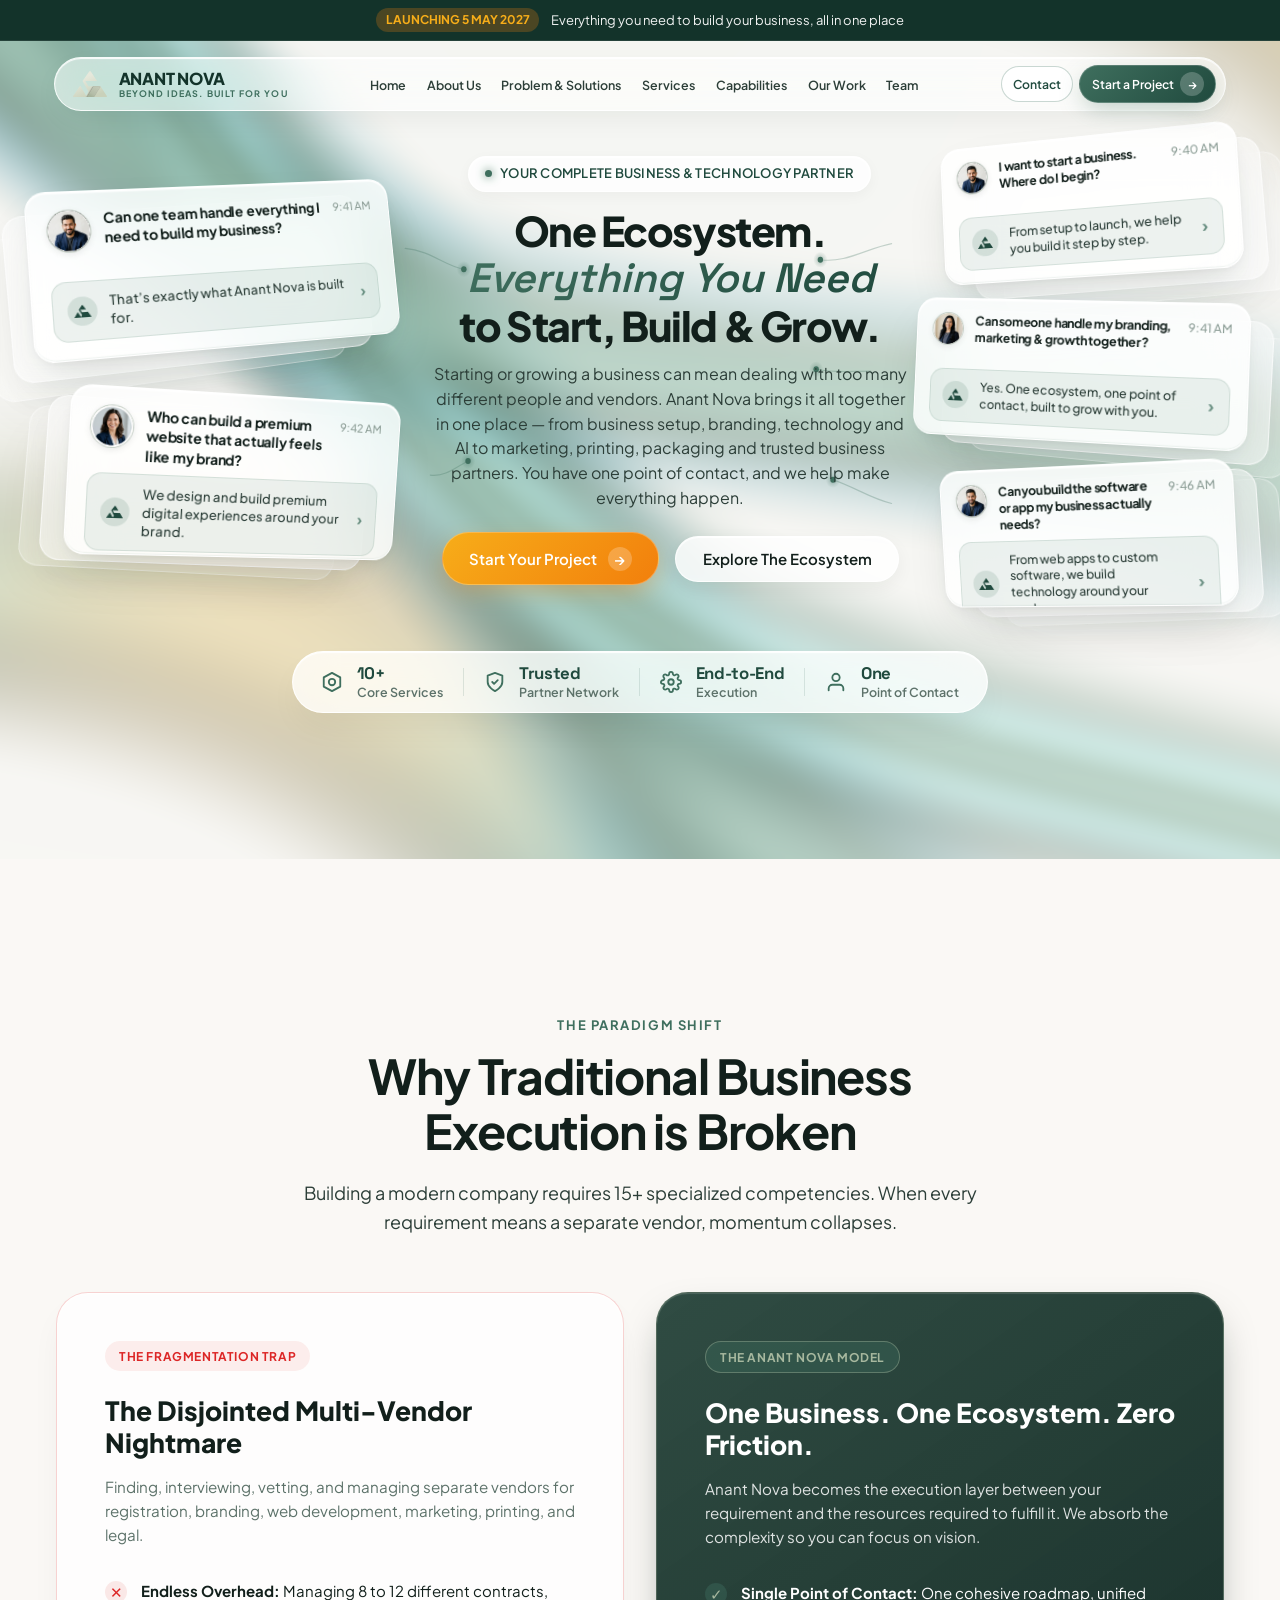
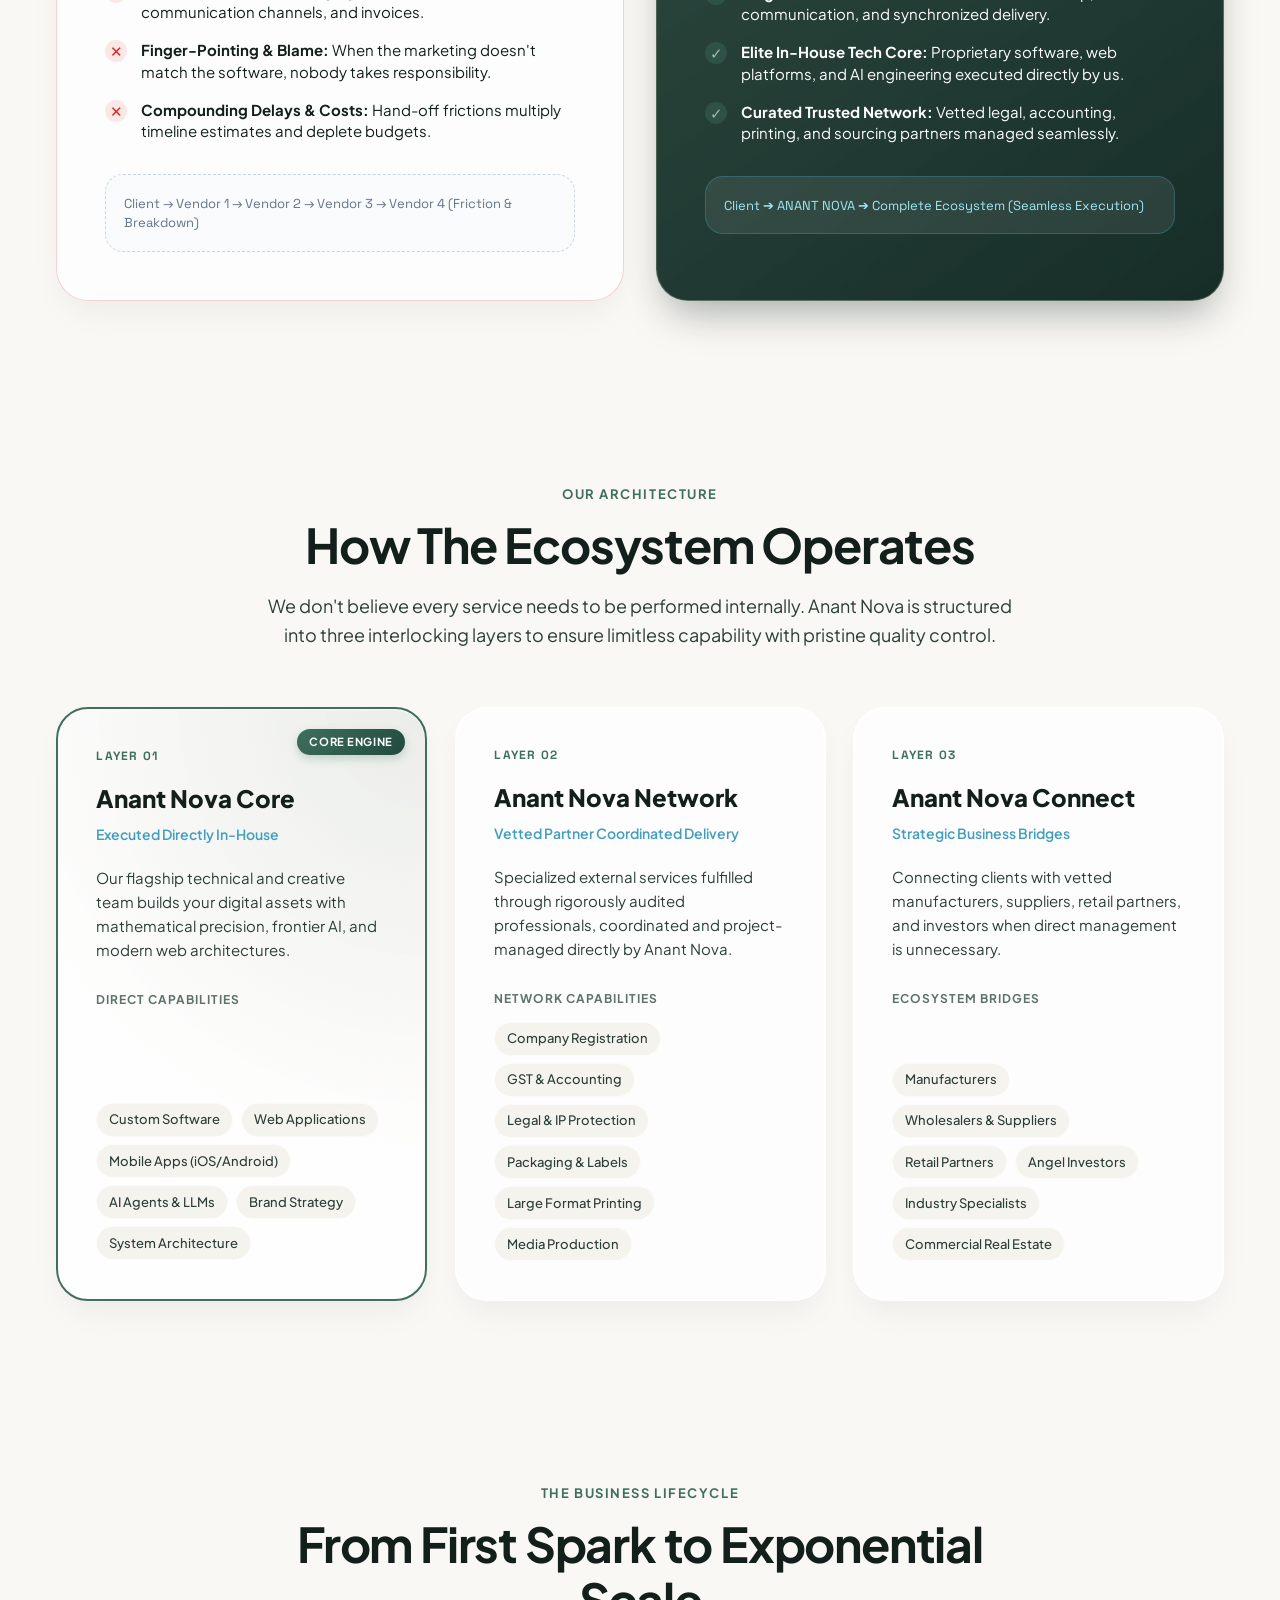
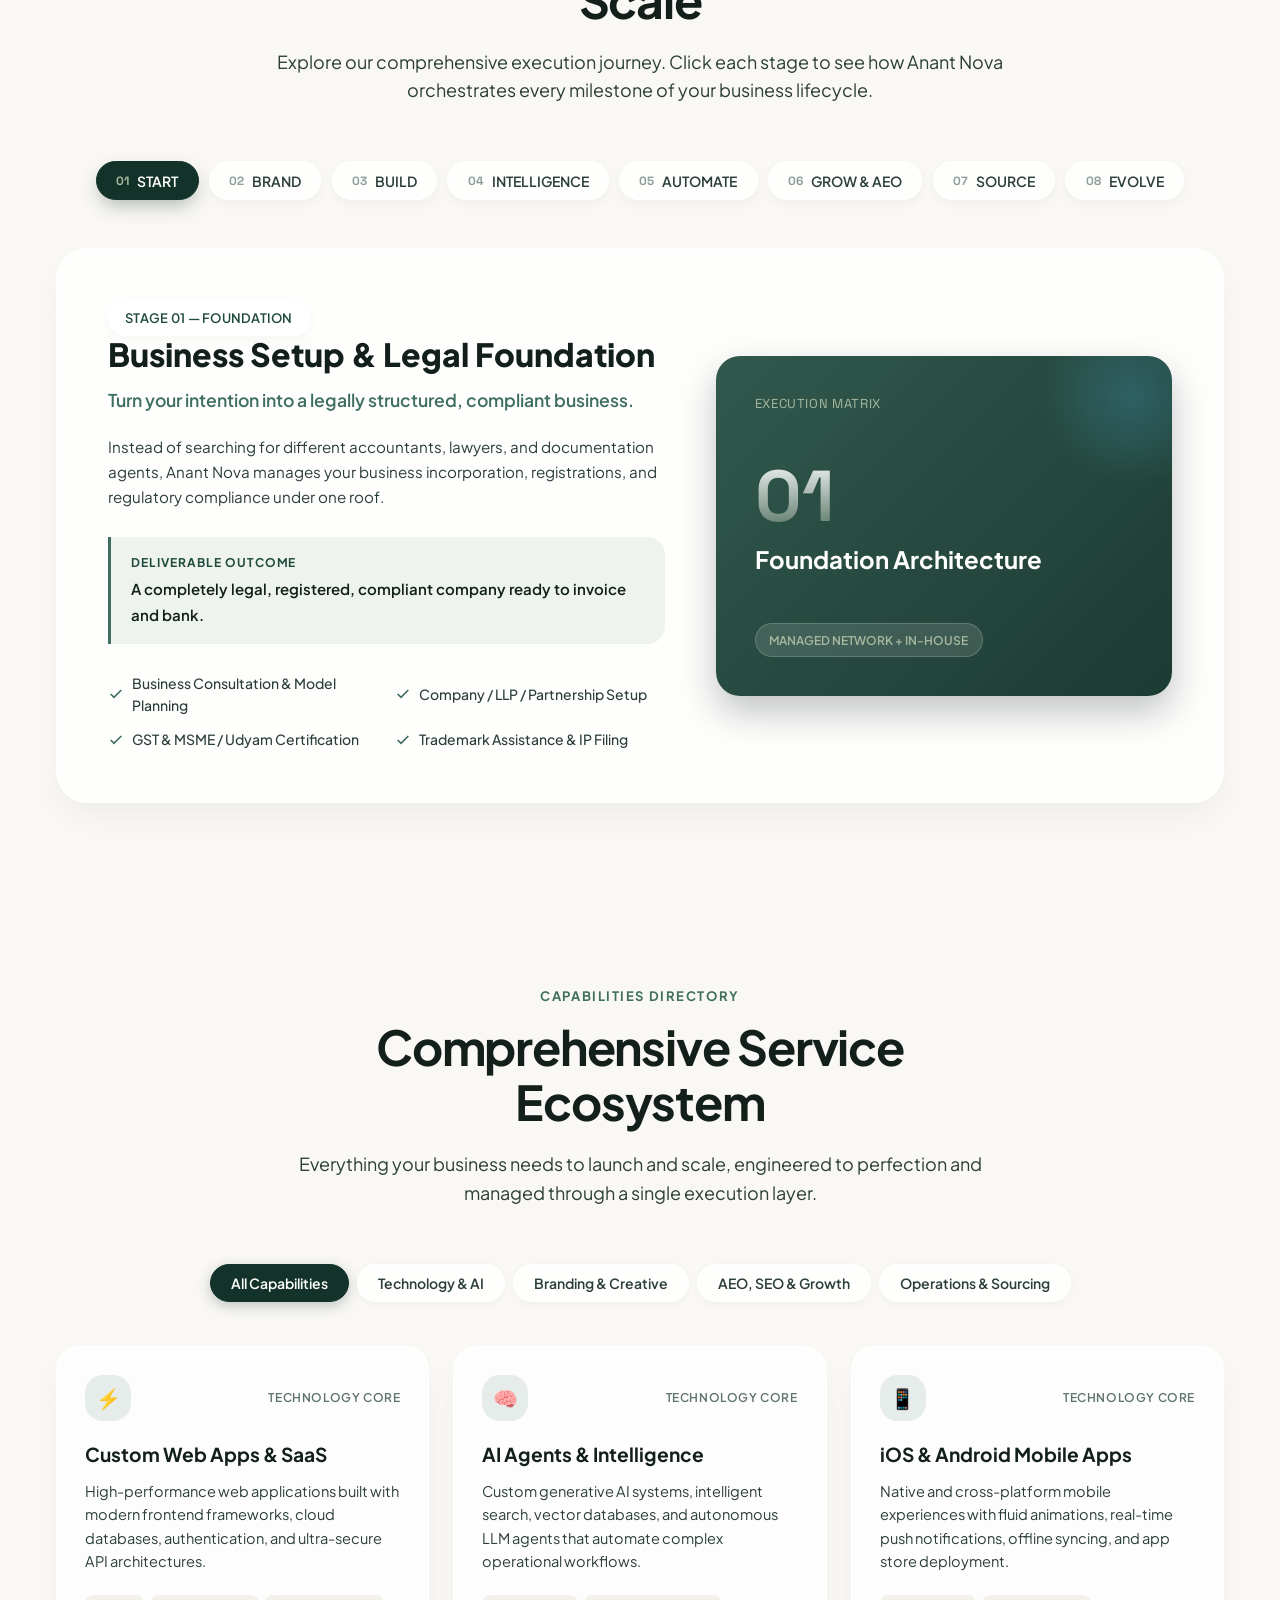
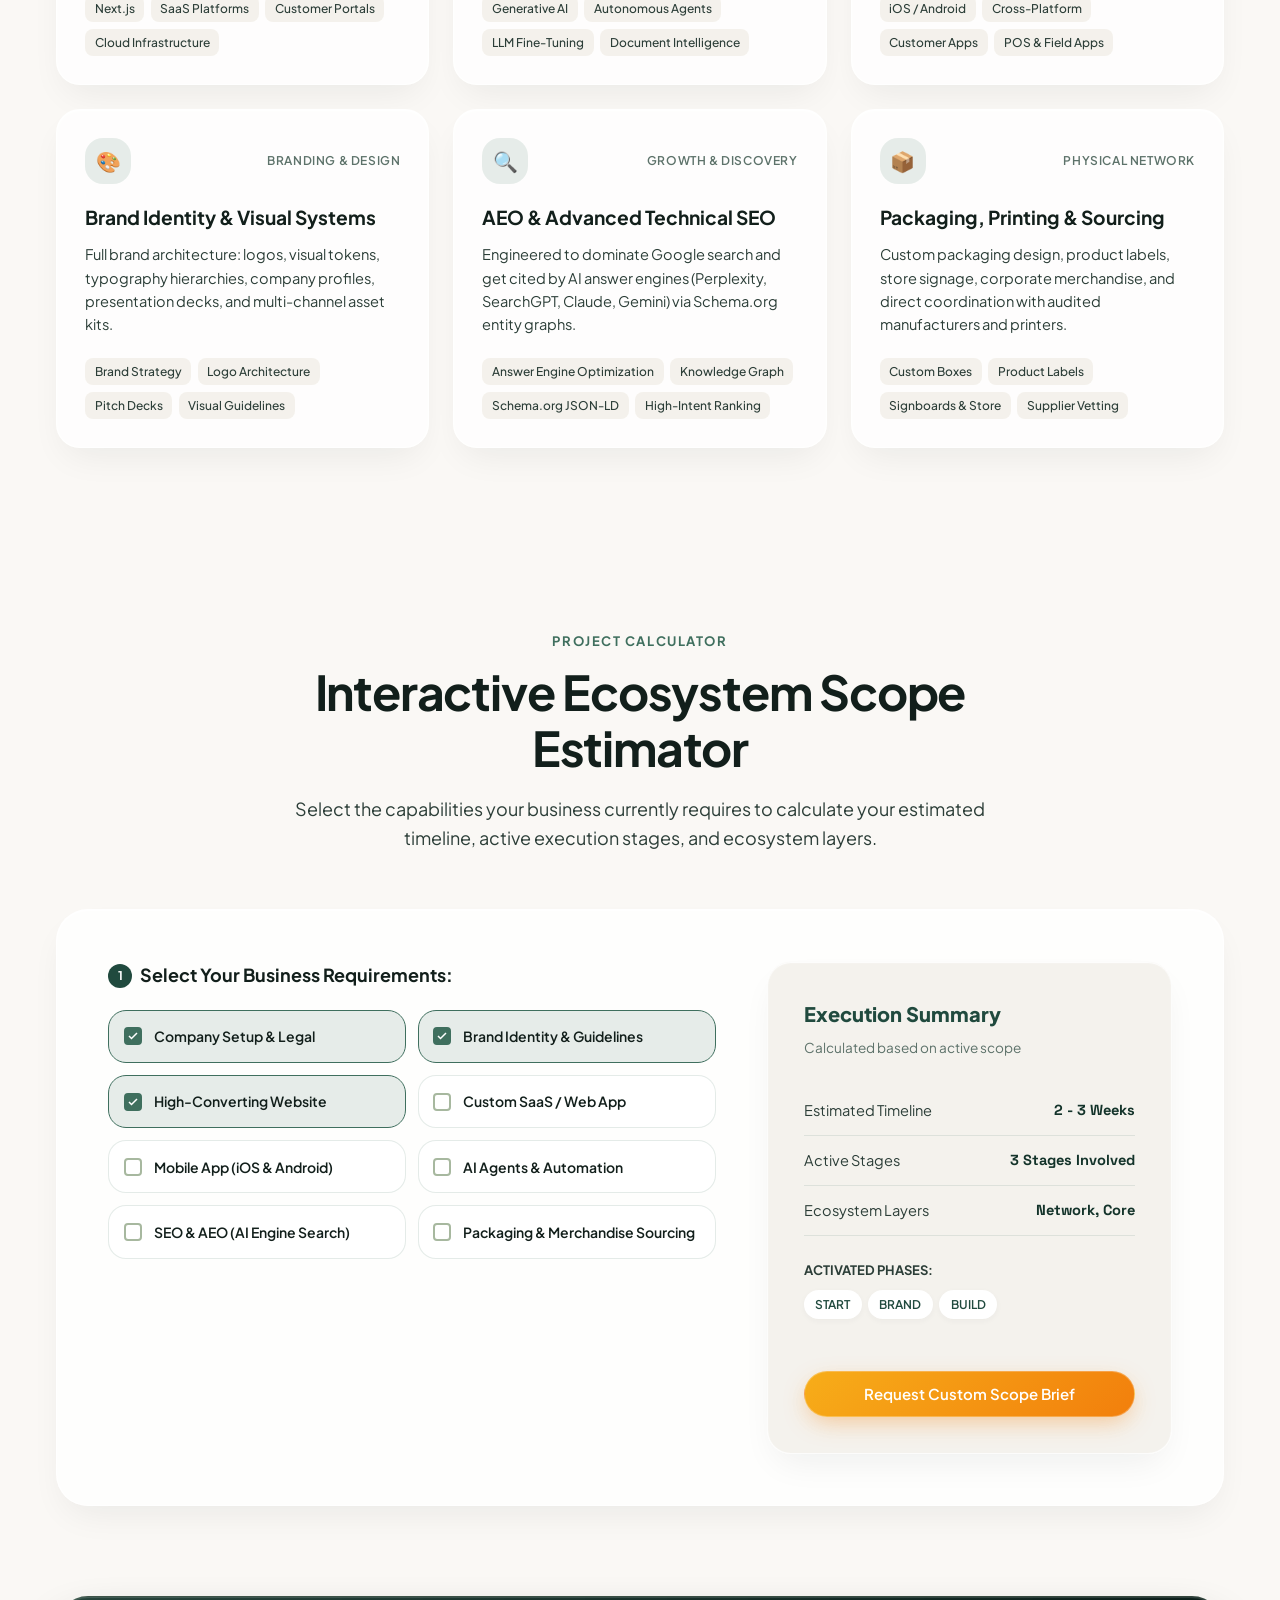
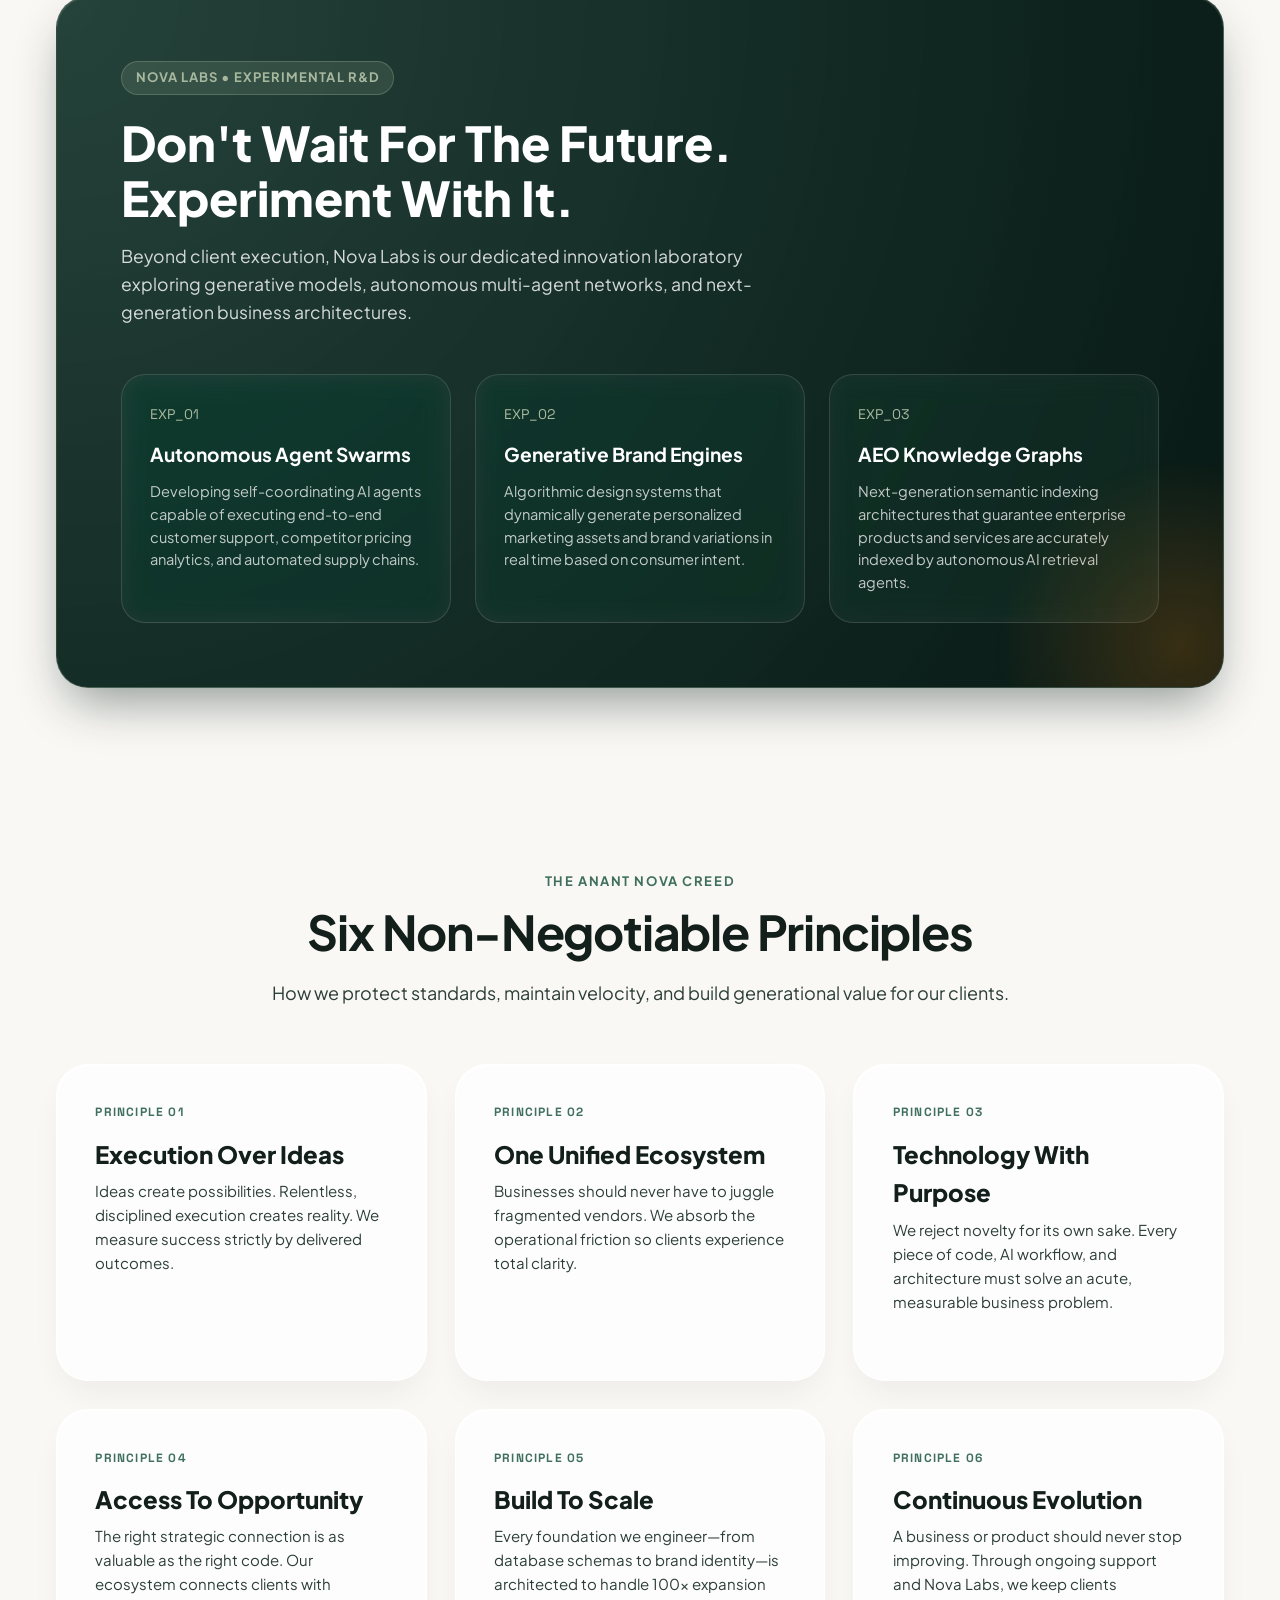
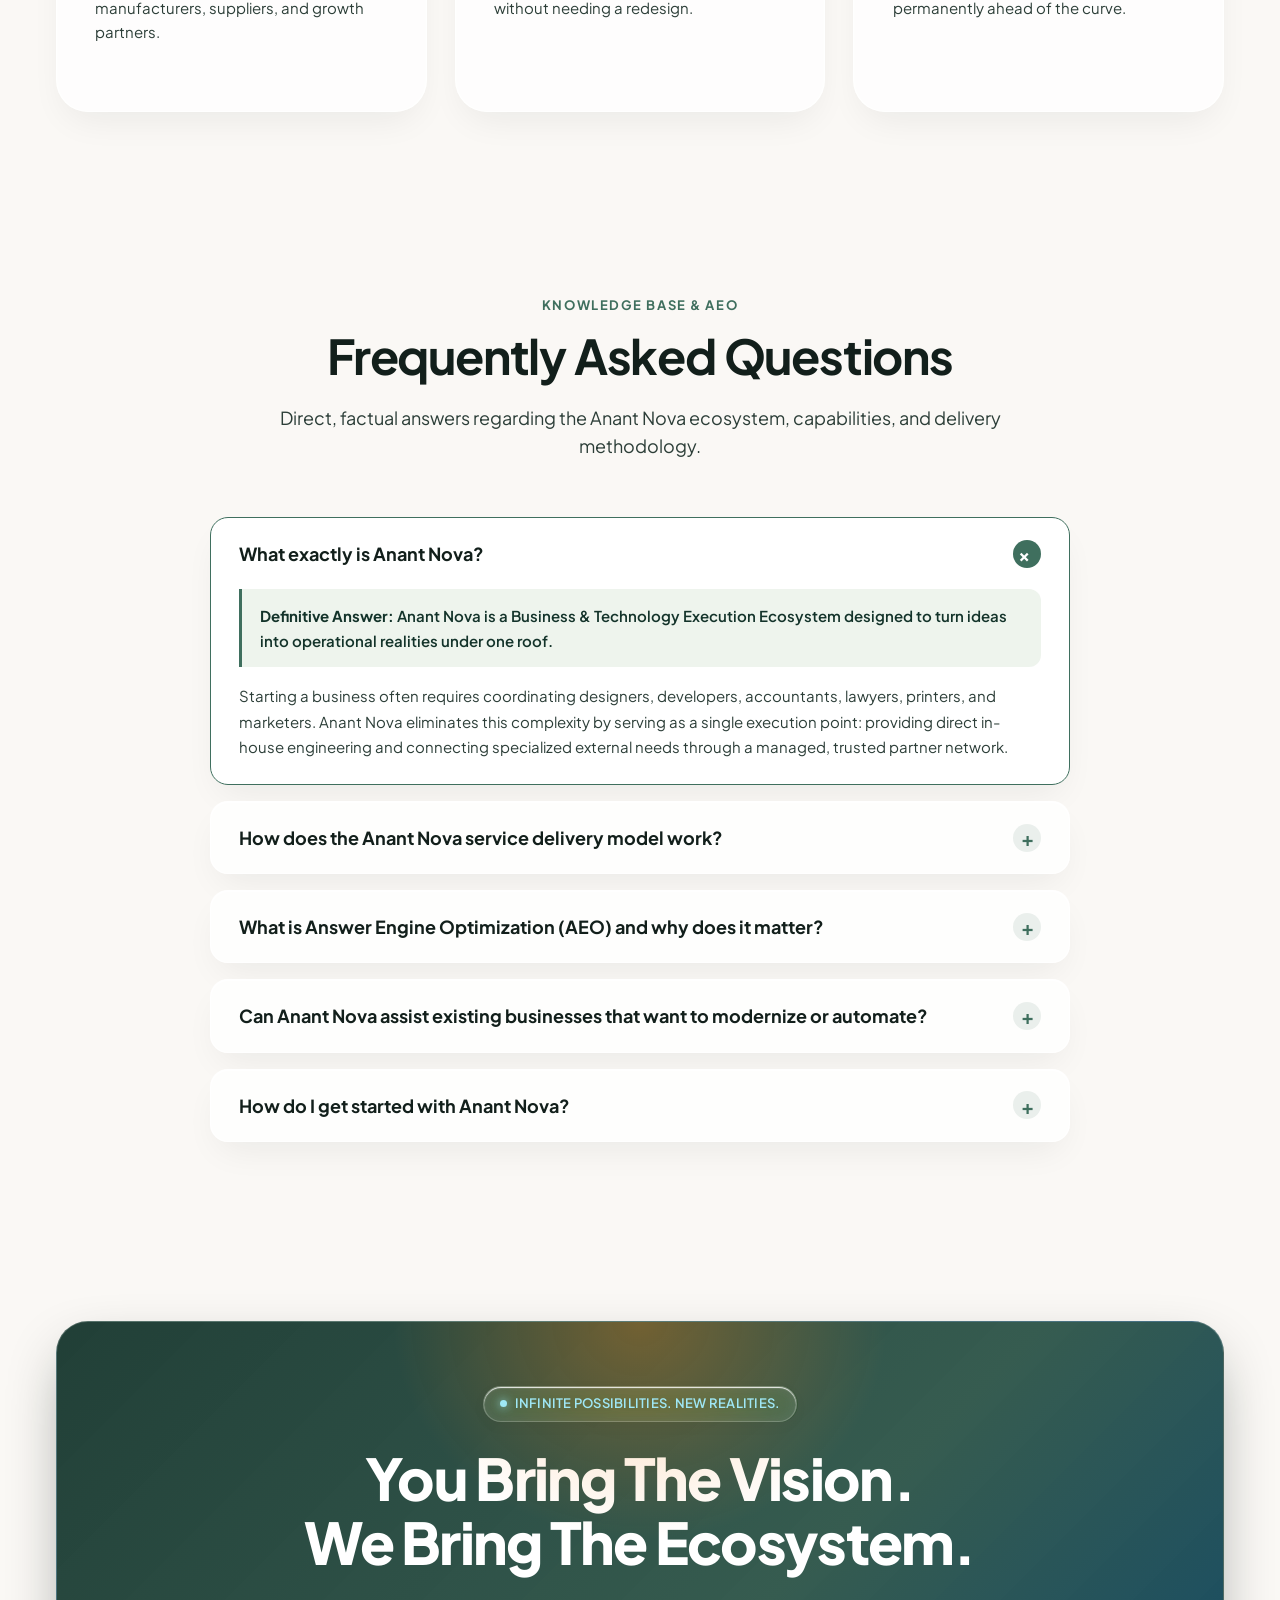
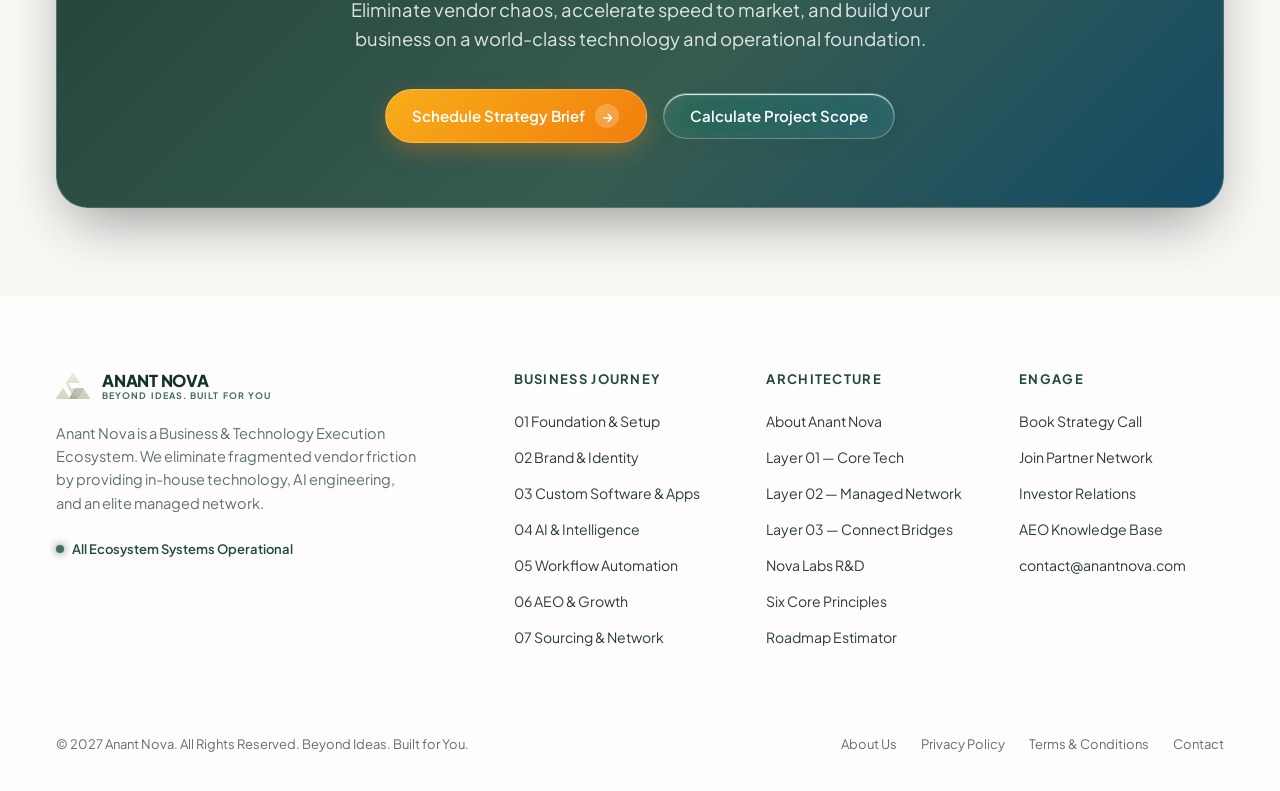
==== commit 6d330dd4: "launch date change" ====
--- a/index.html
+++ b/index.html
@@ -130,7 +130,7 @@
 
   <!-- Top Announcement Bar -->
   <div class="top-notice-bar">
-    <span class="pulse-pill">LAUNCHING 5 NOVEMBER 2026</span>
+    <span class="pulse-pill">LAUNCHING 5 May 2027</span>
     <span>Everything you need to build your business, all in one place</span>
   </div>
 
@@ -204,7 +204,7 @@
       </button>
       <div class="mobile-drawer-status">
         <span class="status-dot"></span>
-        <span>LAUNCHING 5 NOVEMBER 2026</span>
+        <span>LAUNCHING 5 May 2027</span>
       </div>
     </div>
   </aside>
@@ -1478,7 +1478,7 @@
       </div>
 
       <div class="footer-bottom-row">
-        <div>&copy; 2026 Anant Nova. All Rights Reserved. Beyond Ideas. Built for You.</div>
+        <div>&copy; 2027 Anant Nova. All Rights Reserved. Beyond Ideas. Built for You.</div>
         <div style="display: flex; gap: 1.5rem; flex-wrap: wrap;">
           <a href="about.html">About Us</a>
           <a href="privacy-policy.html">Privacy Policy</a>
